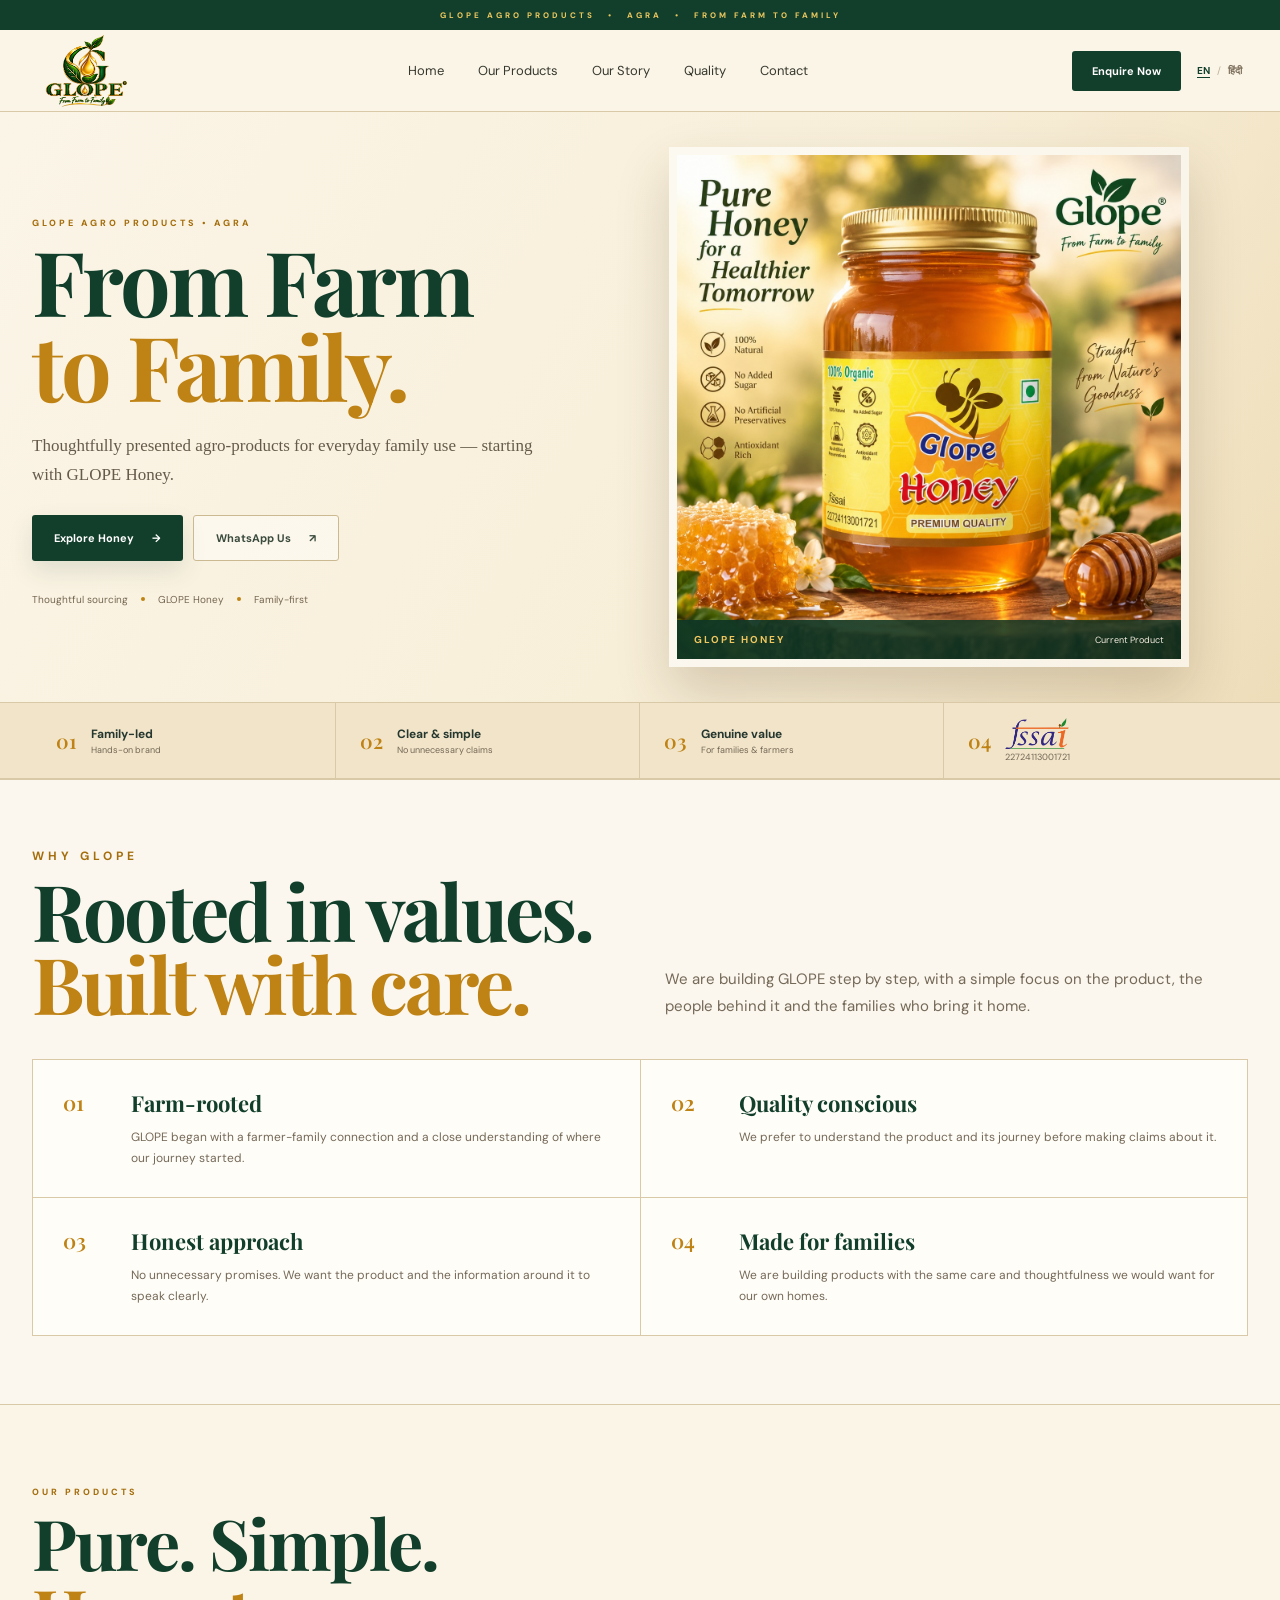
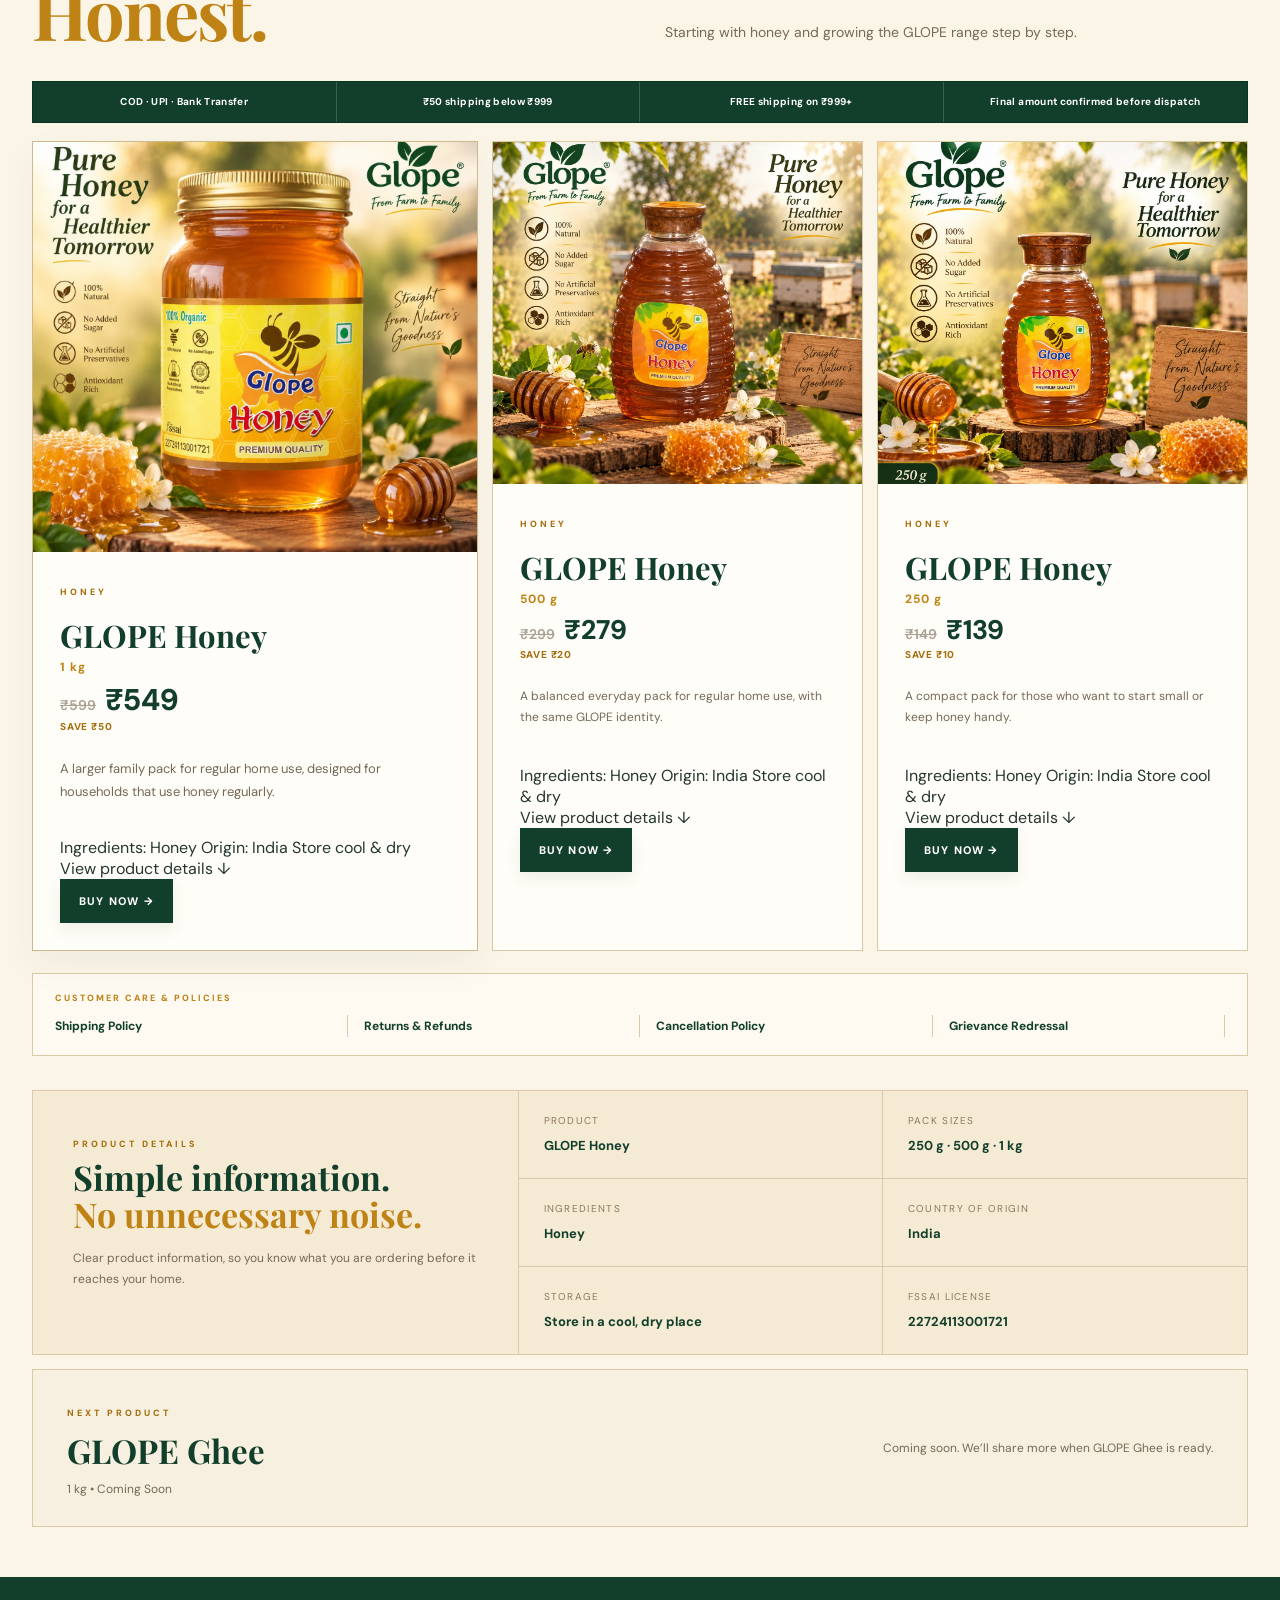
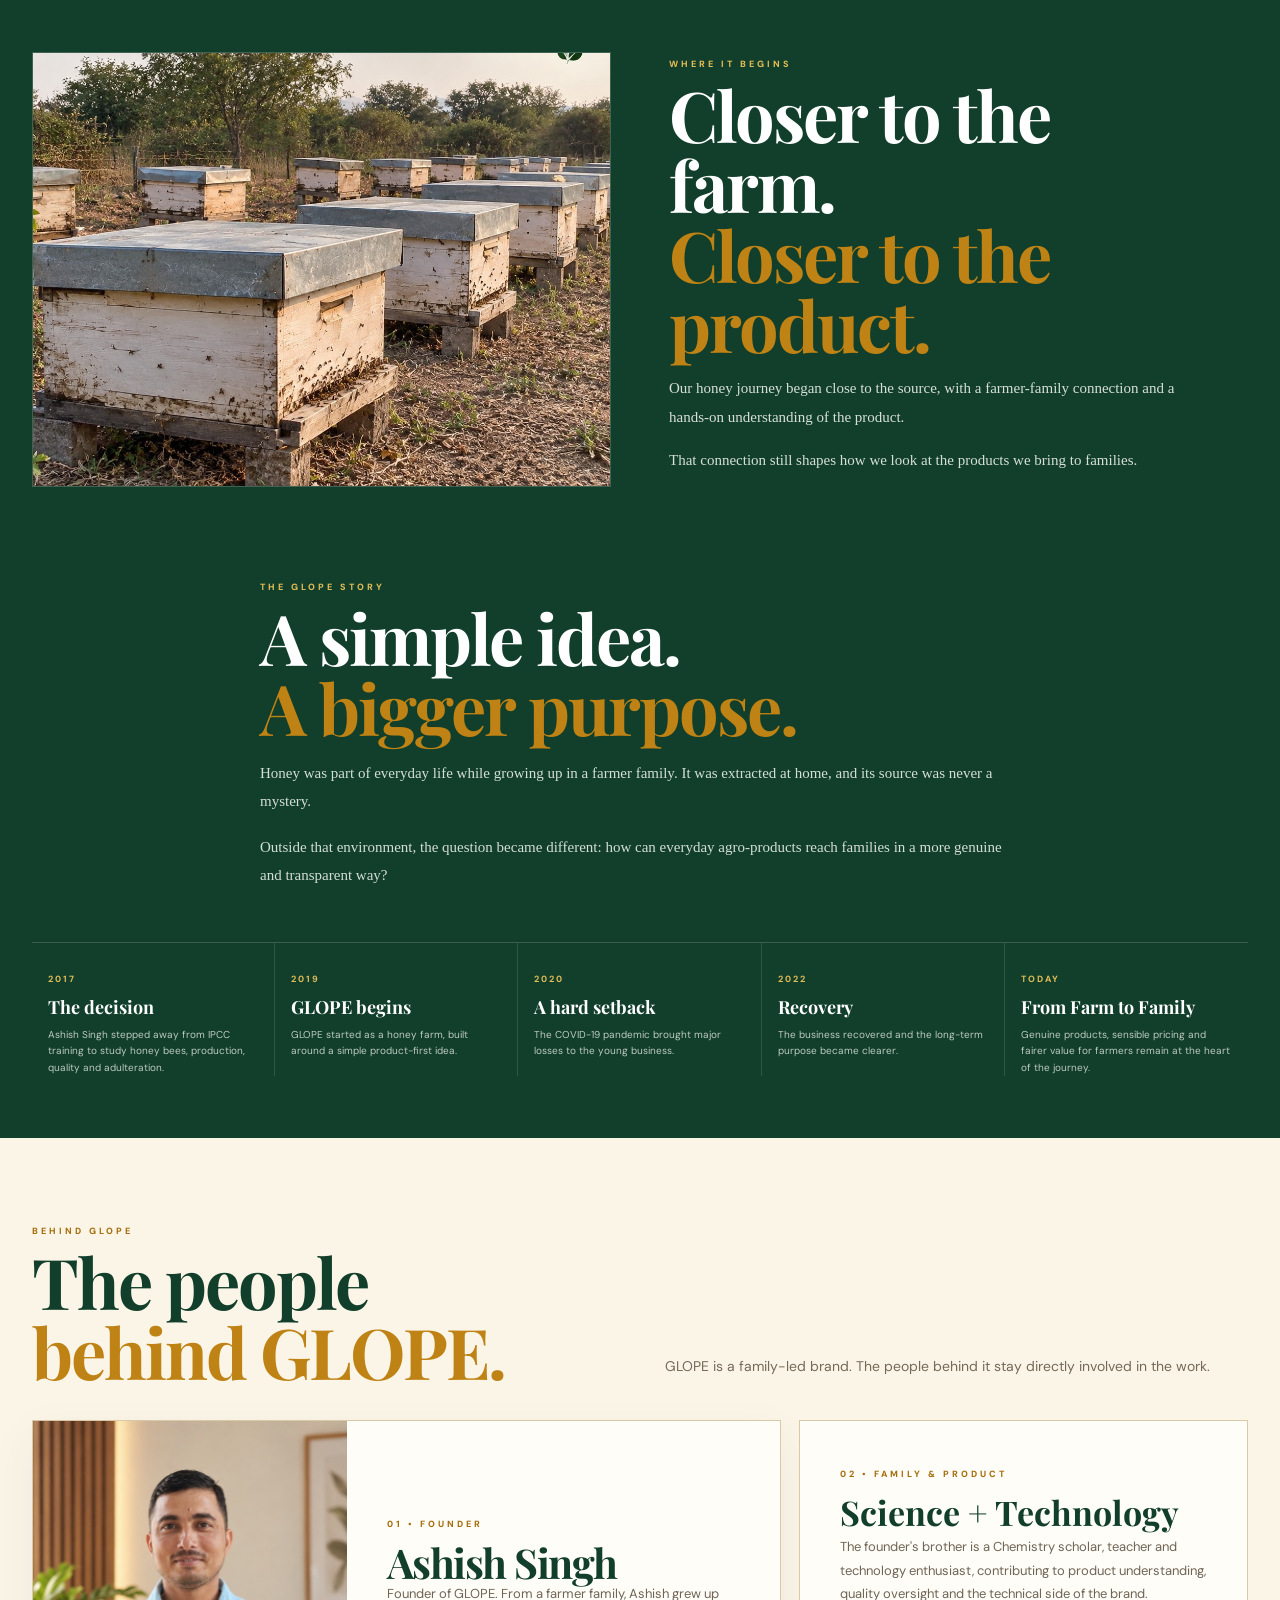
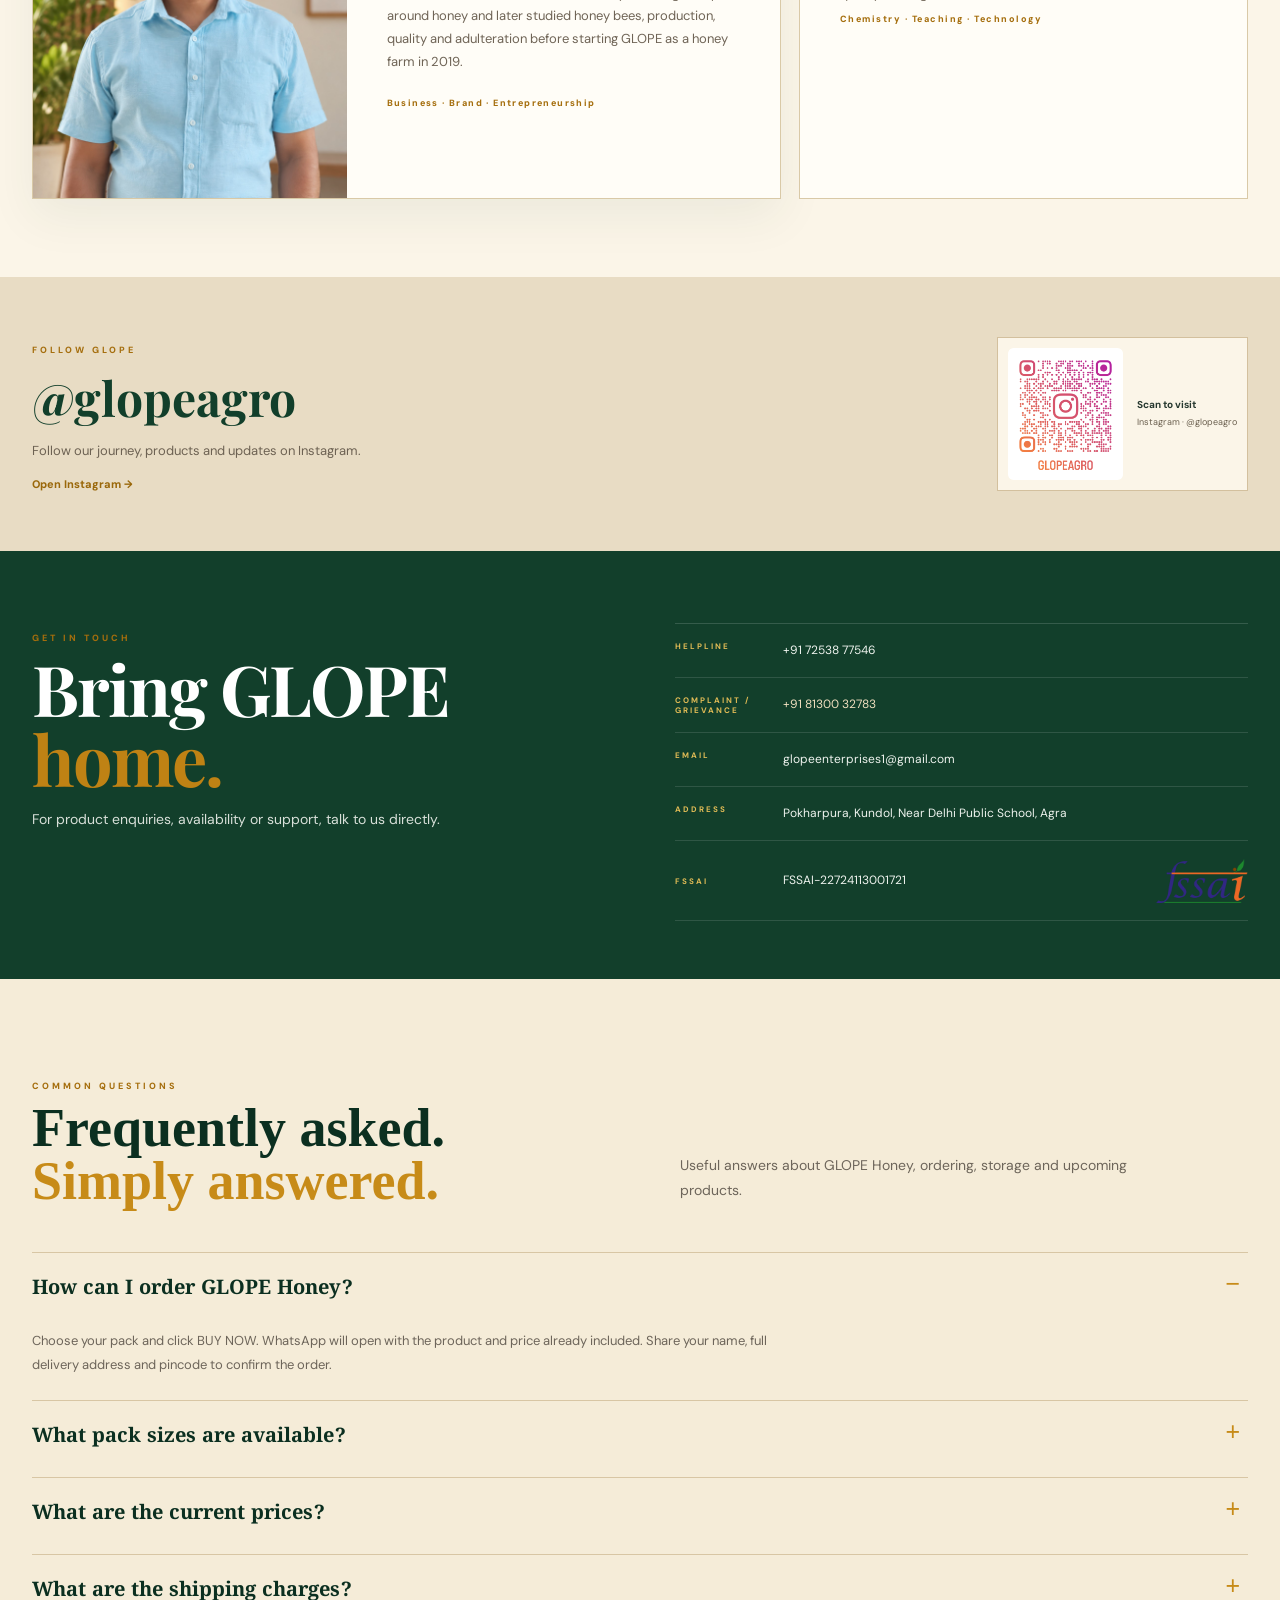
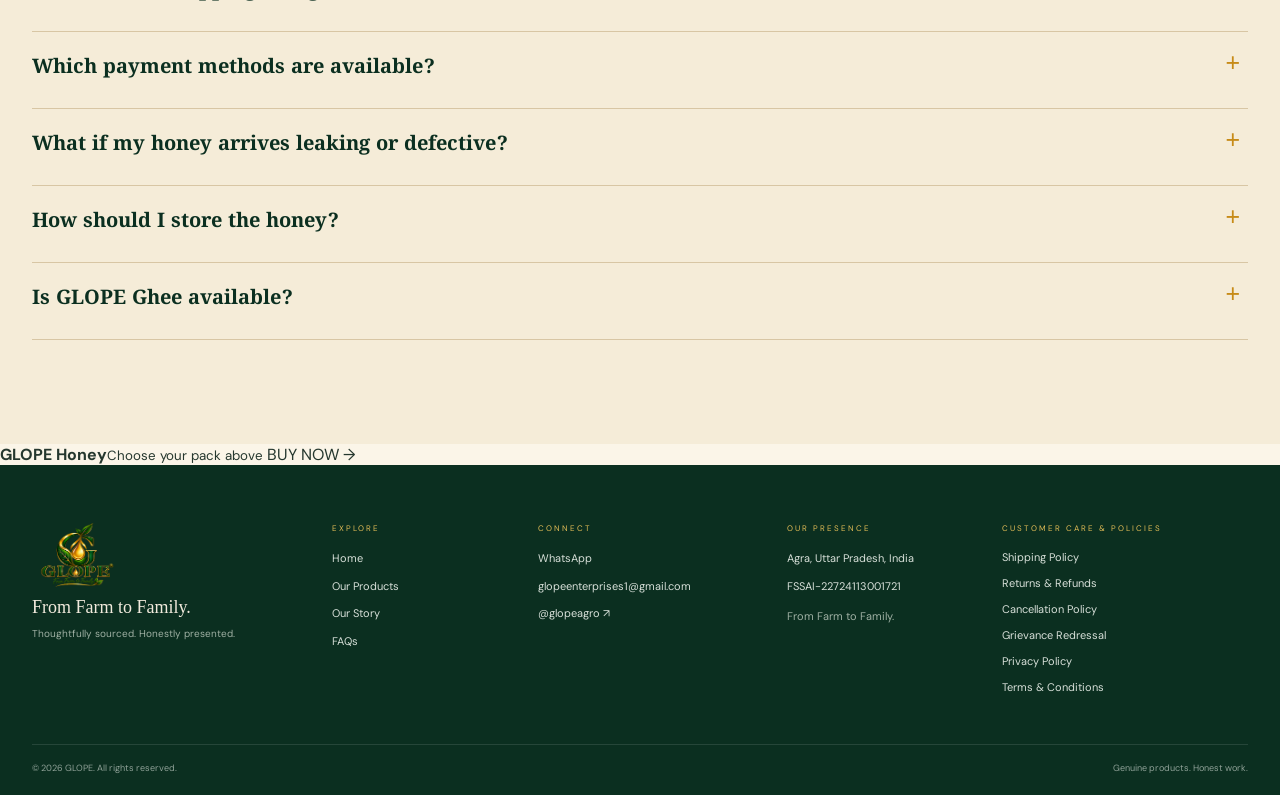
==== index.html @ 26557afe "Add product quick facts and mobile buy bar" ====
<!doctype html>
<html lang="en">
<head>
<meta charset="utf-8">
<meta name="viewport" content="width=device-width,initial-scale=1">
<meta name="description" content="GLOPE Agro Products — From Farm to Family. Explore GLOPE Honey, product details, our story and direct ordering from Agra.">
<meta name="robots" content="index, follow">
<meta name="author" content="GLOPE">
<meta name="theme-color" content="#123f2b">
<meta property="og:title" content="GLOPE | From Farm to Family">
<meta property="og:description" content="Explore GLOPE Honey, product details and the story behind GLOPE Agro Products.">
<meta property="og:type" content="website">
<meta property="og:locale" content="en_IN">
<meta name="twitter:card" content="summary">
<title>GLOPE | Honey & Agro Products | From Farm to Family</title>
<!-- Phase 2: cross-browser favicon + mobile web-app icon support -->
<link rel="icon" href="images/logo.png?v=2" type="image/png">
<link rel="shortcut icon" href="images/logo.png?v=2" type="image/png">
<link rel="apple-touch-icon" href="images/logo.png?v=2">
<link rel="manifest" href="site.webmanifest">
<link rel="preconnect" href="https://fonts.googleapis.com">
<link rel="preconnect" href="https://fonts.gstatic.com" crossorigin>
<link href="https://fonts.googleapis.com/css2?family=DM+Sans:wght@400;500;600;700&family=Noto+Sans+Devanagari:wght@400;500;600;700&family=Noto+Serif+Devanagari:wght@500;600;700&family=Playfair+Display:wght@500;600;700&display=swap" rel="stylesheet">
<link rel="preload" as="image" href="images/honey-1kg.jpg" fetchpriority="high">
<link rel="stylesheet" href="style.css">
<script type="application/ld+json">
{
  "@context":"https://schema.org",
  "@type":"Organization",
  "name":"GLOPE",
  "description":"GLOPE — From Farm to Family.",
  "address":{
    "@type":"PostalAddress",
    "addressLocality":"Agra",
    "addressRegion":"Uttar Pradesh",
    "addressCountry":"IN"
  },
  "email":"glopeenterprises1@gmail.com",
  "telephone":"+91 72538 77546"
}
</script>
</head>
<body>
<div class="topline" data-i18n="topline">GLOPE AGRO PRODUCTS <span>•</span> AGRA <span>•</span> FROM FARM TO FAMILY</div>

<header class="site-header">
  <div class="wrap nav">
    <a class="brand" href="#home"><img src="images/logo.png" alt="GLOPE — From Farm to Family"></a>
    <nav class="desktop-nav" aria-label="Main navigation">
      <a href="#home" data-i18n="navHome">Home</a>
      <a href="#products" data-i18n="navProducts">Our Products</a>
      <a href="#story" data-i18n="navStory">Our Story</a>
      <a href="#quality" data-i18n="navQuality">Quality</a>
      <a href="#contact" data-i18n="navContact">Contact</a>
    </nav>
    <div class="nav-right">
      <a class="enquire" href="https://wa.me/917253877546?text=Hello%20GLOPE%2C%20I%20would%20like%20to%20know%20more%20about%20your%20products." target="_blank" rel="noopener">Enquire Now</a>
      <div class="lang-switch" aria-label="Language">
        <button type="button" class="lang-btn active" data-lang="en">EN</button>
        <span>/</span>
        <button type="button" class="lang-btn" data-lang="hi">हिंदी</button>
      </div>
      <button class="menu" aria-label="Open menu" aria-expanded="false"><span></span><span></span><span></span></button>
    </div>
  </div>
  <nav class="mobile-nav" aria-label="Mobile navigation">
    <a href="#home" data-i18n="navHome">Home</a>
    <a href="#products" data-i18n="navProducts">Our Products</a>
    <a href="#story" data-i18n="navStory">Our Story</a>
    <a href="#quality" data-i18n="navQuality">Quality</a>
    <a href="#contact" data-i18n="navContact">Contact</a>
  </nav>
</header>

<main>
<section id="home" class="hero">
  <div class="wrap hero-grid">
    <div class="hero-copy">
      <p class="eyebrow" data-i18n="heroEyebrow">GLOPE AGRO PRODUCTS • AGRA</p>
      <h1 data-i18n="heroTitle">From Farm<br><em>to Family.</em></h1>
      <p class="hero-intro" data-i18n="heroIntro">Thoughtfully presented agro-products for everyday family use — starting with GLOPE Honey.</p>
      <div class="hero-cta">
        <a class="btn green" href="#products" data-i18n="exploreHoney">Explore Honey <span>→</span></a>
        <a class="btn soft" href="https://wa.me/917253877546?text=Hello%20GLOPE%2C%20I%20would%20like%20to%20know%20more." target="_blank" rel="noopener" data-i18n="whatsappUs">WhatsApp Us <span>↗</span></a>
      </div>
      <div class="hero-notes"><span data-i18n="thoughtfulSourcing">Thoughtful sourcing</span><i></i><span>GLOPE Honey</span><i></i><span data-i18n="familyFirst">Family-first</span></div>
    </div>

    <div class="hero-visual">
      <div class="hero-image-wrap">
        <img src="images/honey-1kg.jpg" alt="GLOPE Honey" fetchpriority="high" decoding="async">
        <div class="image-caption"><b>GLOPE HONEY</b><span>Current Product</span></div>
      </div>
    </div>
  </div>
</section>

<section class="trust-strip">
  <div class="wrap trust-grid">
    <div><b>01</b><strong data-i18n="trust1">Family-led<small>Hands-on brand</small></strong></div>
    <div><b>02</b><strong data-i18n="trust2">Clear & simple<small>No unnecessary claims</small></strong></div>
    <div><b>03</b><strong data-i18n="trust3">Genuine value<small>For families & farmers</small></strong></div>
    <div class="trust-fssai"><b>04</b><strong><img src="images/fssai-logo.png" alt="FSSAI logo" loading="lazy" decoding="async"><small data-i18n="fssaiNo">22724113001721</small></strong></div>
  </div>
</section>

<section class="why-glope">
  <div class="wrap">
    <div class="section-head why-head">
      <div>
        <p class="eyebrow" data-i18n="whyEyebrow">WHY GLOPE</p>
        <h2 data-i18n="whyTitle">Rooted in values.<br><em>Built with care.</em></h2>
      </div>
      <p data-i18n="whyIntro">We are building GLOPE step by step, with a simple focus on the product, the people behind it and the families who bring it home.</p>
    </div>
    <div class="why-grid">
      <article><b>01</b><div><h3 data-i18n="why1Title">Farm-rooted</h3><p data-i18n="why1P">GLOPE began with a farmer-family connection and a close understanding of where our journey started.</p></div></article>
      <article><b>02</b><div><h3 data-i18n="why2Title">Quality conscious</h3><p data-i18n="why2P">We prefer to understand the product and its journey before making claims about it.</p></div></article>
      <article><b>03</b><div><h3 data-i18n="why3Title">Honest approach</h3><p data-i18n="why3P">No unnecessary promises. We want the product and the information around it to speak clearly.</p></div></article>
      <article><b>04</b><div><h3 data-i18n="why4Title">Made for families</h3><p data-i18n="why4P">We are building products with the same care and thoughtfulness we would want for our own homes.</p></div></article>
    </div>
  </div>
</section>

<section id="products" class="products section">
  <div class="wrap">
    <div class="section-head">
      <div>
        <p class="eyebrow" data-i18n="productsEyebrow">OUR PRODUCTS</p>
        <h2 data-i18n="productsTitle">Pure. Simple. <em>Honest.</em></h2>
      </div>
      <p data-i18n="productsIntro">Starting with honey and growing the GLOPE range step by step.</p>
    </div>

    <div class="order-info-strip" aria-label="Order information">
      <span data-i18n="orderPayment">COD · UPI · Bank Transfer</span>
      <span data-i18n="orderShipping">₹50 shipping below ₹999</span>
      <span data-i18n="orderFreeShipping">FREE shipping on ₹999+</span>
      <span data-i18n="orderConfirm">Final amount confirmed before dispatch</span>
    </div>

    <div class="product-grid">
      <article class="product-card featured">
        <div class="product-photo"><img src="images/honey-1kg.jpg" alt="GLOPE Honey 1 kg"></div>
        <div class="product-card-copy">
          <p class="mini-label" data-i18n="honeyLabel">HONEY</p>
          <h3 data-i18n="honeyName">GLOPE Honey</h3>
          <strong>1 kg</strong>
          <div class="product-price"><del>₹599</del> <span>₹549</span><small data-i18n="save50">Save ₹50</small></div>
          <p data-i18n="honey1Desc">A larger family pack for regular home use, designed for households that use honey regularly.</p>
          <div class="product-quick-facts" aria-label="Product highlights">
            <span data-i18n="quickIngredient">Ingredients: Honey</span>
            <span data-i18n="quickOrigin">Origin: India</span>
            <span data-i18n="quickStorage">Store cool &amp; dry</span>
          </div>
          <a class="product-details-link" href="#quality" data-i18n="viewDetails">View product details ↓</a>
          <a class="buy-btn" href="https://wa.me/917253877546?text=Hello%20GLOPE%2C%20I%20want%20to%20buy%20GLOPE%20Honey%201%20kg%20-%20Rs.%20549.%0A%0AQuantity%3A%201%0AName%3A%0AFull%20Delivery%20Address%3A%0APincode%3A%0APayment%20Preference%3A%20COD%20%2F%20UPI%20%2F%20Bank%20Transfer%0A%0APlease%20confirm%20the%20final%20amount%20including%20shipping." target="_blank" rel="noopener" data-i18n="buyNow">BUY NOW →</a>
        </div>
      </article>

      <article class="product-card">
        <div class="product-photo"><img src="images/honey-500g.jpg" alt="GLOPE Honey 500 g" loading="lazy" decoding="async"></div>
        <div class="product-card-copy">
          <p class="mini-label" data-i18n="honeyLabel">HONEY</p>
          <h3>GLOPE Honey</h3>
          <strong>500 g</strong>
          <div class="product-price"><del>₹299</del> <span>₹279</span><small data-i18n="save20">Save ₹20</small></div>
          <p data-i18n="honey500Desc">A balanced everyday pack for regular home use, with the same GLOPE identity.</p>
          <div class="product-quick-facts" aria-label="Product highlights">
            <span data-i18n="quickIngredient">Ingredients: Honey</span>
            <span data-i18n="quickOrigin">Origin: India</span>
            <span data-i18n="quickStorage">Store cool &amp; dry</span>
          </div>
          <a class="product-details-link" href="#quality" data-i18n="viewDetails">View product details ↓</a>
          <a class="buy-btn" href="https://wa.me/917253877546?text=Hello%20GLOPE%2C%20I%20want%20to%20buy%20GLOPE%20Honey%20500%20g%20-%20Rs.%20279.%0A%0AQuantity%3A%201%0AName%3A%0AFull%20Delivery%20Address%3A%0APincode%3A%0APayment%20Preference%3A%20COD%20%2F%20UPI%20%2F%20Bank%20Transfer%0A%0APlease%20confirm%20the%20final%20amount%20including%20shipping." target="_blank" rel="noopener" data-i18n="buyNow">BUY NOW →</a>
        </div>
      </article>

      <article class="product-card">
        <div class="product-photo"><img src="images/honey-250g.jpg" alt="GLOPE Honey 250 g" loading="lazy" decoding="async"></div>
        <div class="product-card-copy">
          <p class="mini-label" data-i18n="honeyLabel">HONEY</p>
          <h3>GLOPE Honey</h3>
          <strong>250 g</strong>
          <div class="product-price"><del>₹149</del> <span>₹139</span><small data-i18n="save10">Save ₹10</small></div>
          <p data-i18n="honey250Desc">A compact pack for those who want to start small or keep honey handy.</p>
          <div class="product-quick-facts" aria-label="Product highlights">
            <span data-i18n="quickIngredient">Ingredients: Honey</span>
            <span data-i18n="quickOrigin">Origin: India</span>
            <span data-i18n="quickStorage">Store cool &amp; dry</span>
          </div>
          <a class="product-details-link" href="#quality" data-i18n="viewDetails">View product details ↓</a>
          <a class="buy-btn" href="https://wa.me/917253877546?text=Hello%20GLOPE%2C%20I%20want%20to%20buy%20GLOPE%20Honey%20250%20g%20-%20Rs.%20139.%0A%0AQuantity%3A%201%0AName%3A%0AFull%20Delivery%20Address%3A%0APincode%3A%0APayment%20Preference%3A%20COD%20%2F%20UPI%20%2F%20Bank%20Transfer%0A%0APlease%20confirm%20the%20final%20amount%20including%20shipping." target="_blank" rel="noopener" data-i18n="buyNow">BUY NOW →</a>
        </div>
      </article>
    </div>

    <div class="policy-quick-links" aria-label="Customer care and policies">
      <p class="policy-quick-title" data-i18n="policyQuickTitle">CUSTOMER CARE &amp; POLICIES</p>
      <div class="policy-quick-grid">
        <a href="shipping-policy.html" data-i18n="footerShipping">Shipping Policy</a>
        <a href="returns-refunds.html" data-i18n="footerReturns">Returns &amp; Refunds</a>
        <a href="cancellation-policy.html" data-i18n="footerCancellation">Cancellation Policy</a>
        <a href="grievance-redressal.html" data-i18n="footerGrievance">Grievance Redressal</a>
        <a class="mobile-policy-link" href="privacy-policy.html" data-i18n="footerPrivacy">Privacy Policy</a>
        <a class="mobile-policy-link" href="terms.html" data-i18n="footerTerms">Terms &amp; Conditions</a>
      </div>
    </div>

    <div class="product-details" id="quality">
      <div class="product-details-copy">
        <p class="mini-label" data-i18n="detailsLabel">PRODUCT DETAILS</p>
        <h3 data-i18n="detailsTitle">Simple information.<br><em>No unnecessary noise.</em></h3>
        <p data-i18n="detailsIntro">Clear product information, so you know what you are ordering before it reaches your home.</p>
      </div>
      <div class="details-list">
        <div><span data-i18n="detailProduct">Product</span><strong>GLOPE Honey</strong></div>
        <div><span data-i18n="detailPacks">Pack sizes</span><strong>250 g · 500 g · 1 kg</strong></div>
        <div><span data-i18n="detailIngredients">Ingredients</span><strong data-i18n="detailHoney">Honey</strong></div>
        <div><span data-i18n="detailOrigin">Country of Origin</span><strong>India</strong></div>
        <div><span data-i18n="detailStorage">Storage</span><strong data-i18n="detailStorageValue">Store in a cool, dry place</strong></div>
        <div><span data-i18n="detailFssai">FSSAI License</span><strong>22724113001721</strong></div>
      </div>
    </div>

    <div class="coming-soon">
      <div><p class="mini-label" data-i18n="nextProduct">NEXT PRODUCT</p><h3 data-i18n="gheeName">GLOPE Ghee</h3><span data-i18n="gheeComing">1 kg • Coming Soon</span></div>
      <p data-i18n="gheeDesc">Coming soon. We’ll share more when GLOPE Ghee is ready.</p>
    </div>
  </div>
</section>

<section class="farm-section">
  <div class="wrap farm-grid">
    <div class="farm-photo"><img src="images/farm-clean.jpg" alt="GLOPE beekeeping farm" loading="lazy" decoding="async"></div>
    <div class="farm-copy">
      <p class="eyebrow" data-i18n="farmEyebrow">WHERE IT BEGINS</p>
      <h2 data-i18n="farmTitle">Closer to the farm.<br><em>Closer to the product.</em></h2>
      <p data-i18n="farmP1">Our honey journey began close to the source, with a farmer-family connection and a hands-on understanding of the product.</p>
      <p data-i18n="farmP2">That connection still shapes how we look at the products we bring to families.</p>
    </div>
  </div>
</section>

<section id="story" class="story">
  <div class="wrap story-copy-only">
    <p class="eyebrow" data-i18n="storyEyebrow">THE GLOPE STORY</p>
    <h2 data-i18n="storyTitle">A simple idea.<br><em>A bigger purpose.</em></h2>
    <p data-i18n="storyP1">Honey was part of everyday life while growing up in a farmer family. It was extracted at home, and its source was never a mystery.</p>
    <p data-i18n="storyP2">Outside that environment, the question became different: how can everyday agro-products reach families in a more genuine and transparent way?</p>
  </div>

  <div class="wrap timeline">
    <article><b>2017</b><h3 data-i18n="timeline1Title">The decision</h3><p data-i18n="timeline1P">Ashish Singh stepped away from IPCC training to study honey bees, production, quality and adulteration.</p></article>
    <article><b>2019</b><h3 data-i18n="timeline2Title">GLOPE begins</h3><p data-i18n="timeline2P">GLOPE started as a honey farm, built around a simple product-first idea.</p></article>
    <article><b>2020</b><h3 data-i18n="timeline3Title">A hard setback</h3><p data-i18n="timeline3P">The COVID-19 pandemic brought major losses to the young business.</p></article>
    <article><b>2022</b><h3 data-i18n="timeline4Title">Recovery</h3><p data-i18n="timeline4P">The business recovered and the long-term purpose became clearer.</p></article>
    <article><b>TODAY</b><h3 data-i18n="timeline5Title">From Farm to Family</h3><p data-i18n="timeline5P">Genuine products, sensible pricing and fairer value for farmers remain at the heart of the journey.</p></article>
  </div>
</section>

<section class="people-section">
  <div class="wrap">
    <div class="people-head">
      <div><p class="eyebrow" data-i18n="peopleEyebrow">BEHIND GLOPE</p><h2 data-i18n="peopleTitle">The people<br><em>behind GLOPE.</em></h2></div>
      <p data-i18n="peopleIntro">GLOPE is a family-led brand. The people behind it stay directly involved in the work.</p>
    </div>
    <div class="people-grid">
      <article class="founder-card"><img class="founder-portrait" src="images/founder-ashish.jpg" alt="Ashish Singh, Founder of GLOPE" loading="lazy" decoding="async"><div class="founder-copy"><p class="mini-label" data-i18n="founderLabel">01 • FOUNDER</p><h3 data-i18n="founderName">Ashish Singh</h3><p data-i18n="founderDesc">Founder of GLOPE. From a farmer family, Ashish grew up around honey and later studied honey bees, production, quality and adulteration before starting GLOPE as a honey farm in 2019.</p><span data-i18n="founderTags">Business · Brand · Entrepreneurship</span></div></article>
      <article><p class="mini-label" data-i18n="brotherLabel">02 • FAMILY & PRODUCT</p><h3 data-i18n="brotherTitle">Science + Technology</h3><p data-i18n="brotherDesc">The founder's brother is a Chemistry scholar, teacher and technology enthusiast, contributing to product understanding, quality oversight and the technical side of the brand.</p><span data-i18n="brotherTags">Chemistry · Teaching · Technology</span></article>
    </div>
  </div>
</section>

<section class="instagram">
  <div class="wrap insta-grid">
    <div class="insta-copy">
      <p class="eyebrow" data-i18n="instaEyebrow">FOLLOW GLOPE</p>
      <h2>@glopeagro</h2>
      <p data-i18n="instaDesc">Follow our journey, products and updates on Instagram.</p>
      <a class="text-link" href="https://www.instagram.com/glopeagro/" target="_blank" rel="noopener" data-i18n="openInstagram">Open Instagram →</a>
    </div>
    <div class="qr">
      <img src="images/qr.png" alt="GLOPE Agro Instagram QR" loading="lazy" decoding="async">
      <div><strong data-i18n="scanVisit">Scan to visit</strong><span data-i18n="instagramHandle">Instagram · @glopeagro</span></div>
    </div>
  </div>
</section>

<section id="contact" class="contact">
  <div class="wrap contact-grid">
    <div>
      <p class="eyebrow" data-i18n="contactEyebrow">GET IN TOUCH</p>
      <h2 data-i18n="contactTitle">Bring GLOPE<br><em>home.</em></h2>
      <p data-i18n="contactDesc">For product enquiries, availability or support, talk to us directly.</p>
    </div>
    <div class="contact-details">
      <a href="https://wa.me/917253877546" target="_blank" rel="noopener"><b>HELPLINE</b><span>+91 72538 77546</span></a>
      <a class="grievance" href="tel:+918130032783"><b>COMPLAINT / GRIEVANCE</b><span>+91 81300 32783</span></a>
      <a href="mailto:glopeenterprises1@gmail.com"><b>EMAIL</b><span>glopeenterprises1@gmail.com</span></a>
      <div><b>ADDRESS</b><span>Pokharpura, Kundol, Near Delhi Public School, Agra</span></div>
      <div class="fssai-detail">
        <div class="fssai-text"><b>FSSAI</b><span>FSSAI-22724113001721</span></div>
        <img src="images/fssai-logo.png" alt="FSSAI logo" loading="lazy" decoding="async">
      </div>
    </div>
  </div>
</section>

<section class="faq-section" id="faq">
  <div class="wrap">
    <div class="faq-head">
      <div>
        <p class="eyebrow" data-i18n="faqEyebrow">COMMON QUESTIONS</p>
        <h2 data-i18n="faqTitle">Frequently asked.<br><em>Simply answered.</em></h2>
      </div>
      <p data-i18n="faqIntro">Useful answers about GLOPE Honey, ordering, storage and upcoming products.</p>
    </div>
    <div class="faq-list">
      <details open><summary data-i18n="faq1Q">How can I order GLOPE Honey?</summary><p data-i18n="faq1A">Choose your pack and click BUY NOW. WhatsApp will open with the product and price already included. Share your name, full delivery address and pincode to confirm the order.</p></details>
      <details><summary data-i18n="faq2Q">What pack sizes are available?</summary><p data-i18n="faq2A">GLOPE Honey is currently available in 250 g, 500 g and 1 kg packs.</p></details>
      <details><summary data-i18n="faq3Q">What are the current prices?</summary><p data-i18n="faq3A">250 g — ₹139 · 500 g — ₹279 · 1 kg — ₹549.</p></details>
      <details><summary data-i18n="faqShippingQ">What are the shipping charges?</summary><p data-i18n="faqShippingA">₹50 shipping applies to orders below ₹999. Orders of ₹999 or above get free shipping.</p></details>
      <details><summary data-i18n="faqPaymentQ">Which payment methods are available?</summary><p data-i18n="faqPaymentA">COD, UPI and bank transfer are available, subject to order confirmation. GLOPE will confirm the final amount before dispatch.</p></details>
      <details><summary data-i18n="faqRefundQ">What if my honey arrives leaking or defective?</summary><p data-i18n="faqRefundA">Send clear proof such as photos/video as soon as reasonably possible. After verification, GLOPE will provide a full refund for the affected product/order.</p></details>
      <details><summary data-i18n="faq4Q">How should I store the honey?</summary><p data-i18n="faq4A">Store it in a cool, dry place and keep the pack properly closed when not in use.</p></details>
      <details><summary data-i18n="faq6Q">Is GLOPE Ghee available?</summary><p data-i18n="faq6A">GLOPE Ghee is planned as a future product and is currently marked Coming Soon.</p></details>
    </div>
  </div>
</section>

</main>

<div class="mobile-buy-bar" aria-label="Quick order">
  <span><b data-i18n="mobileBuyLabel">GLOPE Honey</b><small data-i18n="mobileBuyHint">Choose your pack above</small></span>
  <a href="#products" data-i18n="mobileBuyAction">BUY NOW →</a>
</div>

<footer>
  <div class="wrap footer-main">
    <div class="footer-brand">
      <img src="images/logo.png" alt="GLOPE" loading="lazy" decoding="async">
      <p data-i18n="footerTagline">From Farm to Family.</p>
      <span data-i18n="footerBrandNote">Thoughtfully sourced. Honestly presented.</span>
    </div>
    <div class="footer-column">
      <p class="footer-title" data-i18n="footerExplore">EXPLORE</p>
      <a href="#home" data-i18n="footerHome">Home</a>
      <a href="#products" data-i18n="footerProducts">Our Products</a>
      <a href="#story" data-i18n="footerStory">Our Story</a>
      <a href="#faq" data-i18n="footerFaq">FAQs</a>
    </div>
    <div class="footer-column">
      <p class="footer-title" data-i18n="footerConnect">CONNECT</p>
      <a href="https://wa.me/917253877546" target="_blank" rel="noopener" data-i18n="footerWhatsapp">WhatsApp</a>
      <a href="mailto:glopeenterprises1@gmail.com">glopeenterprises1@gmail.com</a>
      <a href="https://www.instagram.com/glopeagro/" target="_blank" rel="noopener">@glopeagro ↗</a>
    </div>
    <div class="footer-column footer-presence">
      <p class="footer-title" data-i18n="footerPresence">OUR PRESENCE</p>
      <span data-i18n="footerLocation">Agra, Uttar Pradesh, India</span>
      <span>FSSAI-22724113001721</span>
      <span data-i18n="footerTaglineShort">From Farm to Family.</span>
    </div>
    <div class="footer-column footer-policies">
      <p class="footer-title" data-i18n="policyQuickTitle">CUSTOMER CARE &amp; POLICIES</p>
      <a href="shipping-policy.html" data-i18n="footerShipping">Shipping Policy</a>
      <a href="returns-refunds.html" data-i18n="footerReturns">Returns &amp; Refunds</a>
      <a href="cancellation-policy.html" data-i18n="footerCancellation">Cancellation Policy</a>
      <a href="grievance-redressal.html" data-i18n="footerGrievance">Grievance Redressal</a>
      <a href="privacy-policy.html" data-i18n="footerPrivacy">Privacy Policy</a>
      <a href="terms.html" data-i18n="footerTerms">Terms &amp; Conditions</a>
    </div>
  </div>
  <div class="wrap footer-bottom">
    <span>© <span id="year"></span> GLOPE. <span data-i18n="footerRights">All rights reserved.</span></span>
    <span data-i18n="footerNote">Genuine products. Honest work.</span>
  </div>
</footer>

<script src="script.js"></script>
</body>
</html>
---- style.css ----
:root{
  --cream:#fbf5e8;--cream2:#f2e6cb;--paper:#fffdf7;
  --green:#123f2b;--green2:#0d3323;--gold:#bf8214;
  --gold2:#d5a33c;--ink:#25372e;--muted:#706556;
  --line:#d9c9a7;--white:#fff;
}
*{box-sizing:border-box}
html{scroll-behavior:smooth}
body{margin:0;background:var(--cream);color:var(--ink);font-family:"DM Sans",Arial,sans-serif}
img{display:block;max-width:100%}
a{text-decoration:none;color:inherit}
.wrap{width:min(1250px,calc(100% - 64px));margin:auto}
.topline{height:30px;background:var(--green);color:#e9c65f;display:flex;align-items:center;justify-content:center;gap:13px;font-size:8px;font-weight:800;letter-spacing:3px}
.site-header{height:82px;background:rgba(251,245,232,.98);border-bottom:1px solid var(--line);position:sticky;top:0;z-index:100;backdrop-filter:blur(12px)}
.nav{height:100%;display:flex;align-items:center}
.brand{width:112px;flex:0 0 112px}
.brand img{width:106px;height:72px;object-fit:contain}
.desktop-nav{display:flex;gap:34px;margin:auto;font-size:13px;color:#37392f}
.desktop-nav a{height:82px;display:flex;align-items:center;border-bottom:2px solid transparent}
.desktop-nav a:hover{border-color:var(--gold)}
.nav-right{display:flex;align-items:center;gap:12px}
.enquire{background:var(--green);color:#fff;padding:13px 20px;border-radius:3px;font-size:11px;font-weight:700;white-space:nowrap}
.menu{display:none;border:0;background:none;padding:5px;width:34px}
.menu span{display:block;height:2px;background:var(--green);margin:5px 0}
.mobile-nav{display:none}

h1,h2,h3{font-family:"Playfair Display",Georgia,serif}
.eyebrow,.mini-label{font-size:9px;letter-spacing:3px;color:#a56e0d;font-weight:800}
.hero{min-height:625px;background:linear-gradient(120deg,#fbf5e8 0%,#f8efd9 58%,#eeddb9 100%);overflow:hidden}
.hero-grid{min-height:625px;display:grid;grid-template-columns:.92fr 1.08fr;gap:34px;align-items:center}
.hero-copy{padding:55px 0}
.hero h1{font-size:clamp(58px,7vw,92px);line-height:.94;letter-spacing:-3px;color:var(--green);margin:0}
.hero h1 em{font-style:normal;color:var(--gold)}
.hero-intro{font:17px/1.7 Georgia,serif;color:#665b4b;max-width:520px;margin:25px 0}
.hero-cta{display:flex;gap:10px;flex-wrap:wrap}
.btn{display:inline-flex;align-items:center;justify-content:center;gap:18px;padding:15px 22px;border-radius:3px;font-size:11px;font-weight:700}
.btn.green{background:var(--green);color:#fff;box-shadow:0 10px 24px #123f2b1d}
.btn.soft{border:1px solid #cbb991;background:#ffffff66;color:#3b4b3e}
.hero-notes{display:flex;gap:13px;align-items:center;margin-top:32px;color:#756650;font-size:10px}
.hero-notes i{width:4px;height:4px;border-radius:50%;background:var(--gold)}
.hero-visual{display:flex;justify-content:center;align-items:center;min-height:550px}
.hero-image-wrap{width:min(535px,100%);aspect-ratio:1/1;border:8px solid #fff9;box-shadow:0 25px 50px #48311730;position:relative;overflow:hidden}
.hero-image-wrap img{width:100%;height:100%;object-fit:cover}
.image-caption{position:absolute;bottom:0;left:0;right:0;padding:13px 17px;background:linear-gradient(90deg,#103623f5,#103623c8);color:#fff;display:flex;justify-content:space-between;align-items:center}
.image-caption b{font-size:10px;letter-spacing:2px;color:#f0c75f}
.image-caption span{font-size:9px;color:#f5eee0}

.trust-strip{background:#f1e4c9;border-top:1px solid var(--line);border-bottom:1px solid var(--line)}
.trust-grid{display:grid;grid-template-columns:repeat(4,1fr)}
.trust-grid>div{min-height:70px;padding:15px 24px;display:flex;align-items:center;gap:14px;border-right:1px solid var(--line)}
.trust-grid>div:last-child{border-right:0}
.trust-grid b{font:600 20px "Playfair Display";color:var(--gold)}
.trust-grid strong{font-size:12px}
.trust-grid small{display:block;font-size:9px;font-weight:400;color:#746857;margin-top:2px}

.section{padding:95px 0}
.section-head,.people-head{display:grid;grid-template-columns:1fr 1fr;gap:50px;align-items:end;margin-bottom:48px}
.section-head h2,.people-head h2,.farm-copy h2,.story-copy-only h2,.beliefs h2,.contact h2{font-size:clamp(46px,5.5vw,70px);line-height:1;letter-spacing:-2px;margin:4px 0 0;color:var(--green)}
.section-head h2 em,.farm-copy h2 em,.story-copy-only h2 em,.beliefs h2 em,.people-head h2 em,.contact h2 em{font-style:normal;color:var(--gold)}
.section-head>p,.people-head>p{font-size:14px;line-height:1.8;color:#756958;margin:0 0 7px}

.product-grid{display:grid;grid-template-columns:1.2fr 1fr 1fr;gap:16px}
.product-card{background:var(--paper);border:1px solid var(--line);overflow:hidden}
.product-photo{background:#e4c35e;aspect-ratio:1.08/1;overflow:hidden}
.product-photo img{width:100%;height:100%;object-fit:cover}
.product-card-copy{padding:28px}
.product-card h3{font-size:31px;margin:6px 0 3px;color:var(--green)}
.product-card strong{color:var(--gold);font-size:12px;letter-spacing:1px}
.product-card-copy>p:not(.mini-label){font-size:12px;line-height:1.7;color:#746958;margin:15px 0}
.product-card.featured .product-card-copy>p:not(.mini-label){font-size:13px}
.text-link{display:inline-block;color:#9a680b;font-size:11px;font-weight:800;margin-top:4px}
.range-strip{margin-top:18px;background:var(--green);color:#fff;display:grid;grid-template-columns:.75fr 1.25fr;min-height:270px;overflow:hidden}
.range-strip>div{padding:45px}
.range-strip h3{font-size:35px;line-height:1.05;margin:6px 0;color:#fff}
.range-strip img{width:100%;height:100%;object-fit:cover}
.coming-soon{margin-top:16px;background:#f7efdf;border:1px solid var(--line);padding:34px;display:flex;justify-content:space-between;gap:40px;align-items:center}
.coming-soon h3{font-size:33px;color:var(--green);margin:5px 0}
.coming-soon span,.coming-soon>p{font-size:12px;color:#756958}
.coming-soon>p{max-width:500px;line-height:1.7}

.farm-section{padding:95px 0;background:var(--green);color:#fff}
.farm-grid{display:grid;grid-template-columns:1fr 1fr;gap:72px;align-items:center}
.farm-photo{border:1px solid #ffffff30;overflow:hidden}
.farm-photo img{width:100%;aspect-ratio:4/3;object-fit:cover}
.farm-copy{max-width:570px}
.farm-copy .eyebrow{color:#e2bc56}
.farm-copy h2{color:#fff}
.farm-copy p:not(.eyebrow){font:15px/1.9 Georgia,serif;color:#d6dfd8}

.story{background:var(--green);color:#fff;padding:0 0 78px}
.story-copy-only{padding-top:20px;max-width:760px;margin-left:auto;margin-right:auto}
.story-copy-only .eyebrow{color:#e2bc56}
.story-copy-only h2{color:#fff}
.story-copy-only p:not(.eyebrow){font:15px/1.9 Georgia,serif;color:#d3ded5;margin:17px 0}
.timeline{display:grid;grid-template-columns:repeat(5,1fr);margin-top:65px;border-top:1px solid #ffffff2b}
.timeline article{padding:23px 16px 0;border-right:1px solid #ffffff20}
.timeline article:last-child{border-right:0}
.timeline b{font-size:9px;letter-spacing:2px;color:#e2bc56}
.timeline h3{font-size:18px;margin:8px 0;color:#fff}
.timeline p{font-size:10px;line-height:1.65;color:#bdcabf;margin:0}

.beliefs{padding:95px 0;background:#f0e2c5}
.beliefs h2{margin-bottom:48px}
.belief-grid{display:grid;grid-template-columns:repeat(3,1fr);border-top:1px solid #cdbb99;border-bottom:1px solid #cdbb99}
.belief-grid article{padding:38px 28px;border-right:1px solid #cdbb99}
.belief-grid article:last-child{border-right:0}
.belief-grid b{font:600 22px "Playfair Display";color:var(--gold)}
.belief-grid h3{font-size:22px;color:var(--green);margin:12px 0}
.belief-grid p{font-size:12px;line-height:1.7;color:#766a5a}

.people-section{padding:95px 0;background:var(--cream)}
.people-head{margin-bottom:42px}
.people-grid{display:grid;grid-template-columns:1fr 1fr;gap:18px}
.people-grid article{background:var(--paper);border:1px solid var(--line);padding:42px}
.people-grid h3{font-size:34px;color:var(--green);margin:10px 0 12px}
.people-grid article>p:not(.mini-label){font-size:13px;line-height:1.8;color:#6f6456}
.people-grid article>span{font-size:9px;letter-spacing:1.5px;color:#a56e0d;font-weight:800}
.people-section blockquote{margin:20px 0 0;background:var(--green);color:#f5eddc;padding:27px 40px;text-align:center;font:italic 18px/1.5 Georgia,serif}

.instagram{background:#e8dcc4;padding:70px 0}
.insta-grid{display:grid;grid-template-columns:1fr auto;align-items:center;gap:50px}
.insta-copy h2{font-size:48px;color:var(--green);margin:3px 0}
.insta-copy>p:not(.eyebrow){font-size:13px;color:#6d6253}
.qr{display:flex;align-items:center;gap:14px;background:#fbf5e8;border:1px solid #d3c09e;padding:10px}
.qr img{width:115px;height:132px;object-fit:contain}
.qr strong{display:block;font-size:10px}
.qr span{display:block;font-size:9px;color:#6b604f;line-height:1.5;margin-top:5px}

.contact{background:var(--green);color:#fff;padding:95px 0 75px}
.contact-grid{display:grid;grid-template-columns:1fr 1fr;gap:70px}
.contact h2{color:#fff}
.contact> .wrap>div>p:not(.eyebrow){font-size:14px;line-height:1.8;color:#d8e0d9;max-width:540px}
.contact-details{border-top:1px solid #ffffff26}
.contact-details>a,.contact-details>div{display:grid;grid-template-columns:90px 1fr;gap:18px;padding:17px 0;border-bottom:1px solid #ffffff1f}
.contact-details b{font-size:8px;letter-spacing:2px;color:#e2bc56}
.contact-details span{font-size:12px;color:#eef3ee;line-height:1.6}
.footer{display:flex;justify-content:space-between;align-items:end;padding:28px 0;background:#0b2f20;color:#bfcabf}
footer{background:#0b2f20}
.footer img{width:80px;height:58px;object-fit:contain}
.footer p{font-size:10px;margin:2px 0 0}
.footer>div:last-child{display:flex;gap:25px;font-size:10px;color:#bfcabf}

@media(max-width:850px){
  .wrap{width:min(100% - 40px,600px)}
  .topline{height:28px;font-size:7px;letter-spacing:2.2px}
  .site-header{height:68px}
  .nav{width:calc(100% - 28px);gap:8px}
  .brand{width:76px;flex:0 0 76px}
  .brand img{width:74px;height:58px}
  .desktop-nav{display:none}
  .nav-right{margin-left:auto;gap:10px}
  .enquire{padding:12px 17px;font-size:10px}
  .menu{display:block}
  .mobile-nav{position:absolute;top:100%;left:0;right:0;background:var(--cream);border-bottom:1px solid var(--line);box-shadow:0 16px 30px #0001;padding:9px 20px}
  .mobile-nav.open{display:grid;grid-template-columns:1fr 1fr}
  .mobile-nav a{padding:12px 8px;font-size:12px;border-bottom:1px solid #d9c9a755}

  .hero,.hero-grid{min-height:0}
  .hero-grid{grid-template-columns:1fr;gap:0}
  .hero-copy{padding:52px 0 8px}
  .hero h1{font-size:57px;letter-spacing:-2.4px}
  .hero-intro{font-size:16px;line-height:1.7;margin:22px 0}
  .hero-cta{display:grid;grid-template-columns:1fr;gap:9px}
  .btn{width:100%;padding:15px 18px}
  .hero-notes{margin:25px 0 18px;gap:9px;font-size:9px;flex-wrap:wrap}
  .hero-visual{min-height:0;padding:0 0 28px}
  .hero-image-wrap{width:100%;max-width:390px;aspect-ratio:1/1;border-width:5px}
  .image-caption{padding:10px 12px}
  .image-caption b,.image-caption span{font-size:8px}

  .trust-grid{grid-template-columns:1fr 1fr}
  .trust-grid>div{min-height:74px;padding:14px 18px;border-bottom:1px solid var(--line)}
  .trust-grid>div:nth-child(2n){border-right:0}

  .section{padding:70px 0}
  .section-head,.people-head{grid-template-columns:1fr;gap:16px;margin-bottom:32px}
  .section-head h2,.people-head h2,.farm-copy h2,.story-copy-only h2,.beliefs h2,.contact h2{font-size:46px}
  .section-head>p,.people-head>p{font-size:13px}
  .product-grid{grid-template-columns:1fr;gap:14px}
  .product-card{display:grid;grid-template-columns:1fr 1fr}
  .product-card.featured{display:grid}
  .product-photo{aspect-ratio:1/1}
  .product-card-copy{padding:24px}
  .product-card h3{font-size:28px}
  .range-strip{grid-template-columns:1fr}
  .range-strip>div{padding:30px}
  .range-strip h3{font-size:30px}
  .range-strip img{max-height:280px}
  .coming-soon{display:block;padding:28px}
  .coming-soon>p{margin:18px 0 0}

  .farm-section{padding:70px 0}
  .farm-grid{grid-template-columns:1fr;gap:32px}
  .farm-photo img{aspect-ratio:4/3}
  .farm-copy p:not(.eyebrow){font-size:14px}

  .story{padding-bottom:58px}
  .story-copy-only{padding-top:4px}
  .story-copy-only p:not(.eyebrow){font-size:14px}
  .timeline{grid-template-columns:1fr;margin-top:45px}
  .timeline article{padding:24px 0 26px;border-right:0;border-bottom:1px solid #ffffff20}
  .timeline article:last-child{border-bottom:0}

  .beliefs{padding:70px 0}
  .beliefs h2{margin-bottom:30px}
  .belief-grid{grid-template-columns:1fr}
  .belief-grid article{padding:27px 20px;border-right:0;border-bottom:1px solid #cdbb99}
  .belief-grid article:last-child{border-bottom:0}

  .people-section{padding:70px 0}
  .people-grid{grid-template-columns:1fr;gap:14px}
  .people-grid article{padding:30px 24px}
  .people-grid h3{font-size:31px}
  .people-section blockquote{font-size:16px;padding:23px 20px}

  .instagram{padding:55px 0}
  .insta-grid{grid-template-columns:1fr;gap:25px}
  .insta-copy h2{font-size:42px}
  .qr{justify-content:flex-start}
  .qr img{width:105px;height:120px}

  .contact{padding:70px 0 50px}
  .contact-grid{grid-template-columns:1fr;gap:38px}
  .contact-details>a,.contact-details>div{grid-template-columns:70px 1fr;gap:12px;padding:14px 0}
  .contact-details span{font-size:11px}
  .footer{align-items:flex-start;gap:15px;flex-direction:column}
  .footer>div:last-child{gap:15px;flex-wrap:wrap}
}

@media(max-width:480px){
  .wrap{width:calc(100% - 32px)}
  .topline{font-size:6.5px;letter-spacing:1.7px}
  .site-header{height:66px}
  .brand,.brand img{width:72px}
  .brand{flex-basis:72px}
  .brand img{height:56px}
  .nav-right{gap:8px}
  .enquire{padding:11px 13px;font-size:9.5px}
  .menu{width:32px;padding:3px}

  .hero-copy{padding:43px 0 4px}
  .hero h1{font-size:50px;line-height:.96}
  .hero-intro{font-size:15px}
  .hero-notes{font-size:8.5px;margin-top:22px}
  .hero-image-wrap{max-width:none;width:100%}

  .trust-grid>div{padding:13px 15px;gap:10px}
  .trust-grid b{font-size:18px}
  .trust-grid strong{font-size:10.5px}
  .trust-grid small{font-size:8px}

  .section{padding:58px 0}
  .section-head h2,.people-head h2,.farm-copy h2,.story-copy-only h2,.beliefs h2,.contact h2{font-size:41px}
  .product-card{display:block}
  .product-photo{aspect-ratio:1/1}
  .product-card-copy{padding:23px}
  .range-strip{margin-top:14px}
  .range-strip>div{padding:27px 23px}
  .range-strip h3{font-size:28px}
  .coming-soon{padding:25px}
  .coming-soon h3{font-size:29px}

  .farm-section{padding:58px 0}
  .farm-grid{gap:25px}
  .farm-copy p:not(.eyebrow){font-size:13.5px}

  .story-copy-only p:not(.eyebrow){font-size:13.5px}
  .timeline p{font-size:10.5px}
  .beliefs{padding:58px 0}
  .belief-grid article{padding:25px 16px}
  .belief-grid h3{font-size:20px}

  .people-section{padding:58px 0}
  .people-grid article{padding:27px 20px}
  .people-grid article>p:not(.mini-label){font-size:12px}
  .people-section blockquote{font-size:15px}

  .instagram{padding:48px 0}
  .insta-copy h2{font-size:38px}
  .qr img{width:94px;height:108px}

  .contact{padding:58px 0 45px}
  .footer img{width:72px;height:52px}
}

/* V16: product cards are stacked on touch/tablet widths, not squeezed into columns. */
.founder-card{padding:0!important;overflow:hidden;display:grid;grid-template-columns:minmax(0,42%) minmax(0,1fr);align-items:stretch}
.founder-portrait{width:100%;height:100%;min-height:300px;object-fit:cover;object-position:center 26%;display:block}
.founder-copy{padding:35px 30px;align-self:center}
.founder-copy>p:not(.mini-label){font-size:13px;line-height:1.8;color:#6f6456}
.founder-copy>span{font-size:9px;letter-spacing:1.2px;color:#a56e0d;font-weight:800}
@media(max-width:1050px){
  .product-grid{grid-template-columns:repeat(2,minmax(0,1fr))}
  .product-card.featured{grid-column:1/-1;display:grid;grid-template-columns:1fr 1fr}
  .product-card.featured .product-photo{aspect-ratio:auto;min-height:340px}
  .product-card.featured .product-photo img{height:100%;object-fit:contain;background:#f2e4bc}
  .product-card.featured .product-card-copy{align-self:center}
  .people-grid{grid-template-columns:1fr}
}
@media(max-width:850px){
  .product-grid{display:grid;grid-template-columns:1fr;gap:16px}
  .product-card,.product-card.featured{display:flex;flex-direction:column;grid-column:auto}
  .product-card .product-photo,.product-card.featured .product-photo{width:100%;aspect-ratio:auto;min-height:0;overflow:hidden;background:#f2e4bc}
  .product-card .product-photo img,.product-card.featured .product-photo img{width:100%;height:auto;display:block;object-fit:contain}
  .product-card-copy{padding:24px!important}
  .product-card h3{font-size:clamp(28px,7vw,38px)}
  .product-card-copy>p:not(.mini-label),.product-card.featured .product-card-copy>p:not(.mini-label){font-size:14px;line-height:1.7;max-width:54ch}
  .founder-card{grid-template-columns:1fr}
  .founder-portrait{height:auto;min-height:0;max-height:420px;aspect-ratio:4/3;object-fit:cover;object-position:center 25%}
  .founder-copy{padding:27px 24px}
}
@media(max-width:480px){
  .products.section{padding-top:45px}
  .products .section-head{margin-bottom:24px}
  .product-card-copy{padding:21px!important}
  .product-card .product-photo img{max-height:none}
  .founder-portrait{aspect-ratio:4/3}
}


/* V17: FSSAI logo */
.fssai-detail{
  display:flex!important;
  align-items:center;
  justify-content:space-between;
  gap:22px;
}
.fssai-text{
  display:grid;
  grid-template-columns:90px 1fr;
  gap:18px;
  align-items:center;
  flex:1;
}
.fssai-detail img{
  width:92px;
  height:44px;
  object-fit:contain;
  flex:0 0 auto;
  background:transparent;
}
@media(max-width:850px){
  .fssai-detail{
    gap:12px;
  }
  .fssai-text{
    grid-template-columns:70px 1fr;
    gap:12px;
  }
  .fssai-detail img{
    width:76px;
    height:38px;
  }
}

/* =========================
   GLOPE V18 — refined desktop spacing + responsive polish
   ========================= */
html{scroll-padding-top:92px}
[id]{scroll-margin-top:92px}

/* Keep the desktop page compact and intentional. */
@media(min-width:851px){
  .hero{min-height:590px}
  .hero-grid{min-height:590px}
  .hero-copy{padding:42px 0}
  .hero-visual{min-height:520px}
  .hero-image-wrap{width:min(520px,100%)}

  .section{padding:72px 0 64px}
  .section-head{margin-bottom:34px}
  .section-head>p{margin-bottom:2px}
  .product-grid{gap:14px}
  .product-card-copy{padding:25px 27px 27px}
  .product-card-copy>p:not(.mini-label){margin:13px 0}

  .range-strip{margin-top:16px;min-height:285px;grid-template-columns:.78fr 1.22fr}
  .range-strip>div{padding:36px 42px;display:flex;flex-direction:column;justify-content:center}
  .range-strip h3{font-size:33px;max-width:390px}
  .range-strip img{min-height:285px;object-fit:cover}

  .coming-soon{margin-top:14px;padding:28px 34px}
  .products.section{padding-bottom:50px}

  .farm-section{padding:72px 0}
  .farm-grid{gap:58px}
  .farm-copy{max-width:540px}

  .story{padding-bottom:62px}
  .story-copy-only{padding-top:10px}
  .timeline{margin-top:52px}

  .beliefs{padding:72px 0}
  .beliefs h2{margin-bottom:38px}
  .belief-grid article{padding:32px 28px 34px}

  .people-section{padding:72px 0}
  .people-head{margin-bottom:34px}
  .people-grid{gap:16px}
  .people-grid article{padding:34px 38px}
  .founder-copy{padding:31px 30px}
  .people-section blockquote{margin-top:16px;padding:24px 38px}

  .instagram{padding:58px 0}
  .contact{padding:72px 0 58px}
}

/* FSSAI presentation: recognizable on the first trust strip and clean in contact. */
.trust-fssai strong{display:flex;flex-direction:column;align-items:flex-start;gap:2px}
.trust-fssai strong img{width:66px;height:31px;object-fit:contain;object-position:left center}
.trust-fssai strong small{margin-top:0}

.fssai-detail{display:grid!important;grid-template-columns:90px 1fr auto!important;align-items:center;gap:18px!important}
.fssai-detail .fssai-text{display:contents}
.fssai-detail>img{width:92px;height:45px;object-fit:contain;object-position:center}

/* Prevent the founder heading from hiding underneath the sticky header. */
.people-section,.products,.farm-section,.story,.beliefs,.instagram,.contact{overflow:clip}

@media(max-width:850px){
  html{scroll-padding-top:78px}
  [id]{scroll-margin-top:78px}
  .section{padding:60px 0 52px}
  .products.section{padding-top:52px;padding-bottom:45px}
  .range-strip>div{display:flex;flex-direction:column;justify-content:center}
  .farm-section{padding:58px 0}
  .story{padding-bottom:52px}
  .timeline{margin-top:40px}
  .beliefs{padding:58px 0}
  .people-section{padding:58px 0}
  .instagram{padding:48px 0}
  .contact{padding:58px 0 45px}

  .trust-fssai strong img{width:58px;height:28px}
  .fssai-detail{grid-template-columns:70px 1fr!important;gap:10px!important}
  .fssai-detail>img{grid-column:2;width:82px;height:40px;justify-self:start;margin-top:4px}
}

@media(max-width:480px){
  .section{padding:52px 0 46px}
  .products.section{padding-top:46px;padding-bottom:42px}
  .range-strip{margin-top:12px}
  .range-strip>div{padding:25px 22px}
  .coming-soon{margin-top:12px}
  .trust-fssai strong img{width:54px;height:26px}
  .fssai-detail>img{width:76px;height:38px}
}

/* V20 bilingual switch — visible directly in the header beside Enquire Now */
.lang-switch{display:flex;align-items:center;gap:3px;margin-right:2px;font-size:10px;color:#8a7655;white-space:nowrap}
.lang-switch span{opacity:.55}
.lang-btn{border:0;background:transparent;padding:3px 4px;font:700 10px "DM Sans",sans-serif;color:#7a6c58;cursor:pointer}
.lang-btn.active{color:var(--green);text-decoration:underline;text-underline-offset:3px}

@media(max-width:850px){
  .lang-switch{display:flex;margin-right:0;gap:1px}
  .lang-switch .lang-btn{font-size:10px;padding:3px 2px}
}

/* =========================
   V21 — Hindi typography & copy polish
   Keep English layout untouched; these rules activate only in Hindi.
   ========================= */
html[lang="hi"] body{
  font-family:"Noto Sans Devanagari","Noto Sans",sans-serif;
}
html[lang="hi"] h1,
html[lang="hi"] h2,
html[lang="hi"] h3,
html[lang="hi"] .hero h1,
html[lang="hi"] .section-head h2,
html[lang="hi"] .farm-copy h2,
html[lang="hi"] .story-copy-only h2,
html[lang="hi"] .beliefs h2,
html[lang="hi"] .people-head h2,
html[lang="hi"] .contact h2{
  font-family:"Noto Serif Devanagari","Noto Serif",serif;
  letter-spacing:0;
  line-height:1.14;
}
html[lang="hi"] .eyebrow,
html[lang="hi"] .mini-label{
  font-family:"Noto Sans Devanagari","Noto Sans",sans-serif;
  letter-spacing:1px;
  line-height:1.5;
}
html[lang="hi"] p,
html[lang="hi"] .hero-intro,
html[lang="hi"] .farm-copy p:not(.eyebrow),
html[lang="hi"] .story-copy-only p:not(.eyebrow),
html[lang="hi"] .timeline p,
html[lang="hi"] .belief-grid p,
html[lang="hi"] .people-grid article>p:not(.mini-label),
html[lang="hi"] .contact> .wrap>div>p:not(.eyebrow){
  font-family:"Noto Sans Devanagari","Noto Sans",sans-serif;
}
html[lang="hi"] .hero h1{line-height:1.03;}
html[lang="hi"] .story-copy-only p:not(.eyebrow){line-height:1.95;}
html[lang="hi"] .timeline h3,
html[lang="hi"] .belief-grid h3,
html[lang="hi"] .people-grid h3{letter-spacing:0;line-height:1.35;}

@media(max-width:850px){
  html[lang="hi"] .section-head h2,
  html[lang="hi"] .people-head h2,
  html[lang="hi"] .farm-copy h2,
  html[lang="hi"] .story-copy-only h2,
  html[lang="hi"] .beliefs h2,
  html[lang="hi"] .contact h2{font-size:40px;line-height:1.16;}
  html[lang="hi"] .story-copy-only p:not(.eyebrow){font-size:14px;line-height:1.95;}
  html[lang="hi"] .timeline h3{font-size:21px;}
  html[lang="hi"] .belief-grid h3{font-size:21px;}
  html[lang="hi"] .people-grid h3{font-size:30px;}
}
@media(max-width:480px){
  html[lang="hi"] .section-head h2,
  html[lang="hi"] .people-head h2,
  html[lang="hi"] .farm-copy h2,
  html[lang="hi"] .story-copy-only h2,
  html[lang="hi"] .beliefs h2,
  html[lang="hi"] .contact h2{font-size:38px;line-height:1.17;}
  html[lang="hi"] .hero h1{font-size:49px;line-height:1.05;}
  html[lang="hi"] .eyebrow,
  html[lang="hi"] .mini-label{letter-spacing:.6px;}
  html[lang="hi"] .story-copy-only p:not(.eyebrow){font-size:13.5px;line-height:2;}
}

/* V23: direct WhatsApp purchase actions and product pricing */
.product-price{font-size:25px;font-weight:800;line-height:1.1;color:var(--green);margin:8px 0 12px}
.buy-btn{display:inline-flex;align-items:center;justify-content:center;gap:8px;background:var(--green);color:#fff;text-decoration:none;font-size:11px;font-weight:800;letter-spacing:1.2px;padding:13px 18px;margin-top:5px;border:1px solid var(--green);transition:transform .2s ease,background .2s ease}
.buy-btn:hover{transform:translateY(-1px);background:#173d2b}
.grievance span{color:#f0dfbf}
@media(max-width:700px){.product-price{font-size:24px}.buy-btn{width:100%;padding:14px 16px}.contact-details>a,.contact-details>div{grid-template-columns:115px 1fr}}

/* V24 — premium trust layer and clear product information */
.why-glope{padding:95px 0;background:#fbf7ee;border-top:1px solid var(--line);border-bottom:1px solid var(--line)}
.why-head{margin-bottom:46px}
.why-grid{display:grid;grid-template-columns:repeat(2,1fr);border-top:1px solid var(--line);border-left:1px solid var(--line)}
.why-grid article{display:grid;grid-template-columns:48px 1fr;gap:20px;padding:32px 30px;border-right:1px solid var(--line);border-bottom:1px solid var(--line);background:#fffdf8}
.why-grid article>b{font:600 21px "Playfair Display";color:var(--gold)}
.why-grid h3{font-size:22px;color:var(--green);margin:0 0 9px}
.why-grid p{font-size:12px;line-height:1.75;color:#756958;margin:0;max-width:520px}
.product-details{margin-top:20px;display:grid;grid-template-columns:.8fr 1.2fr;background:#f5ead4;border:1px solid #dbc9a9}
.product-details-copy{padding:38px 40px;border-right:1px solid #dbc9a9}
.product-details-copy h3{font-size:34px;line-height:1.08;color:var(--green);margin:7px 0 15px}
.product-details-copy h3 em{font-style:normal;color:var(--gold)}
.product-details-copy>p:last-child{font-size:12px;line-height:1.75;color:#756958;max-width:410px}
.details-list{display:grid;grid-template-columns:1fr 1fr}
.details-list div{padding:23px 25px;border-bottom:1px solid #dbc9a9}
.details-list div:nth-child(odd){border-right:1px solid #dbc9a9}
.details-list div:nth-last-child(-n+2){border-bottom:0}
.details-list span{display:block;font-size:10px;text-transform:uppercase;letter-spacing:1.3px;color:#8b795e;margin-bottom:7px}
.details-list strong{font-size:13px;color:var(--green);font-weight:700}
@media(max-width:850px){
  .why-glope{padding:60px 0 54px}
  .why-grid{grid-template-columns:1fr}
  .why-grid article{padding:26px 22px}
  .product-details{grid-template-columns:1fr}
  .product-details-copy{padding:30px 24px;border-right:0;border-bottom:1px solid #dbc9a9}
  .product-details-copy h3{font-size:30px}
}
@media(max-width:480px){
  .why-glope{padding:52px 0 46px}
  .why-grid article{grid-template-columns:38px 1fr;gap:13px;padding:24px 18px}
  .why-grid h3{font-size:20px}
  .product-details{margin-top:12px}
  .details-list{grid-template-columns:1fr}
  .details-list div:nth-child(odd){border-right:0}
  .details-list div:nth-last-child(-n+2){border-bottom:1px solid #dbc9a9}
  .details-list div:last-child{border-bottom:0}
}
html[lang="hi"] .why-grid h3{letter-spacing:0;line-height:1.35}
html[lang="hi"] .product-details-copy h3{font-family:"Noto Serif Devanagari","Noto Serif",serif;letter-spacing:0;line-height:1.16}
html[lang="hi"] .details-list span,html[lang="hi"] .details-list strong{font-family:"Noto Sans Devanagari","Noto Sans",sans-serif}

/* V24 refinement — tighter desktop spacing and stronger WHY GLOPE hierarchy */
@media (min-width: 901px){
  .why-glope{padding:56px 0 68px}
  .why-head{margin-bottom:38px}
  .why-head .eyebrow{font-size:12px;font-weight:700;letter-spacing:4px;margin-bottom:10px}
  .why-head h2{font-size:clamp(60px,6.1vw,86px);line-height:.94;letter-spacing:-2.8px}
  .why-head>p{font-size:15px;line-height:1.75;max-width:620px}
  .why-grid article{padding:28px 30px}
}

/* V25 — simple WhatsApp ordering flow */
@media(max-width:900px){
}
@media(max-width:600px){
}

/* V26 — premium footer */
footer{background:#0b2f20;color:#d8e0d9}
.footer-main{display:grid;grid-template-columns:1.55fr 1fr 1.25fr 1fr;gap:54px;padding:58px 0 48px}
.footer-brand img{width:88px;height:64px;object-fit:contain;display:block;margin-bottom:10px}
.footer-brand p{font-family:Georgia,"Times New Roman",serif;font-size:18px;color:#f1eadc;margin:0 0 7px}
.footer-brand>span{display:block;max-width:250px;font-size:10px;line-height:1.7;color:#9fb0a3}
.footer-column{display:flex;flex-direction:column;align-items:flex-start;gap:10px}
.footer-title{font-size:8px;letter-spacing:2px;color:#e2bc56;margin:0 0 7px}
.footer-column a,.footer-column span{font-size:11px;line-height:1.6;color:#d8e0d9;text-decoration:none}
.footer-column a:hover{text-decoration:underline;text-underline-offset:4px}
.footer-presence span:last-child{color:#9fb0a3;margin-top:3px}
.footer-bottom{border-top:1px solid #ffffff1c;display:flex;justify-content:space-between;gap:20px;padding:17px 0 21px;font-size:9px;color:#8fa197}
.footer-bottom span:last-child{text-align:right}
@media(max-width:900px){
  .footer-main{grid-template-columns:1.3fr 1fr 1fr;gap:36px;padding:48px 0 38px}
  .footer-brand{grid-column:1/-1}
}
@media(max-width:600px){
  .footer-main{grid-template-columns:1fr 1fr;gap:32px 24px;padding:42px 0 34px}
  .footer-brand{grid-column:1/-1}
  .footer-brand img{width:80px;height:58px}
  .footer-bottom{flex-direction:column;gap:7px;padding:16px 0 20px}
  .footer-bottom span:last-child{text-align:left}
}
html[lang="hi"] .footer-brand p{font-family:"Noto Serif Devanagari","Noto Serif",serif}


/* V27 — FAQ */
.faq-section{padding:92px 0 104px;background:#f5ecd8}
.faq-head{display:grid;grid-template-columns:1fr 1fr;gap:80px;align-items:end;margin-bottom:44px}
.faq-head h2{font-family:Georgia,"Times New Roman",serif;font-size:54px;line-height:.98;color:#0b2f20;margin:10px 0 0}
.faq-head h2 em{font-style:normal;color:#c78b18}
.faq-head>p{max-width:470px;margin:0 0 5px;font-size:14px;line-height:1.8;color:#6d655a}
.faq-list{border-top:1px solid #d8c6a4}
.faq-list details{border-bottom:1px solid #d8c6a4}
.faq-list summary{list-style:none;cursor:pointer;padding:22px 48px 22px 0;position:relative;font-family:Georgia,"Times New Roman",serif;font-size:20px;font-weight:700;color:#0b2f20}
.faq-list summary::-webkit-details-marker{display:none}
.faq-list summary::after{content:'+';position:absolute;right:8px;top:16px;font-family:Arial,sans-serif;font-size:25px;font-weight:400;color:#c78b18}
.faq-list details[open] summary::after{content:'−'}
.faq-list details p{max-width:820px;margin:0;padding:0 55px 24px 0;font-size:13px;line-height:1.8;color:#6d655a}
@media(max-width:800px){
  .faq-section{padding:68px 0 76px}
  .faq-head{grid-template-columns:1fr;gap:18px;margin-bottom:30px}
  .faq-head h2{font-size:42px}
  .faq-head>p{margin:0}
  .faq-list summary{font-size:18px;padding:19px 38px 19px 0}
  .faq-list details p{padding:0 30px 21px 0}
}
html[lang="hi"] .faq-head h2,.faq-list summary{font-family:"Noto Serif Devanagari",Georgia,"Times New Roman",serif}

/* V29: Premium founder story treatment */
.founder-card{grid-template-columns:minmax(0,44%) minmax(0,56%);background:var(--paper);border:1px solid var(--line);box-shadow:0 18px 45px #123f2b10;min-height:470px}
.founder-visual{position:relative;min-height:470px;background:var(--green2);overflow:hidden}
.founder-portrait{height:100%;min-height:470px;object-position:center 22%;filter:saturate(.92)}
.founder-visual:after{content:"";position:absolute;inset:0;background:linear-gradient(180deg,transparent 55%,#0d3323b8 100%);pointer-events:none}
.founder-photo-label{position:absolute;left:24px;right:24px;bottom:20px;z-index:2;display:flex;align-items:center;justify-content:space-between;color:#fff}
.founder-photo-label span{font:600 22px "Playfair Display",Georgia,serif;letter-spacing:1px;color:#f0c75f}
.founder-photo-label b{font-size:8px;letter-spacing:2.4px}
.founder-copy{padding:52px 54px;align-self:center;max-width:650px}
.founder-copy .mini-label{margin-bottom:12px}
.founder-copy h3{font-size:clamp(42px,4vw,58px);line-height:1;margin:0;color:var(--green);letter-spacing:-1.5px}
.founder-role{font-size:11px!important;letter-spacing:2px;text-transform:uppercase;color:var(--gold)!important;font-weight:800;margin:10px 0 20px!important}
.founder-copy .founder-lead{font:600 19px/1.55 Georgia,serif!important;color:#4d5c50!important;margin:0 0 18px!important;max-width:35ch}
.founder-copy>p:not(.mini-label):not(.founder-role):not(.founder-lead){font-size:13px;line-height:1.9;color:#6f6456;margin:0 0 20px}
.founder-copy blockquote{margin:24px 0 23px;padding:17px 0 17px 20px;border-left:2px solid var(--gold);font:italic 16px/1.65 Georgia,serif;color:var(--green)}
.founder-copy>span{font-size:9px;letter-spacing:1.4px;color:#a56e0d;font-weight:800}
@media(max-width:1050px){
  .founder-card{grid-template-columns:1fr}
  .founder-visual{min-height:390px}
  .founder-portrait{min-height:390px}
}
@media(max-width:850px){
  .founder-card{grid-template-columns:1fr}
  .founder-visual{min-height:0}
  .founder-portrait{height:auto;min-height:0;max-height:440px;aspect-ratio:4/3;object-position:center 25%}
  .founder-copy{padding:32px 27px}
  .founder-copy h3{font-size:clamp(38px,10vw,50px)}
  .founder-copy .founder-lead{font-size:17px!important}
}
@media(max-width:480px){
  .founder-copy{padding:28px 24px}
  .founder-photo-label{left:18px;right:18px;bottom:16px}
  .founder-copy blockquote{font-size:15px}
}

/* V30: Refined founder layout for laptop/desktop
   Keeps the founder story prominent without creating a tall split-card or empty side column. */
@media (min-width:1051px){
  .people-grid{grid-template-columns:1fr;gap:18px}
  .founder-card{grid-column:1;grid-template-columns:minmax(0,40%) minmax(0,60%);min-height:410px}
  .founder-visual{min-height:410px}
  .founder-portrait{min-height:410px;object-position:center 20%}
  .founder-copy{padding:42px 52px;max-width:720px}
  .founder-copy h3{font-size:clamp(44px,3.5vw,56px)}
  .founder-copy .founder-lead{font-size:18px!important;line-height:1.5}
  .founder-copy>p:not(.mini-label):not(.founder-role):not(.founder-lead){font-size:13px;line-height:1.75;margin-bottom:16px}
  .founder-copy blockquote{margin:18px 0 18px;padding:13px 0 13px 18px;font-size:15px}

  .people-grid>article:not(.founder-card){display:grid;grid-template-columns:minmax(220px,30%) minmax(0,1fr);column-gap:46px;align-items:center;padding:30px 42px;min-height:145px}
  .people-grid>article:not(.founder-card) .mini-label{grid-column:1;grid-row:1}
  .people-grid>article:not(.founder-card) h3{grid-column:1;grid-row:2;margin:7px 0 0}
  .people-grid>article:not(.founder-card)>p:not(.mini-label){grid-column:2;grid-row:1 / span 3;margin:0}
  .people-grid>article:not(.founder-card)>span{grid-column:1;grid-row:3;margin-top:10px}
}


/* Final cleanup: concise, content-led layout */
@media (min-width: 1051px){
  .people-section{padding:78px 0;}
  .people-head{margin-bottom:34px;}
  .people-grid{grid-template-columns:1.25fr .75fr;gap:18px;}
  .founder-card{grid-template-columns:minmax(0,42%) minmax(0,58%);min-height:0;}
  .founder-portrait{height:100%;min-height:360px;object-position:center 24%;}
  .founder-copy{padding:38px 40px;}
  .founder-copy h3{font-size:clamp(40px,3.2vw,54px);}
  .people-grid>article:not(.founder-card){display:block;padding:38px 40px;min-height:0;align-self:stretch;}
}
.farm-photo img{object-position:center 72%;}
.coming-soon>p{max-width:440px;}
@media(max-width:850px){
  .people-grid{grid-template-columns:1fr;}
  .founder-card{grid-template-columns:1fr;}
  .founder-portrait{min-height:0;height:auto;aspect-ratio:4/3;object-position:center 25%;}
}


/* Phase 1: accessibility + motion safety */
:focus-visible{outline:2px solid var(--gold);outline-offset:3px}
@media (prefers-reduced-motion:reduce){
  html{scroll-behavior:auto}
  *,*::before,*::after{scroll-behavior:auto!important;animation-duration:.01ms!important;animation-iteration-count:1!important;transition-duration:.01ms!important}
}


/* =========================
   Phase 3 — UX + conversion polish
   ========================= */

/* Clear original-vs-offer price hierarchy */
.product-price{
  display:flex;
  align-items:baseline;
  gap:10px;
  flex-wrap:wrap;
}
.product-price del{
  font-size:15px;
  font-weight:600;
  color:#8a7b67;
  text-decoration-thickness:1px;
  opacity:.85;
}
.product-price span{
  font-size:28px;
  font-weight:800;
  color:var(--green);
}
.product-card.featured .product-price span{
  font-size:30px;
}

/* Make the primary purchase action easier to notice without changing the brand style */
.buy-btn{
  min-height:44px;
  font-size:11px;
  box-shadow:0 6px 16px #123f2b14;
}
.buy-btn:focus-visible{
  outline:2px solid var(--gold);
  outline-offset:3px;
}

/* Slightly stronger featured-product hierarchy */
.product-card.featured{
  border-color:#cdb98e;
  box-shadow:0 14px 34px #123f2b0d;
}
.product-card.featured .product-card-copy{
  position:relative;
}

/* Improve scanability of product cards on touch screens */
@media(max-width:700px){
  .product-card-copy{
    padding-bottom:24px!important;
  }
  .product-price{
    margin:9px 0 14px;
  }
  .product-price span{
    font-size:27px;
  }
  .product-price del{
    font-size:14px;
  }
}


/* Phase 6 — legal/business footer links */
.footer-legal-links{display:flex;justify-content:center;align-items:center;gap:18px;flex-wrap:wrap;padding:16px 0 22px;border-top:1px solid var(--line);font-size:11px}
.footer-legal-links a{color:var(--muted);text-decoration:none}
.footer-legal-links a:hover,.footer-legal-links a:focus-visible{color:var(--green);text-decoration:underline}
@media(max-width:700px){.footer-legal-links{gap:10px 15px;text-align:center}}


/* Phase 6 — order/payment transparency */
.order-info-strip{
  display:grid;
  grid-template-columns:repeat(4,1fr);
  margin:0 0 18px;
  background:var(--green);
  color:#fff;
  border:1px solid var(--green2);
}
.order-info-strip span{
  padding:13px 15px;
  text-align:center;
  font-size:10px;
  line-height:1.4;
  font-weight:700;
  letter-spacing:.35px;
  border-right:1px solid #ffffff2b;
}
.order-info-strip span:last-child{border-right:0}
@media(max-width:850px){
  .order-info-strip{grid-template-columns:repeat(2,1fr)}
  .order-info-strip span:nth-child(2){border-right:0}
  .order-info-strip span:nth-child(-n+2){border-bottom:1px solid #ffffff2b}
}
@media(max-width:480px){
  .order-info-strip{
    grid-template-columns:repeat(2,minmax(0,1fr));
    margin-bottom:18px;
  }
  .order-info-strip span{
    min-height:68px;
    padding:14px 9px;
    display:flex;
    align-items:center;
    justify-content:center;
    font-size:10px;
    line-height:1.35;
    border-right:1px solid #ffffff2b;
    border-bottom:1px solid #ffffff2b;
  }
  .order-info-strip span:nth-child(2n){border-right:0}
  .order-info-strip span:nth-child(n+3){border-bottom:0}
}


/* Phase 6 final — policy visibility */
.policy-quick-links{
  margin:22px 0 34px;
  padding:18px 22px;
  border:1px solid var(--line);
  background:rgba(255,253,247,.72);
}
.mobile-policy-link{display:none}
.policy-quick-title{
  margin:0 0 11px;
  font-size:9px;
  font-weight:800;
  letter-spacing:2px;
  color:var(--gold);
}
.policy-quick-grid{
  display:grid;
  grid-template-columns:repeat(4,1fr);
  gap:0;
}
.policy-quick-grid a{
  color:var(--green);
  text-decoration:none;
  font-size:12px;
  font-weight:700;
  line-height:1.5;
  padding:2px 16px;
  border-right:1px solid var(--line);
}
.policy-quick-grid a:first-child{padding-left:0}
.policy-quick-grid a:last-child{border-right:0}
.policy-quick-grid a:hover,.policy-quick-grid a:focus-visible{
  color:var(--gold);
  text-decoration:underline;
  text-underline-offset:4px;
}
.footer-main{grid-template-columns:1.45fr .9fr 1.15fr .95fr 1.45fr}
.footer-policies a{font-size:11px;line-height:1.45}
.footer-legal-links{
  justify-content:flex-start;
  padding:14px 0 18px;
  font-size:10px;
}
.footer-legal-links span{color:#8fa197}
@media(max-width:1050px){
  .footer-main{grid-template-columns:1.3fr 1fr 1fr 1fr}
  .footer-policies{grid-column:1/-1}
  .footer-policies{display:grid;grid-template-columns:repeat(3,auto);gap:10px 24px;align-items:start}
  .footer-policies .footer-title{grid-column:1/-1}
}
@media(max-width:700px){
  .policy-quick-links{margin:18px 0 28px;padding:16px 17px}
  .policy-quick-grid{grid-template-columns:1fr 1fr;gap:0}
  .policy-quick-grid a{padding:8px 10px;border-right:0;border-bottom:1px solid var(--line)}
  .policy-quick-grid a:nth-child(odd){padding-left:0;border-right:1px solid var(--line)}
  .policy-quick-grid a:nth-child(even){padding-right:0}
  .policy-quick-grid a:nth-last-child(-n+2){border-bottom:0}
  .footer-main{grid-template-columns:1fr 1fr}
  .footer-policies{grid-column:1/-1;display:grid;grid-template-columns:1fr 1fr;gap:11px 20px}
  .footer-policies .footer-title{grid-column:1/-1}
  .footer-policies a{font-size:12px}
}
@media(max-width:480px){
  .order-info-strip{
    grid-template-columns:repeat(2,minmax(0,1fr));
  }
  .policy-quick-links{
    margin:18px 0 28px;
    padding:16px 14px;
  }
  .policy-quick-grid{
    grid-template-columns:repeat(2,minmax(0,1fr));
  }
  .policy-quick-grid a,
  .policy-quick-grid a:nth-child(odd),
  .policy-quick-grid a:nth-child(even){
    min-height:52px;
    padding:10px 9px;
    display:flex;
    align-items:center;
    font-size:11.5px;
    line-height:1.4;
    border-right:1px solid var(--line);
    border-bottom:1px solid var(--line);
  }
  .policy-quick-grid a:nth-child(2n){
    border-right:0;
    padding-right:0;
  }
  .policy-quick-grid a:nth-child(2n+1){
    padding-left:0;
  }
  .policy-quick-grid a:nth-last-child(-n+2){
    border-bottom:0;
  }
  .mobile-policy-link{display:flex}
  .footer-policies{grid-template-columns:1fr 1fr}
  .footer-policies .footer-title{grid-column:1/-1}
}


/* Phase 4A — premium product card refinement */
.product-card-copy{
  display:flex;
  flex-direction:column;
  min-height:280px;
}
/* Keep the featured 1 kg card visually balanced with the larger image area. */
.product-card.featured .product-card-copy{min-height:200px;}
.product-card h3{margin-top:7px}
.product-price{
  display:flex;
  align-items:baseline;
  flex-wrap:wrap;
  gap:0 9px;
}
.product-price del{
  font-size:14px;
  font-weight:600;
  color:#9a9182;
}
.product-price span{
  font-size:27px;
  font-weight:800;
  color:var(--green);
}
.product-price small{
  flex-basis:100%;
  margin-top:5px;
  font-size:10px;
  line-height:1.2;
  font-weight:800;
  letter-spacing:.8px;
  text-transform:uppercase;
  color:#a56e0d;
}
.product-card-copy>p:not(.mini-label){
  min-height:66px;
}
.product-card .buy-btn{
  align-self:flex-start;
  margin-top:auto;
}
@media(max-width:700px){
  .product-card-copy{min-height:0}
  .product-card-copy>p:not(.mini-label){min-height:0}
  .product-card .buy-btn{align-self:stretch}
}
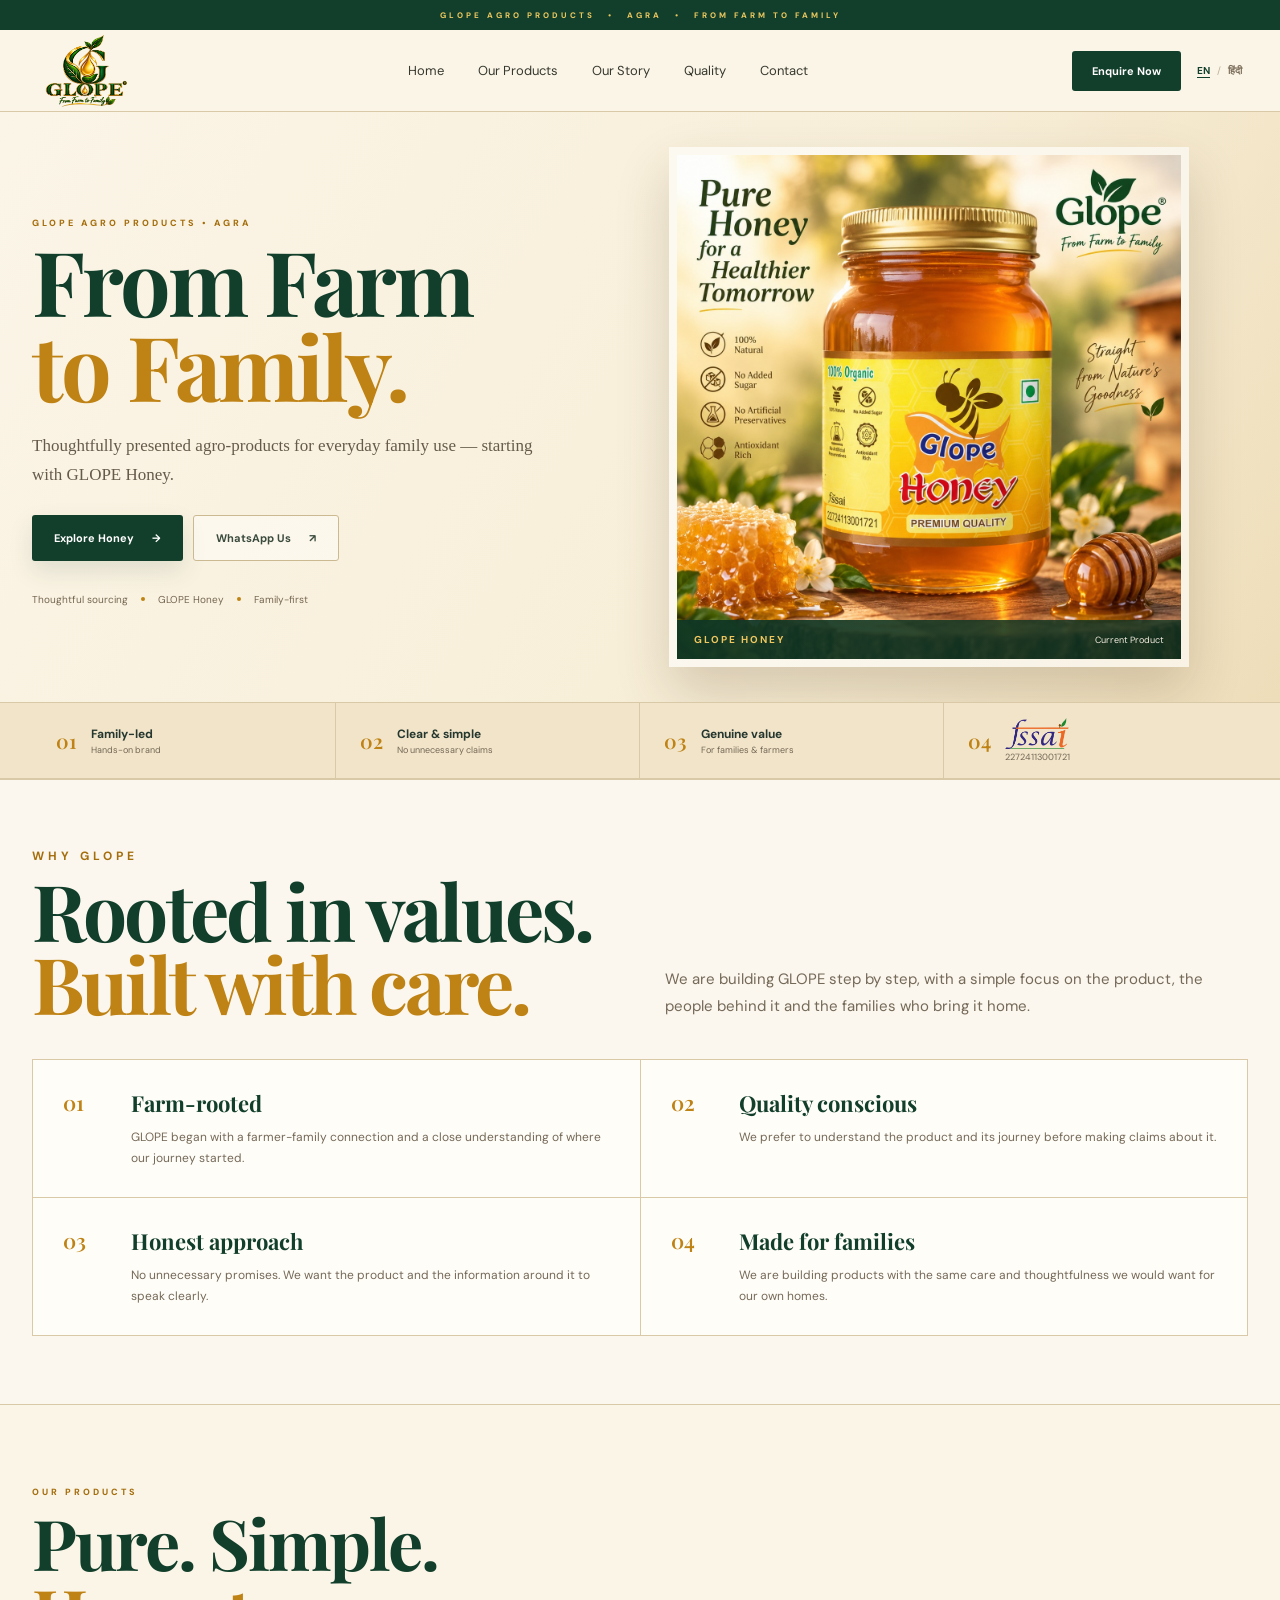
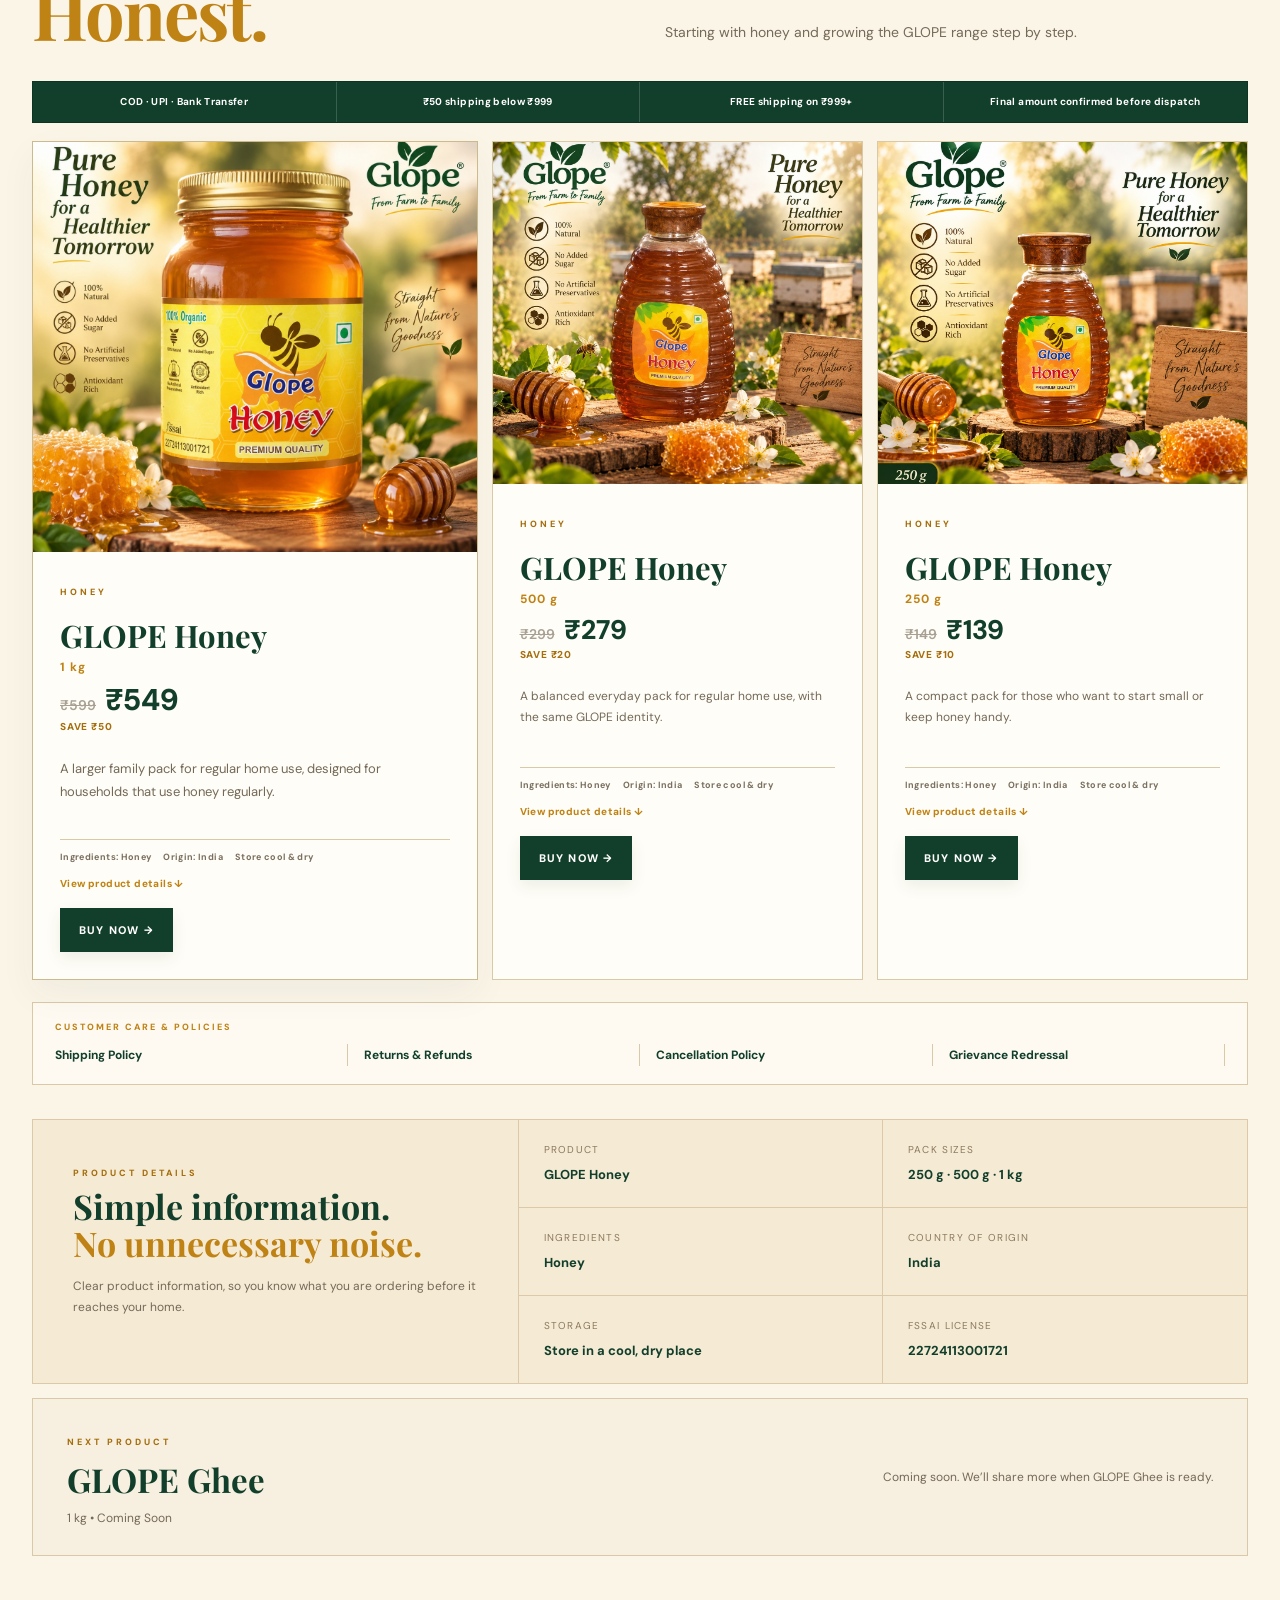
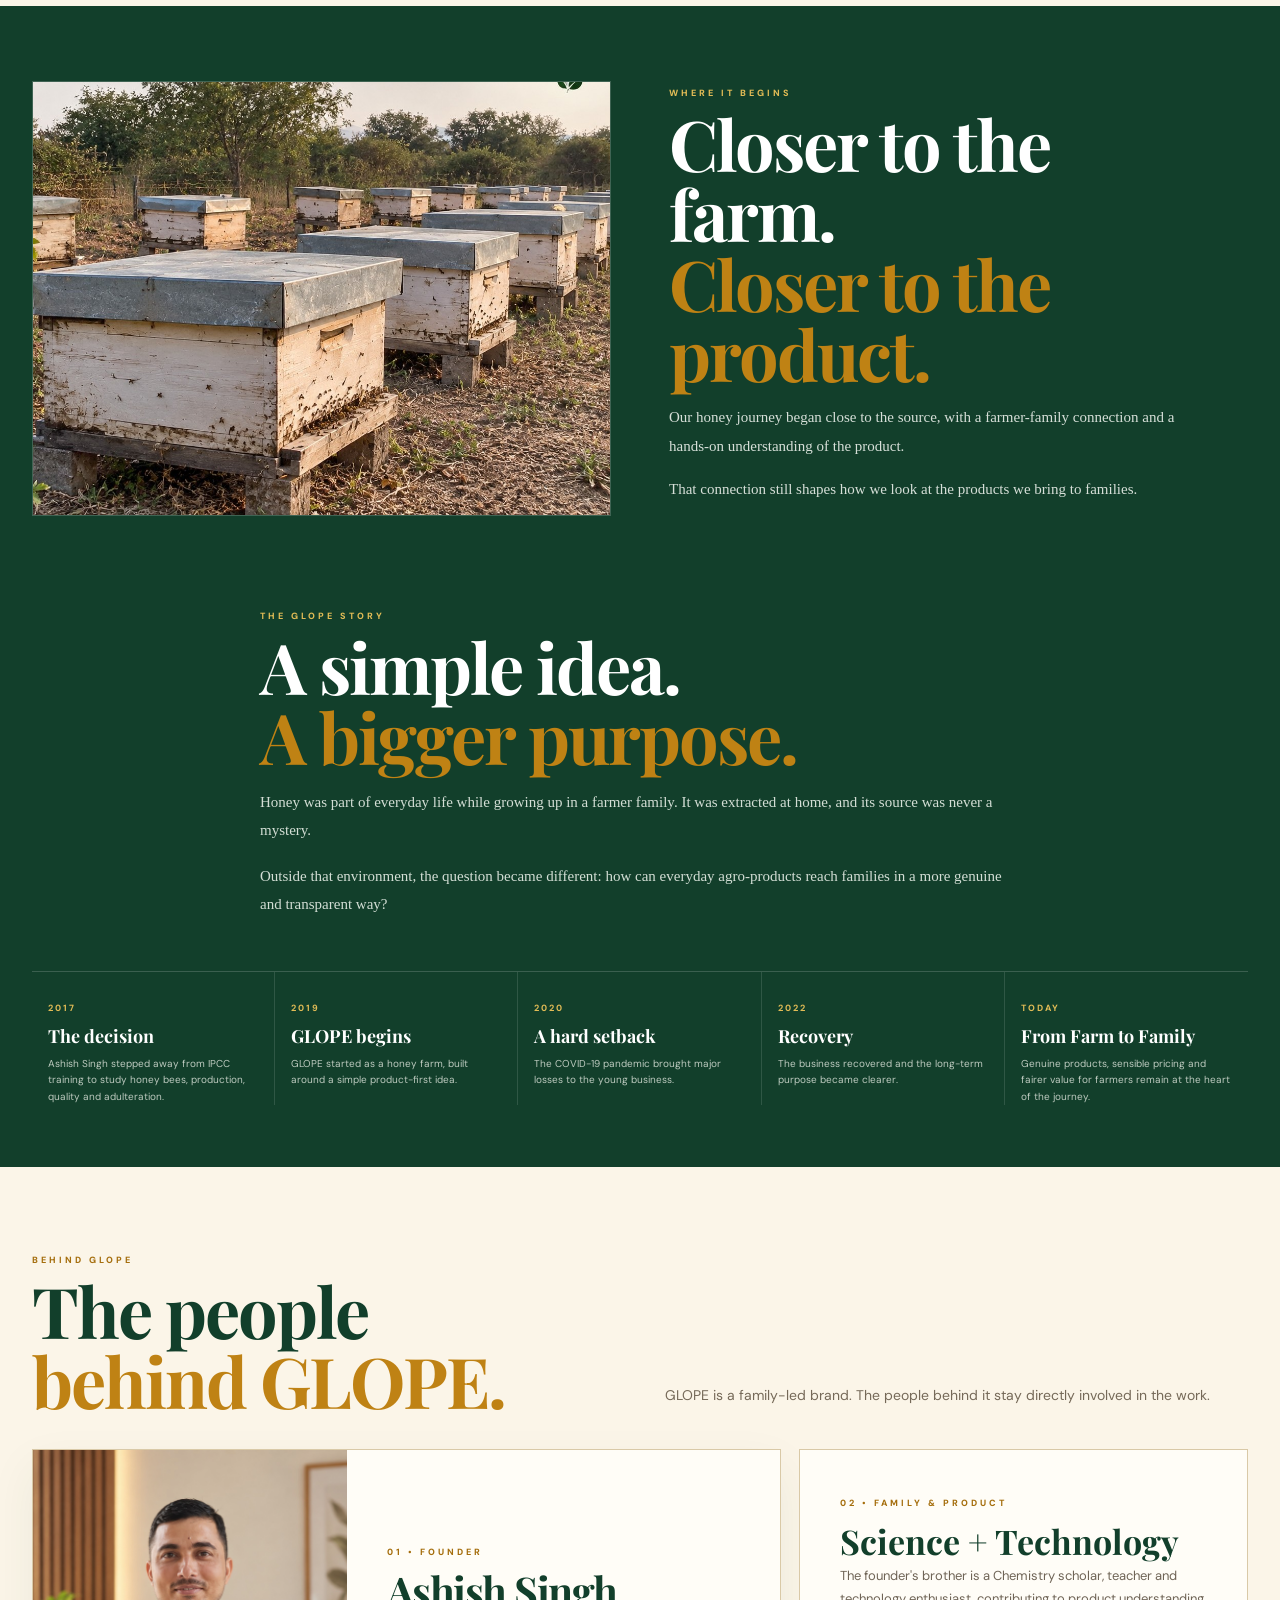
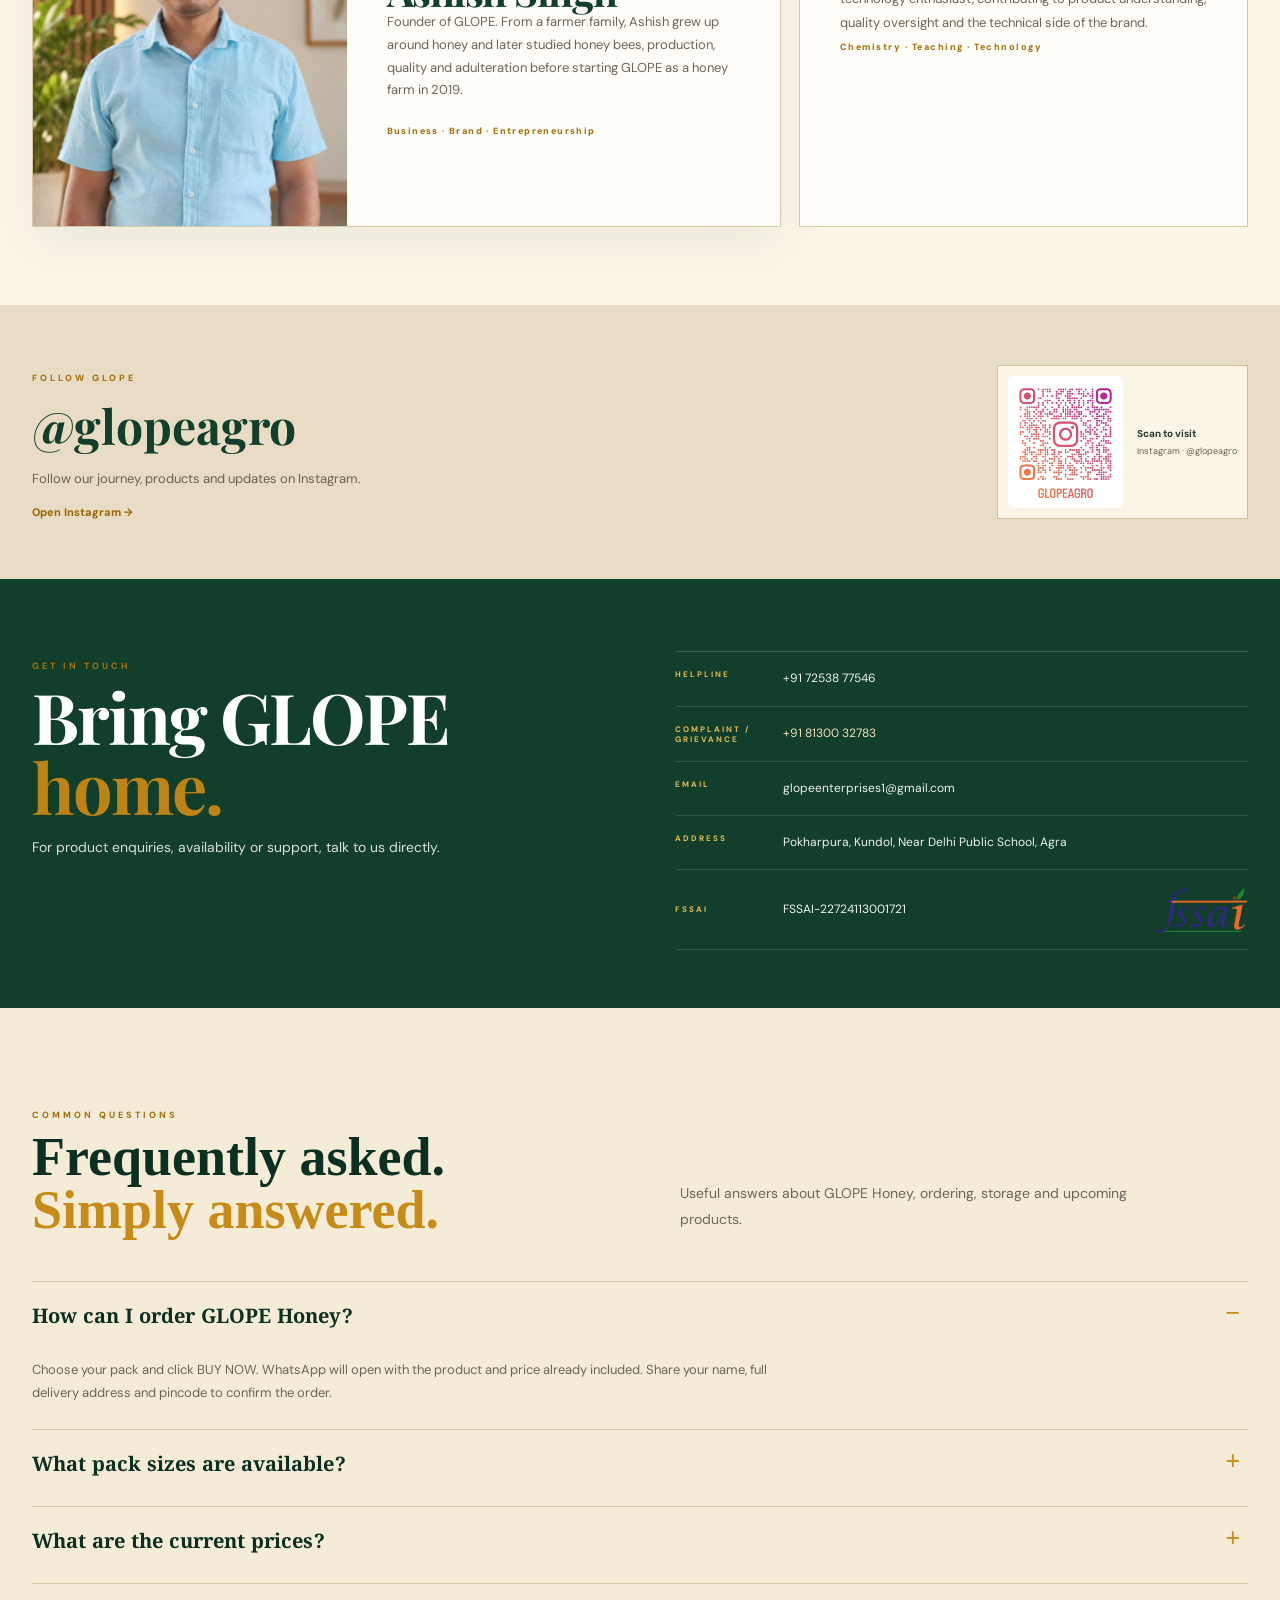
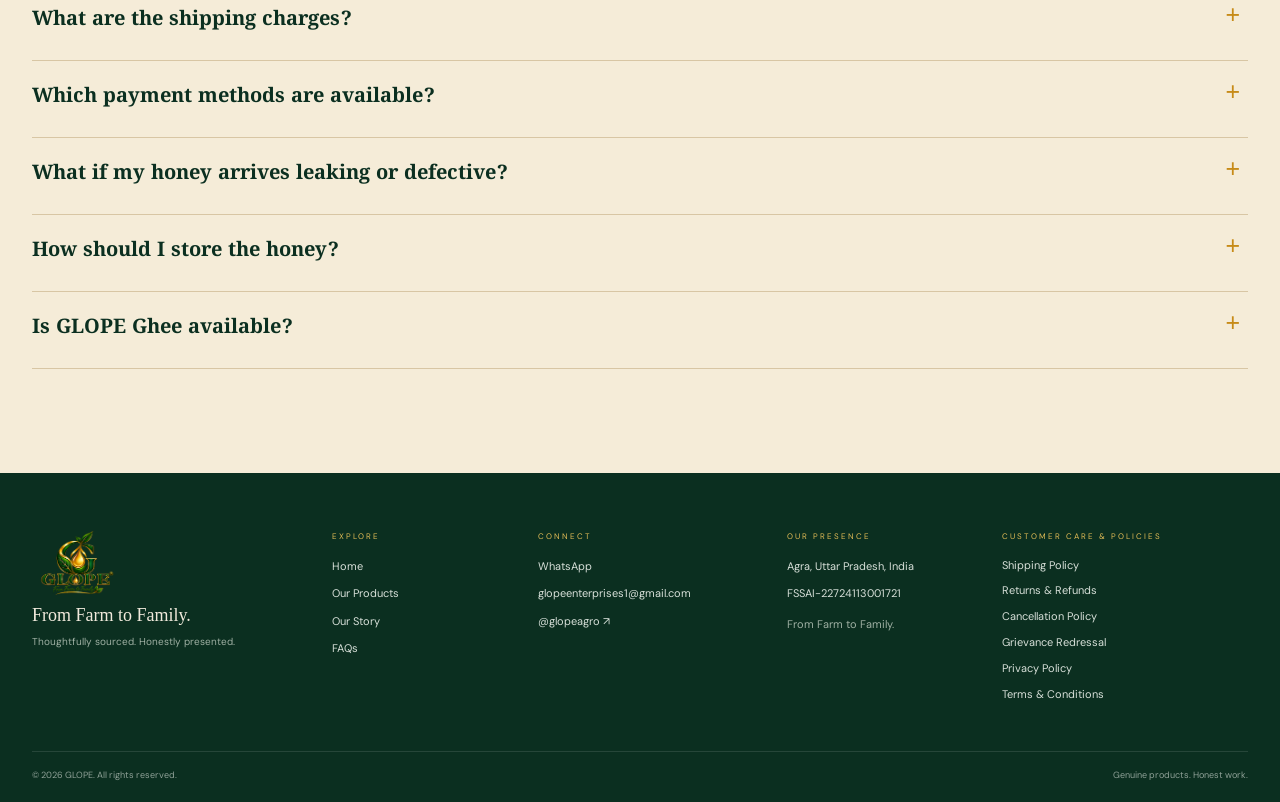
==== commit fb7e1346: "Remove mobile sticky buy bar from public website" ====
--- a/index.html
+++ b/index.html
@@ -331,11 +331,6 @@
 
 </main>
 
-<div class="mobile-buy-bar" aria-label="Quick order">
-  <span><b data-i18n="mobileBuyLabel">GLOPE Honey</b><small data-i18n="mobileBuyHint">Choose your pack above</small></span>
-  <a href="#products" data-i18n="mobileBuyAction">BUY NOW →</a>
-</div>
-
 <footer>
   <div class="wrap footer-main">
     <div class="footer-brand">
--- a/style.css
+++ b/style.css
@@ -987,3 +987,102 @@
   .product-card-copy>p:not(.mini-label){min-height:0}
   .product-card .buy-btn{align-self:stretch}
 }
+
+
+/* Phase 4B — premium product decision layer */
+.product-quick-facts{
+  display:flex;
+  flex-wrap:wrap;
+  gap:6px 12px;
+  margin:2px 0 13px;
+  padding-top:11px;
+  border-top:1px solid var(--line);
+}
+.product-quick-facts span{
+  font-size:9px;
+  line-height:1.4;
+  letter-spacing:.35px;
+  color:#7b705f;
+  font-weight:700;
+}
+.product-details-link{
+  display:inline-block;
+  margin:0 0 18px;
+  color:var(--gold);
+  font-size:10px;
+  font-weight:800;
+  letter-spacing:.4px;
+  text-decoration:none;
+}
+.product-details-link:hover,
+.product-details-link:focus-visible{
+  text-decoration:underline;
+  text-underline-offset:4px;
+}
+.mobile-buy-bar{display:none}
+@media(max-width:700px){
+  .product-quick-facts{
+    gap:5px 9px;
+    margin-top:0;
+    padding-top:10px;
+  }
+  .product-quick-facts span{
+    font-size:8.5px;
+  }
+  .product-details-link{
+    margin-bottom:15px;
+    font-size:9.5px;
+  }
+}
+@media(max-width:480px){
+  body.has-mobile-buy-bar{padding-bottom:68px}
+  .mobile-buy-bar{
+    position:fixed;
+    left:10px;
+    right:10px;
+    bottom:10px;
+    z-index:90;
+    display:flex;
+    align-items:center;
+    justify-content:space-between;
+    gap:10px;
+    padding:8px 9px 8px 12px;
+    min-height:54px;
+    background:rgba(11,47,32,.97);
+    border:1px solid #ffffff22;
+    box-shadow:0 8px 24px rgba(0,0,0,.15);
+  }
+  .mobile-buy-bar span{
+    min-width:0;
+    display:flex;
+    flex-direction:column;
+    gap:1px;
+  }
+  .mobile-buy-bar b{
+    color:#fff;
+    font-size:10px;
+    letter-spacing:.4px;
+    line-height:1.2;
+  }
+  .mobile-buy-bar small{
+    color:#d8e0d9;
+    font-size:8px;
+    line-height:1.2;
+  }
+  .mobile-buy-bar a{
+    flex:0 0 auto;
+    display:inline-flex;
+    align-items:center;
+    justify-content:center;
+    min-height:36px;
+    padding:0 14px;
+    background:var(--gold);
+    color:#163b2b;
+    font-size:9.5px;
+    font-weight:900;
+    letter-spacing:.45px;
+    text-decoration:none;
+    white-space:nowrap;
+  }
+  .mobile-buy-bar.is-visible{display:flex}
+}
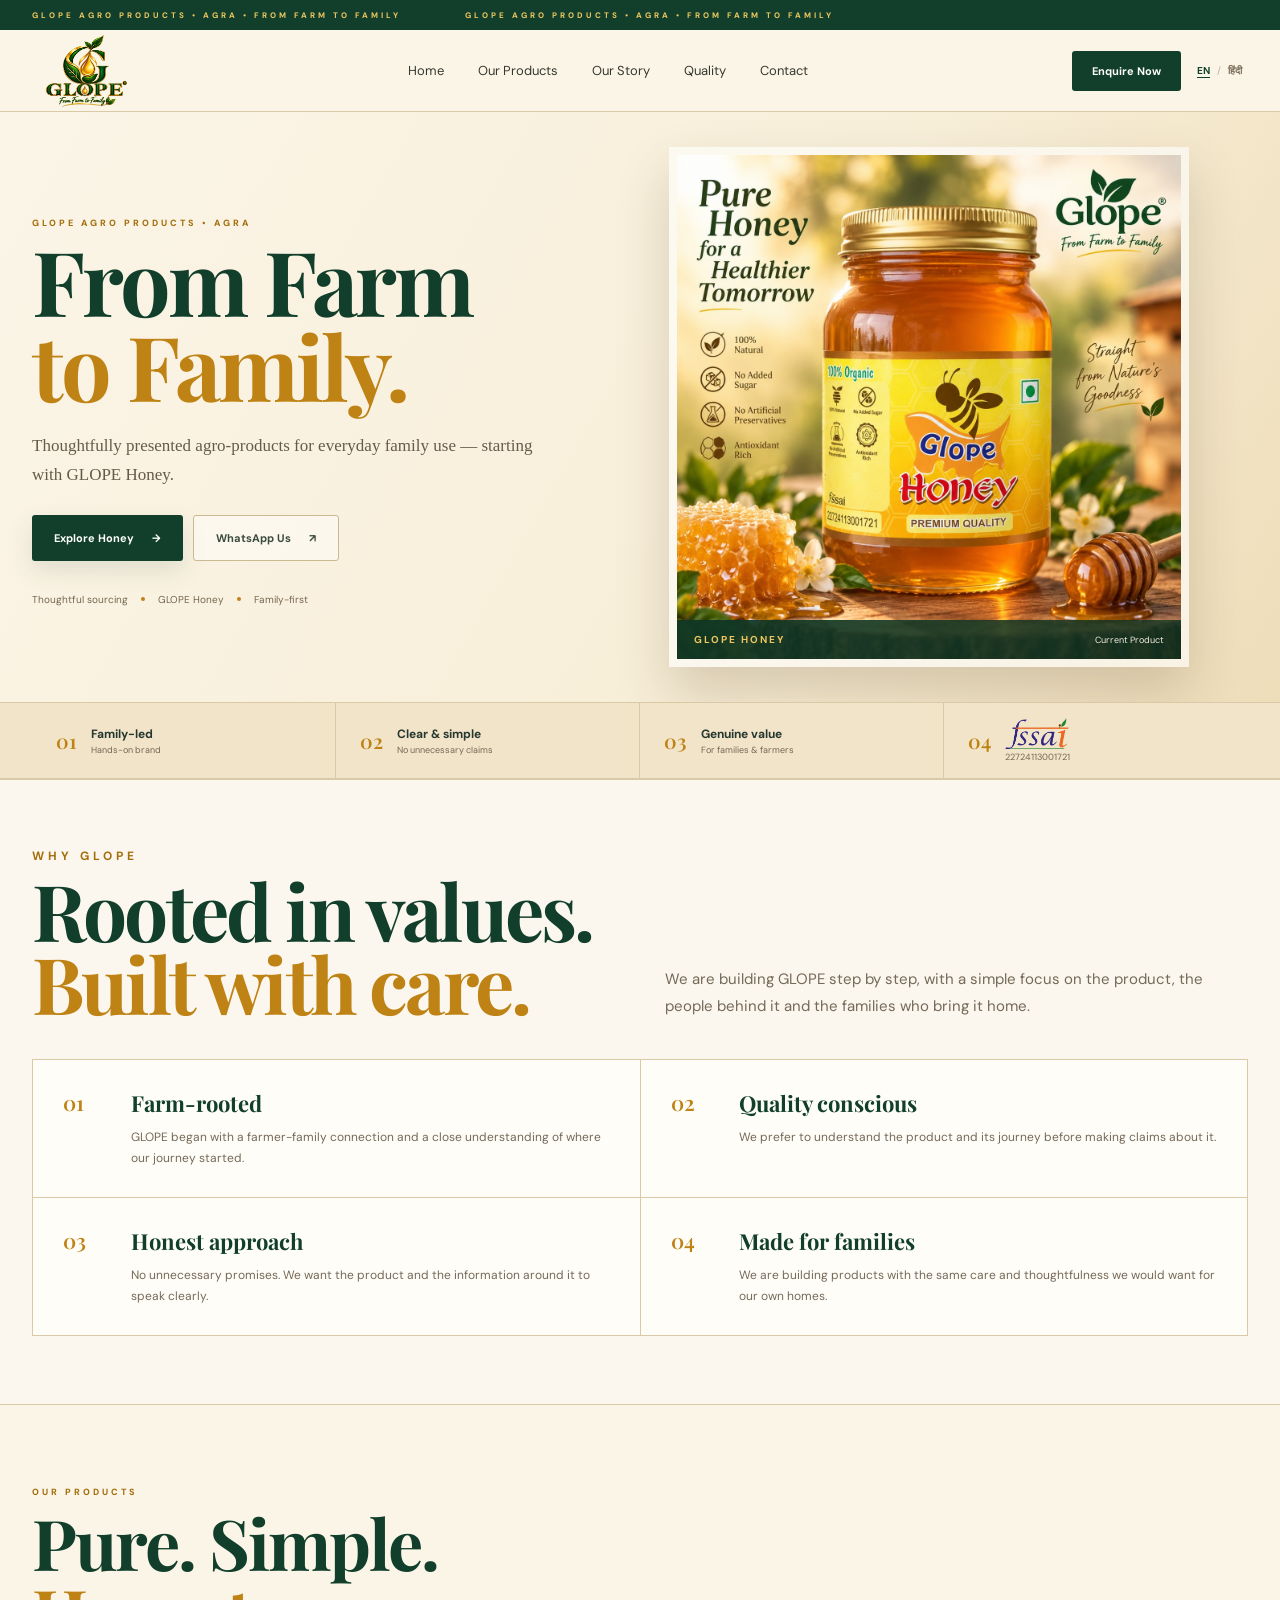
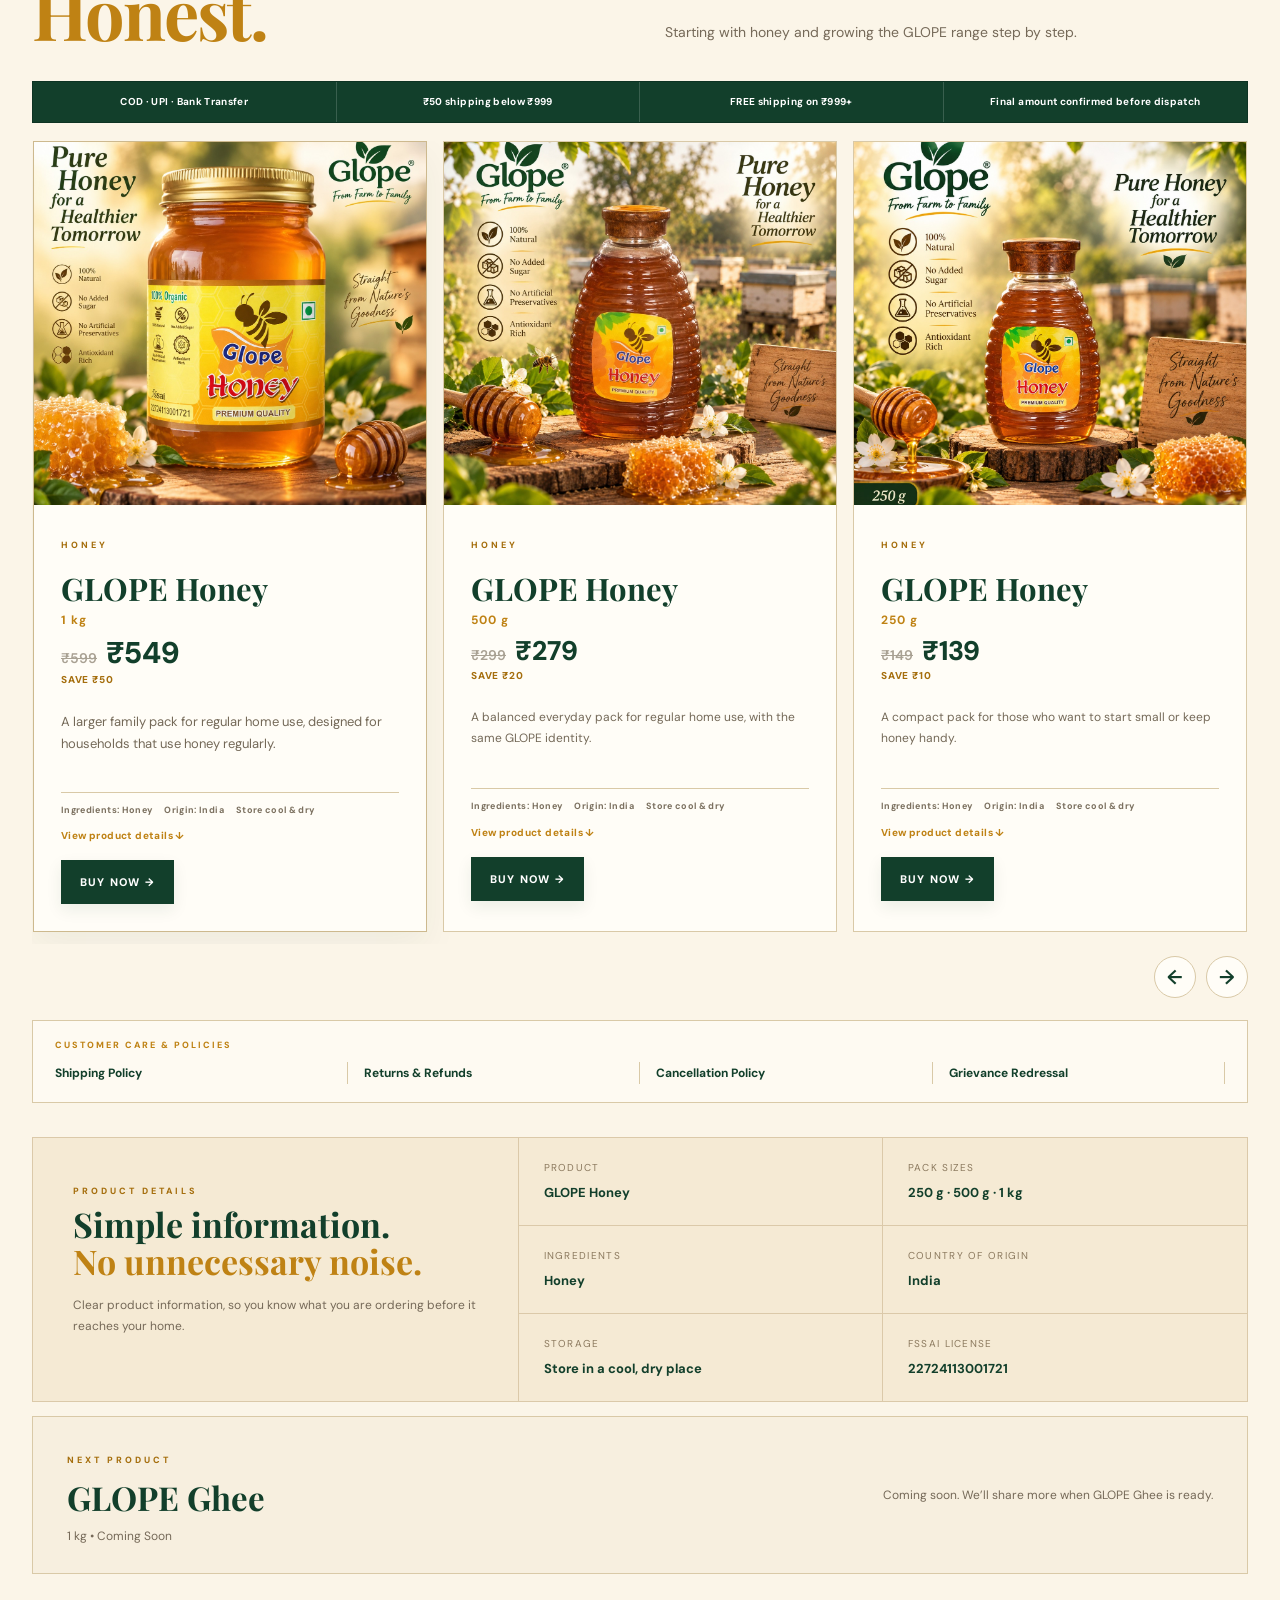
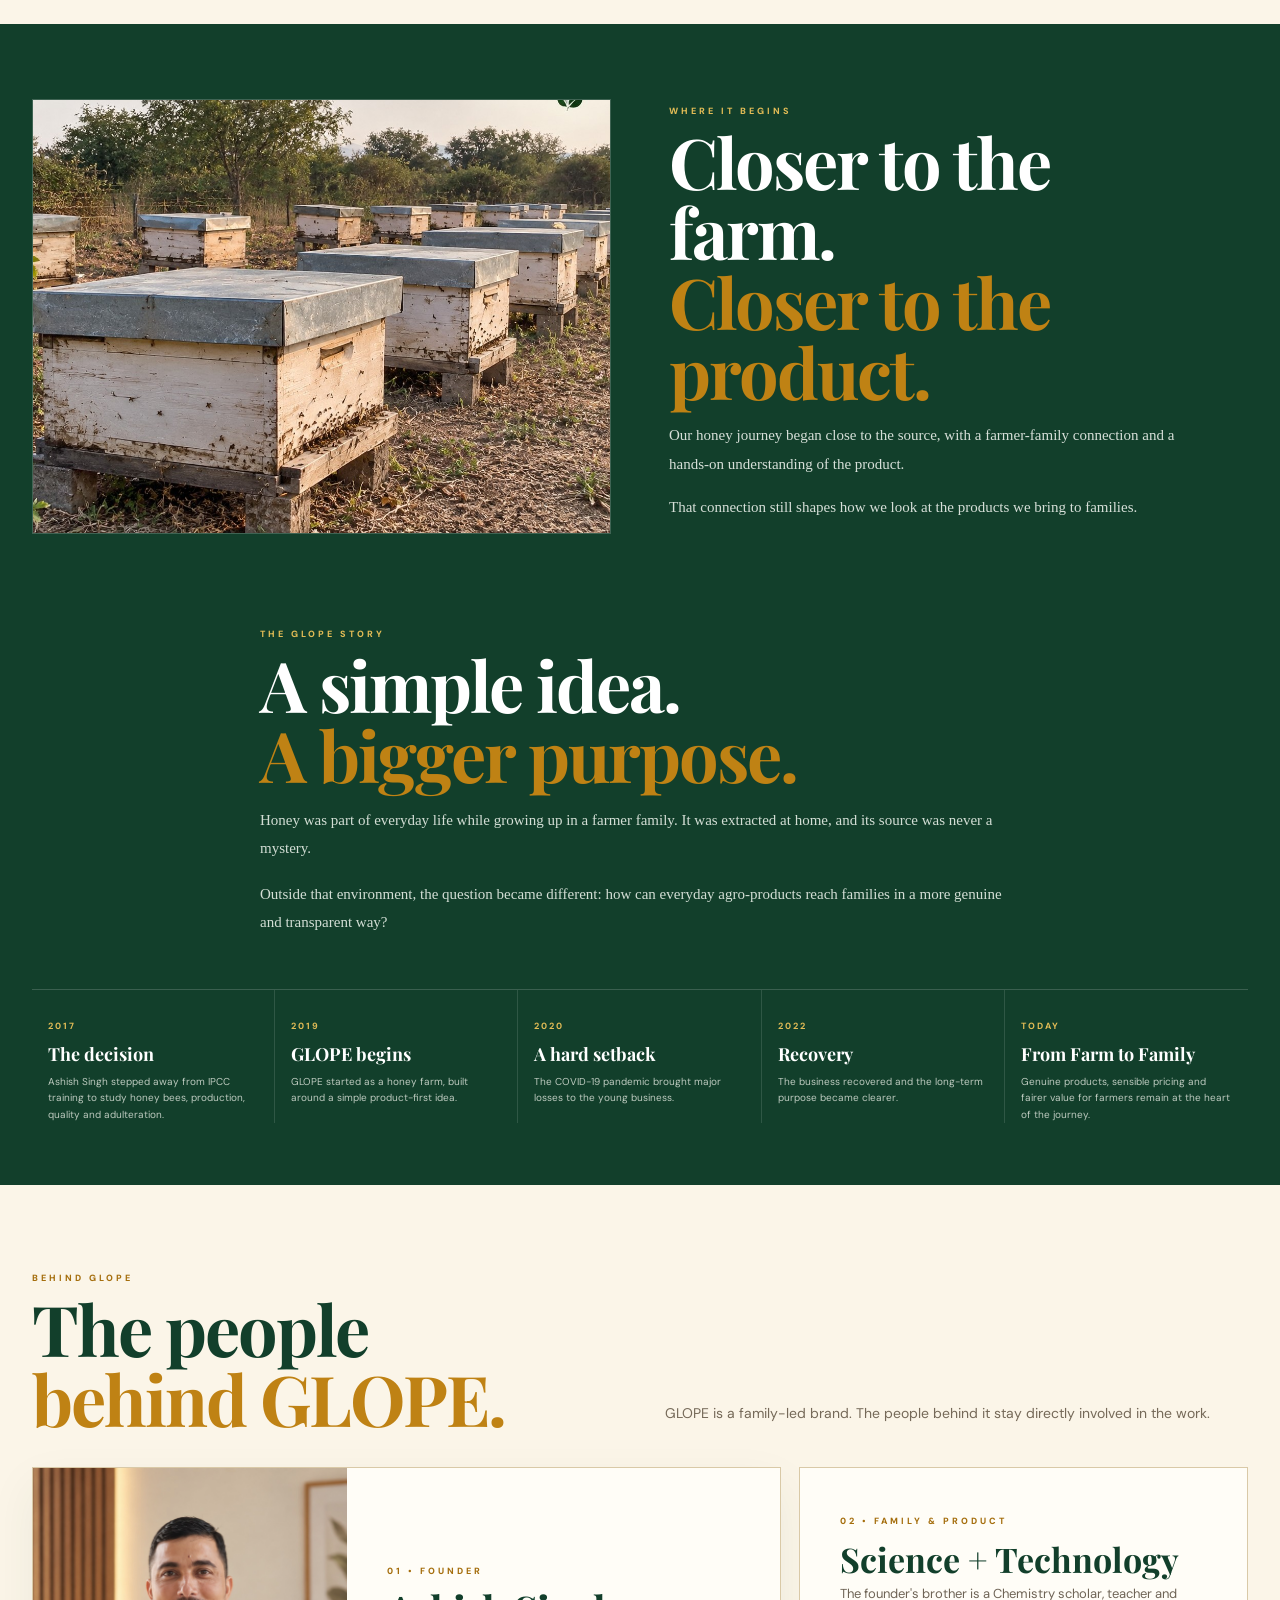
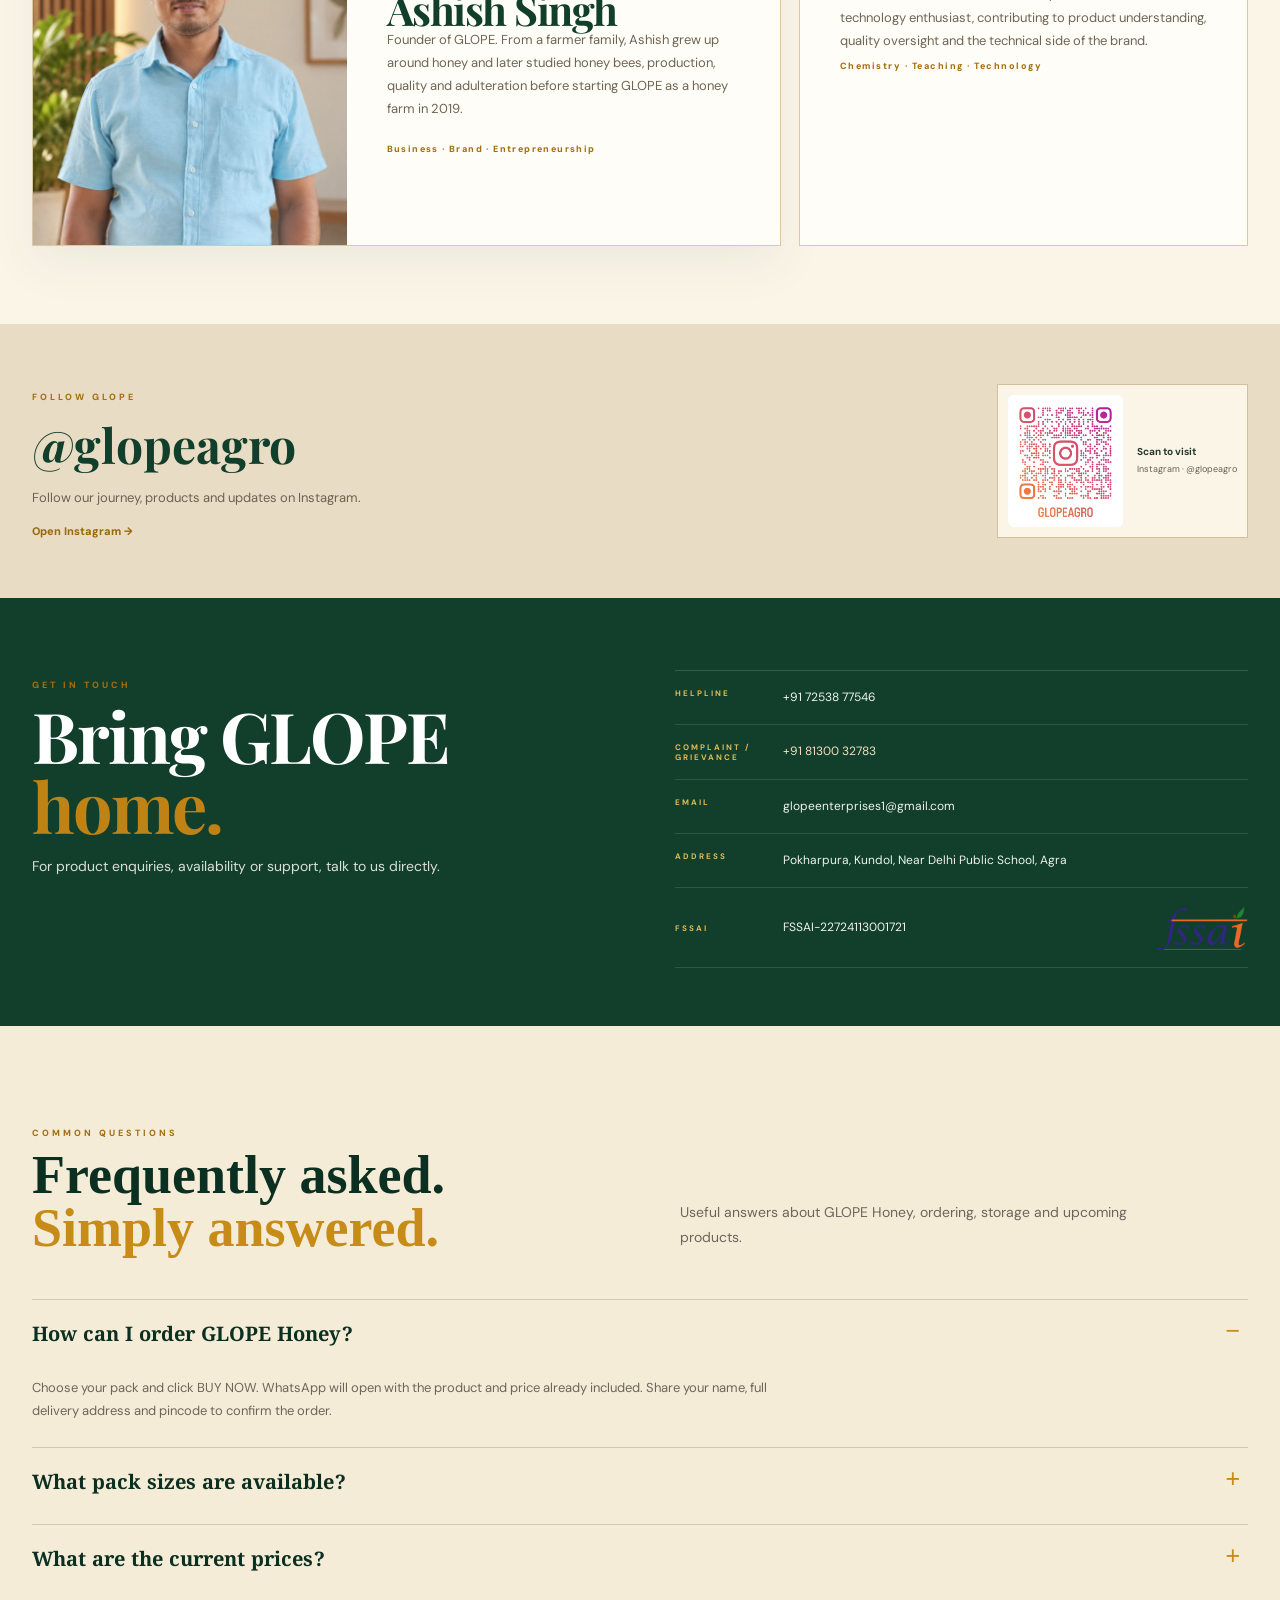
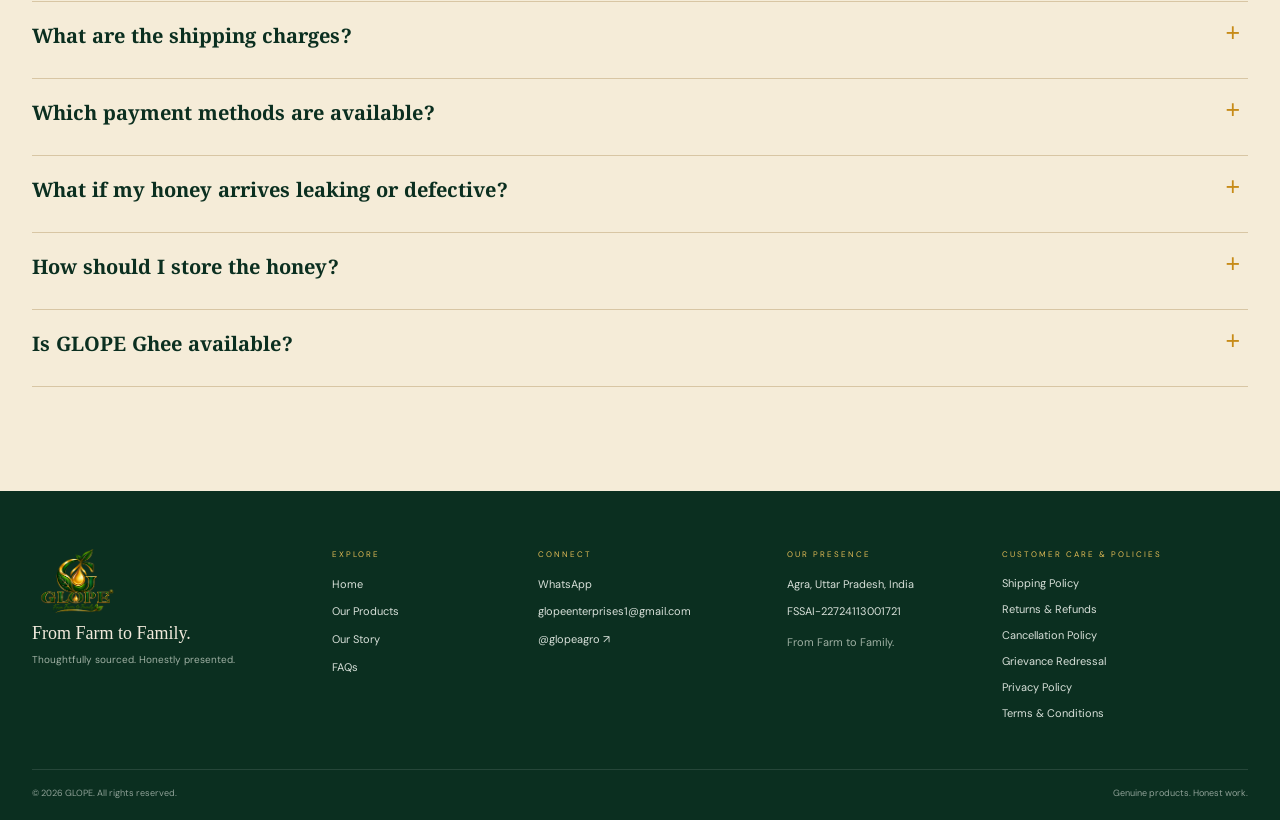
==== commit f1fda9d7: "Implement V20 balanced homepage ticker, product carousel and hidden reviews section" ====
--- a/index.html
+++ b/index.html
@@ -23,6 +23,7 @@
 <link href="https://fonts.googleapis.com/css2?family=DM+Sans:wght@400;500;600;700&family=Noto+Sans+Devanagari:wght@400;500;600;700&family=Noto+Serif+Devanagari:wght@500;600;700&family=Playfair+Display:wght@500;600;700&display=swap" rel="stylesheet">
 <link rel="preload" as="image" href="images/honey-1kg.jpg" fetchpriority="high">
 <link rel="stylesheet" href="style.css">
+<link rel="stylesheet" href="homepage-v20.css">
 <script type="application/ld+json">
 {
   "@context":"https://schema.org",
@@ -41,7 +42,7 @@
 </script>
 </head>
 <body>
-<div class="topline" data-i18n="topline">GLOPE AGRO PRODUCTS <span>•</span> AGRA <span>•</span> FROM FARM TO FAMILY</div>
+<div class="topline" aria-label="GLOPE brand message"><div class="topline-track"><span class="topline-copy" data-i18n="topline">GLOPE AGRO PRODUCTS • AGRA • FROM FARM TO FAMILY</span><span class="topline-copy" data-i18n="topline" aria-hidden="true">GLOPE AGRO PRODUCTS • AGRA • FROM FARM TO FAMILY</span></div></div>
 
 <header class="site-header">
   <div class="wrap nav">
@@ -139,7 +140,7 @@
       <span data-i18n="orderConfirm">Final amount confirmed before dispatch</span>
     </div>
 
-    <div class="product-grid">
+    <div class="product-carousel" aria-label="GLOPE honey products"><div class="product-grid glope-carousel" role="region" aria-roledescription="carousel" aria-label="GLOPE honey products">
       <article class="product-card featured">
         <div class="product-photo"><img src="images/honey-1kg.jpg" alt="GLOPE Honey 1 kg"></div>
         <div class="product-card-copy">
@@ -193,7 +194,7 @@
           <a class="buy-btn" href="https://wa.me/917253877546?text=Hello%20GLOPE%2C%20I%20want%20to%20buy%20GLOPE%20Honey%20250%20g%20-%20Rs.%20139.%0A%0AQuantity%3A%201%0AName%3A%0AFull%20Delivery%20Address%3A%0APincode%3A%0APayment%20Preference%3A%20COD%20%2F%20UPI%20%2F%20Bank%20Transfer%0A%0APlease%20confirm%20the%20final%20amount%20including%20shipping." target="_blank" rel="noopener" data-i18n="buyNow">BUY NOW →</a>
         </div>
       </article>
-    </div>
+    </div><div class="glope-carousel-controls" aria-label="Product carousel controls"><button type="button" data-carousel-prev aria-label="Previous products" title="Previous products">←</button><button type="button" data-carousel-next aria-label="Next products" title="Next products">→</button></div></div>
 
     <div class="policy-quick-links" aria-label="Customer care and policies">
       <p class="policy-quick-title" data-i18n="policyQuickTitle">CUSTOMER CARE &amp; POLICIES</p>
@@ -307,6 +308,8 @@
   </div>
 </section>
 
+<section class="customer-reviews" id="reviews" hidden aria-hidden="true" data-review-state="awaiting-genuine-feedback"><div class="wrap"><p class="eyebrow">CUSTOMER REVIEWS</p><h2>Real experiences. Shared honestly.</h2><p>Customer feedback will appear here after genuine reviews have been collected and verified.</p></div></section>
+
 <section class="faq-section" id="faq">
   <div class="wrap">
     <div class="faq-head">
@@ -374,5 +377,6 @@
 </footer>
 
 <script src="script.js"></script>
+<script src="homepage-v20.js" defer></script>
 </body>
 </html>
--- a/homepage-v20.css
+++ b/homepage-v20.css
@@ -0,0 +1,22 @@
+/* GLOPE V20 — premium balanced homepage interactions */
+.topline{overflow:hidden;justify-content:flex-start;white-space:nowrap}
+.topline-track{display:flex;align-items:center;width:max-content;flex:0 0 auto;animation:glope-ticker 34s linear infinite}
+.topline-copy{display:block;flex:0 0 auto;padding:0 2rem}
+@keyframes glope-ticker{from{transform:translateX(0)}to{transform:translateX(-50%)}}
+.product-carousel{position:relative}
+.product-grid.glope-carousel{display:flex;gap:16px;overflow-x:auto;overflow-y:hidden;padding:0 1px 12px;scroll-snap-type:x mandatory;scroll-behavior:smooth;overscroll-behavior-inline:contain;scrollbar-width:none;-webkit-overflow-scrolling:touch}
+.product-grid.glope-carousel::-webkit-scrollbar{display:none}
+.product-grid.glope-carousel>.product-card.glope-slide{display:flex;flex:0 0 calc((100% - 32px)/3);flex-direction:column;min-width:0;grid-column:auto;scroll-snap-align:start}
+.product-grid.glope-carousel>.product-card.glope-slide.featured{display:flex;grid-template-columns:none}
+.product-grid.glope-carousel .product-photo{width:100%;min-height:0;aspect-ratio:1.08/1;overflow:hidden}
+.product-grid.glope-carousel .product-photo img{width:100%;height:100%;object-fit:cover}
+.product-grid.glope-carousel .product-card-copy{flex:1}
+.glope-carousel-controls{display:flex;justify-content:flex-end;align-items:center;gap:10px;margin:12px 0 0}
+.glope-carousel-controls button{width:42px;height:42px;display:grid;place-items:center;border:1px solid var(--line);border-radius:50%;background:var(--paper);color:var(--green);font:600 20px/1 "DM Sans",Arial,sans-serif;cursor:pointer;transition:background .2s ease,color .2s ease,border-color .2s ease}
+.glope-carousel-controls button:hover,.glope-carousel-controls button:focus-visible{background:var(--green);color:#fff;border-color:var(--green)}
+.glope-carousel-controls button:focus-visible{outline:3px solid #bf821455;outline-offset:3px}
+.glope-carousel-controls button:disabled{opacity:.4;cursor:not-allowed}
+.customer-reviews[hidden]{display:none!important}
+@media(max-width:850px){.product-grid.glope-carousel>.product-card.glope-slide{flex-basis:min(82%,360px)}}
+@media(max-width:480px){.product-grid.glope-carousel>.product-card.glope-slide{flex-basis:88%}.glope-carousel-controls{justify-content:center}}
+@media(prefers-reduced-motion:reduce){.topline-track{animation:none;width:100%;justify-content:center}.topline-copy[aria-hidden="true"]{display:none}.product-grid.glope-carousel{scroll-behavior:auto}.glope-carousel-controls button{transition:none}}
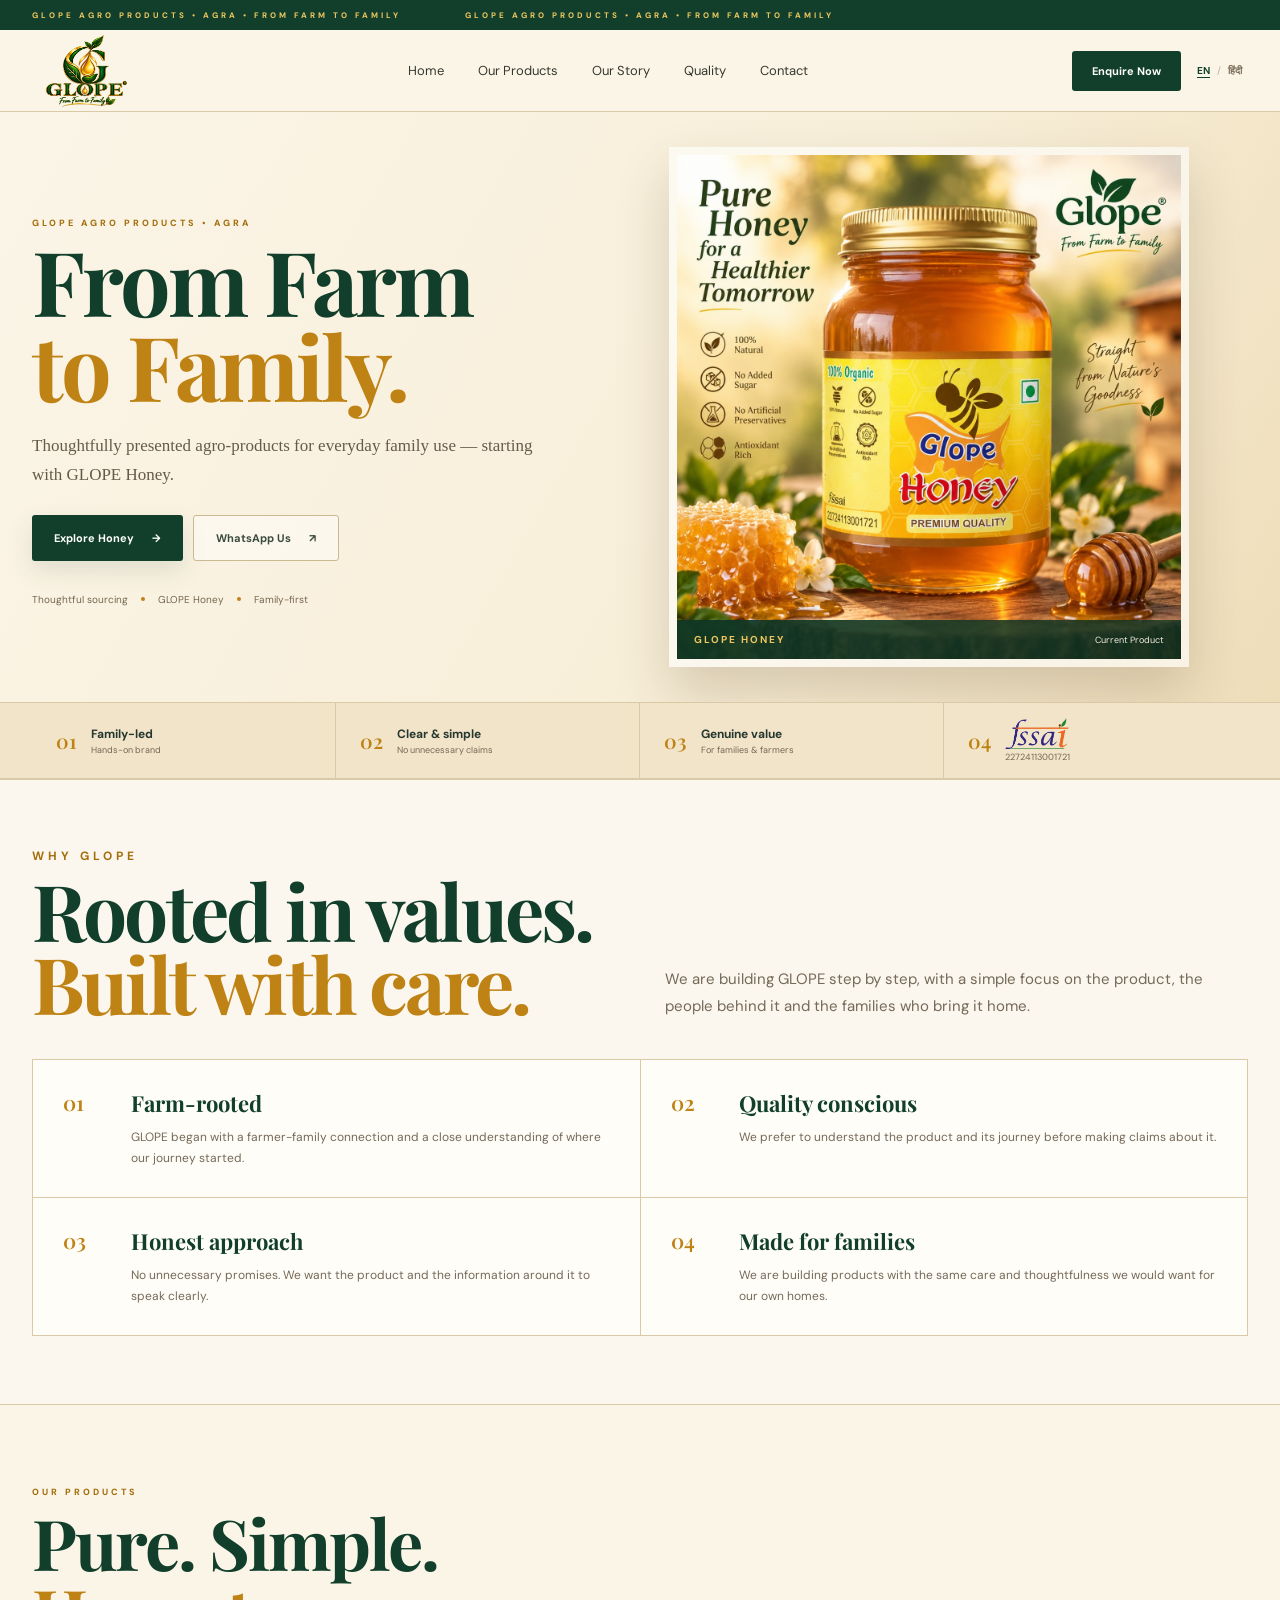
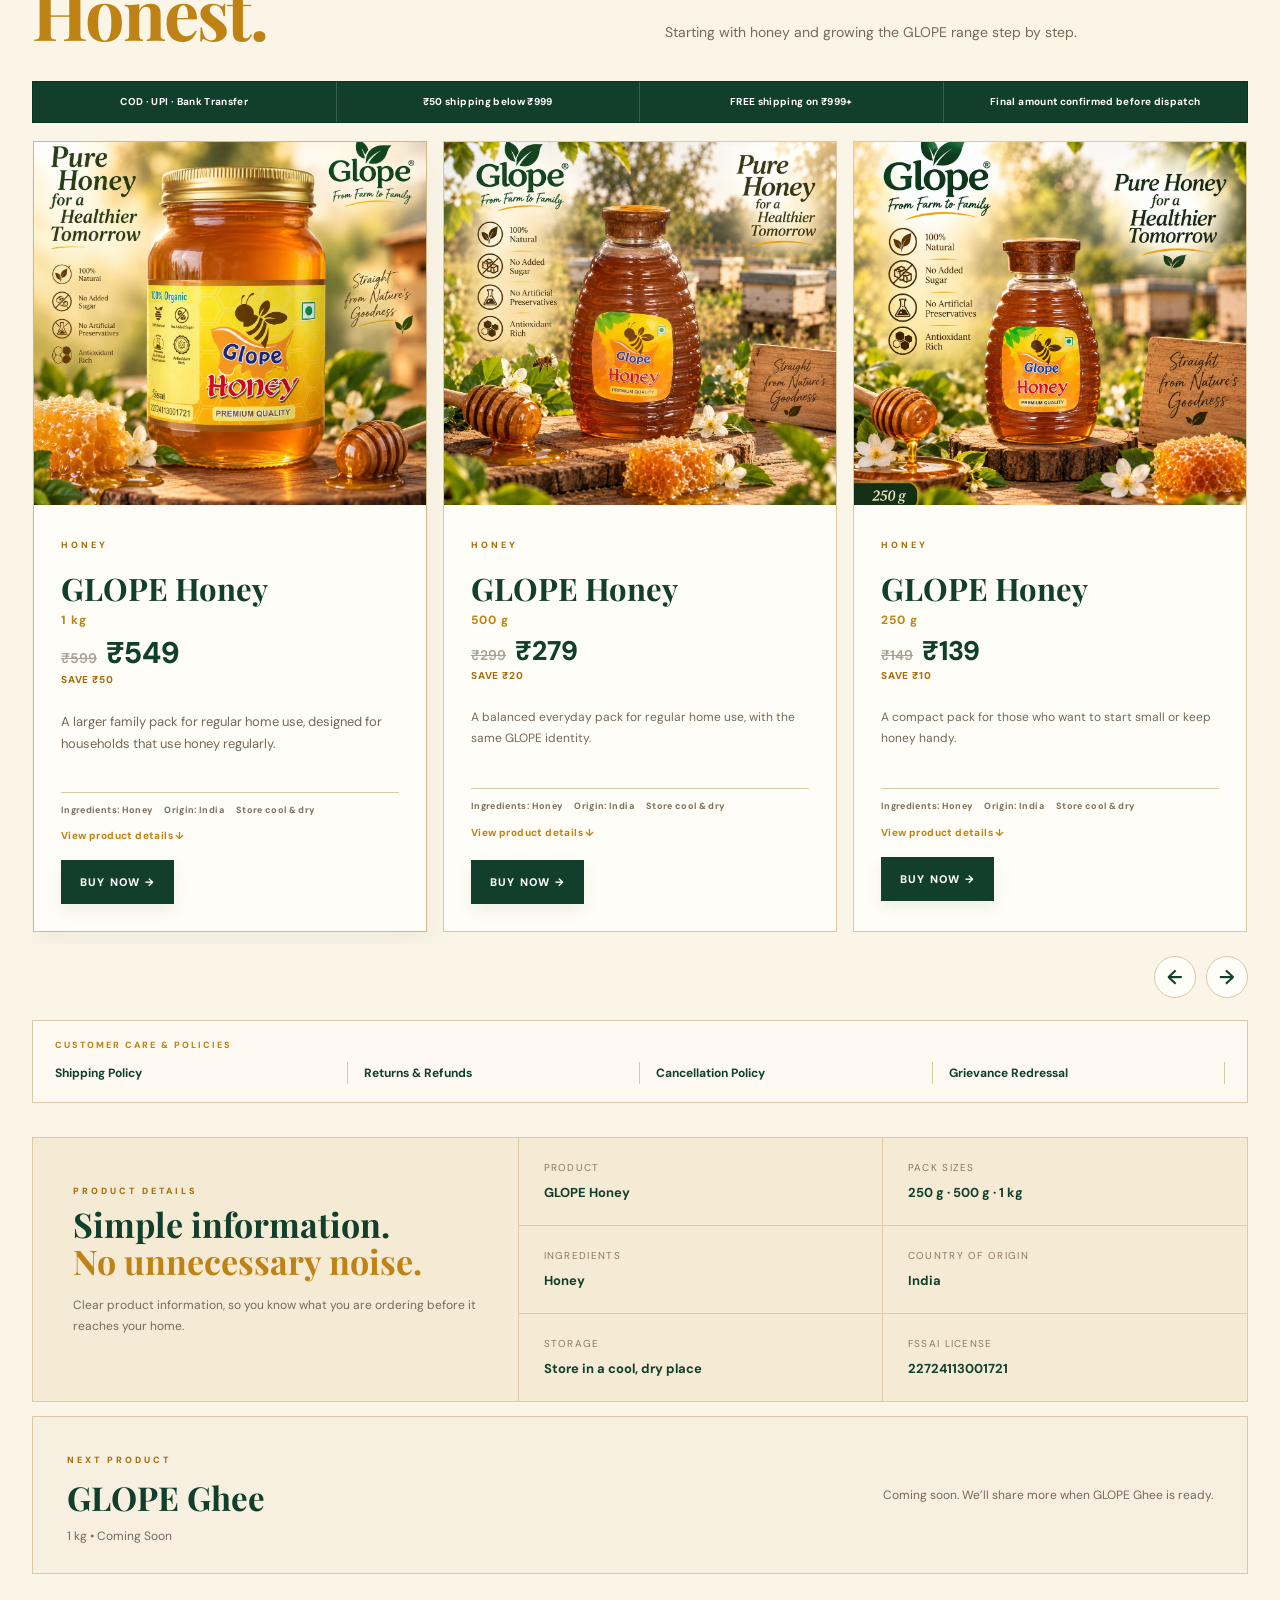
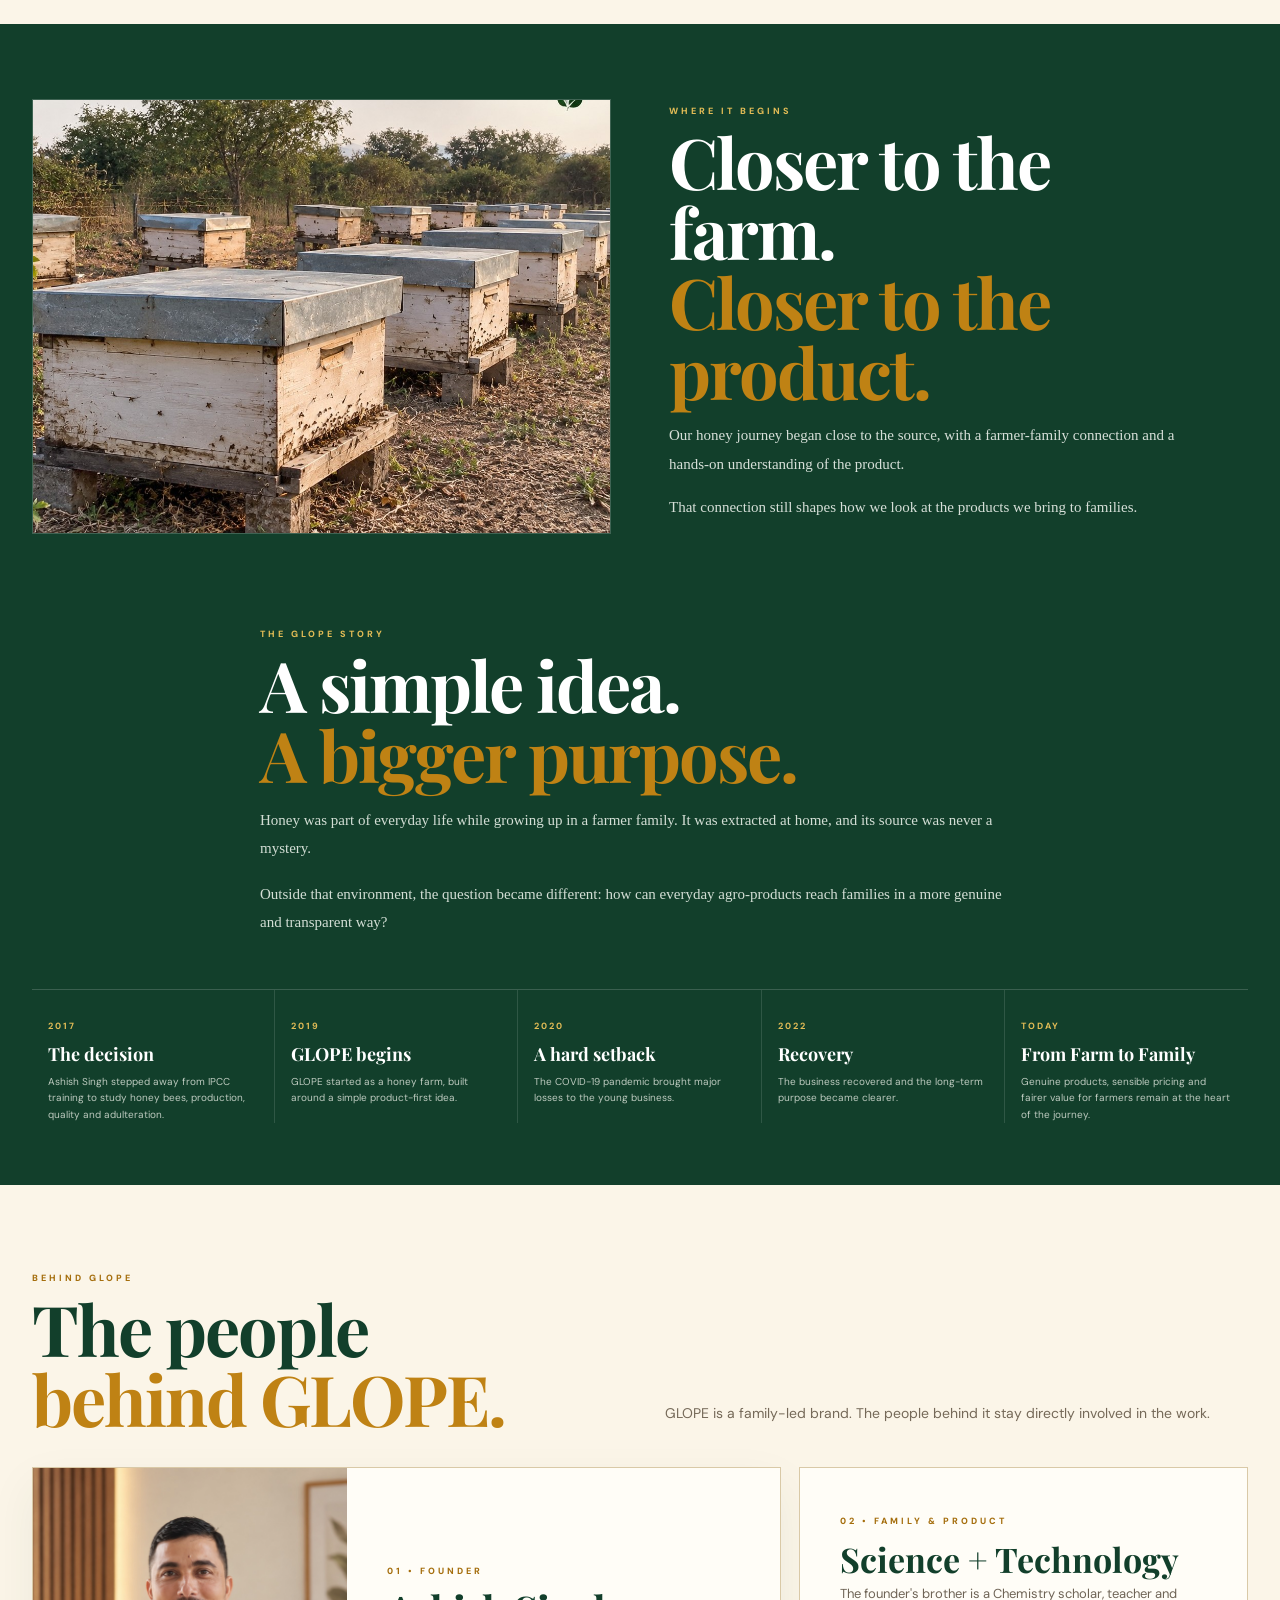
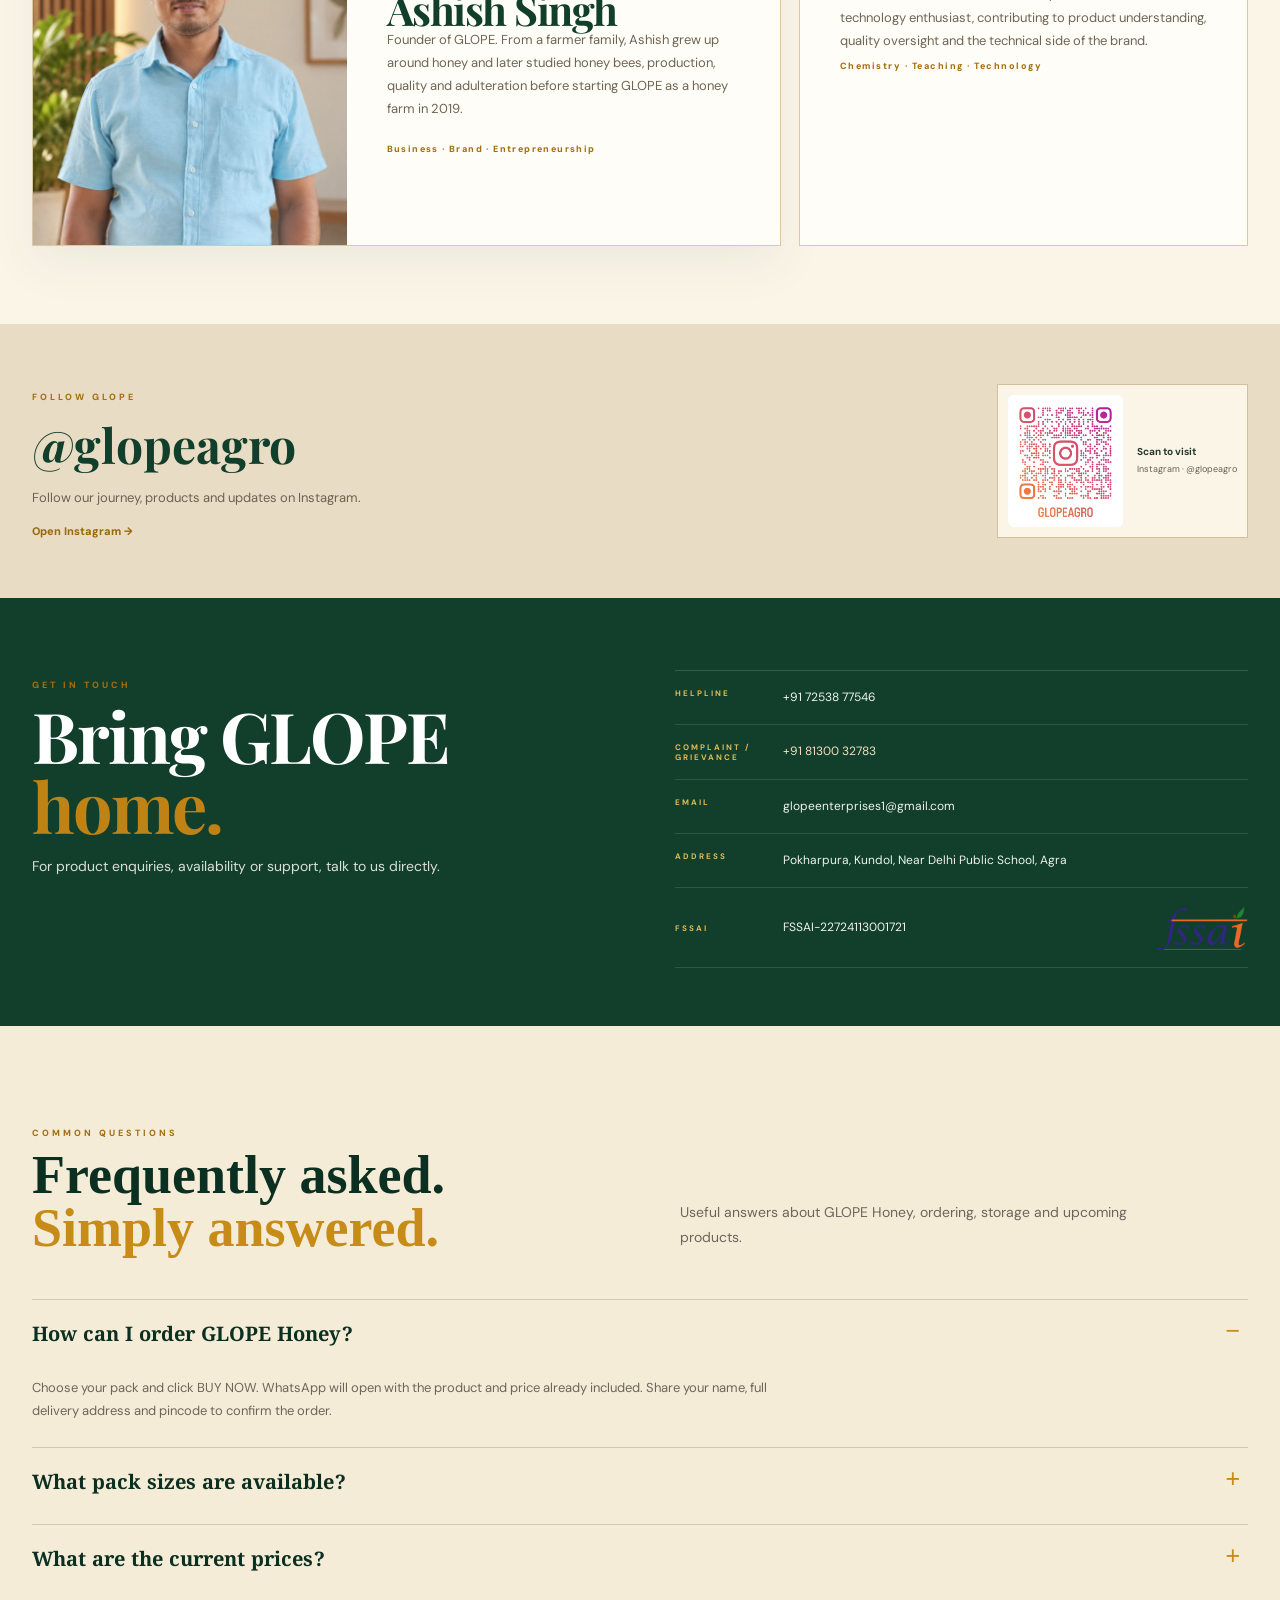
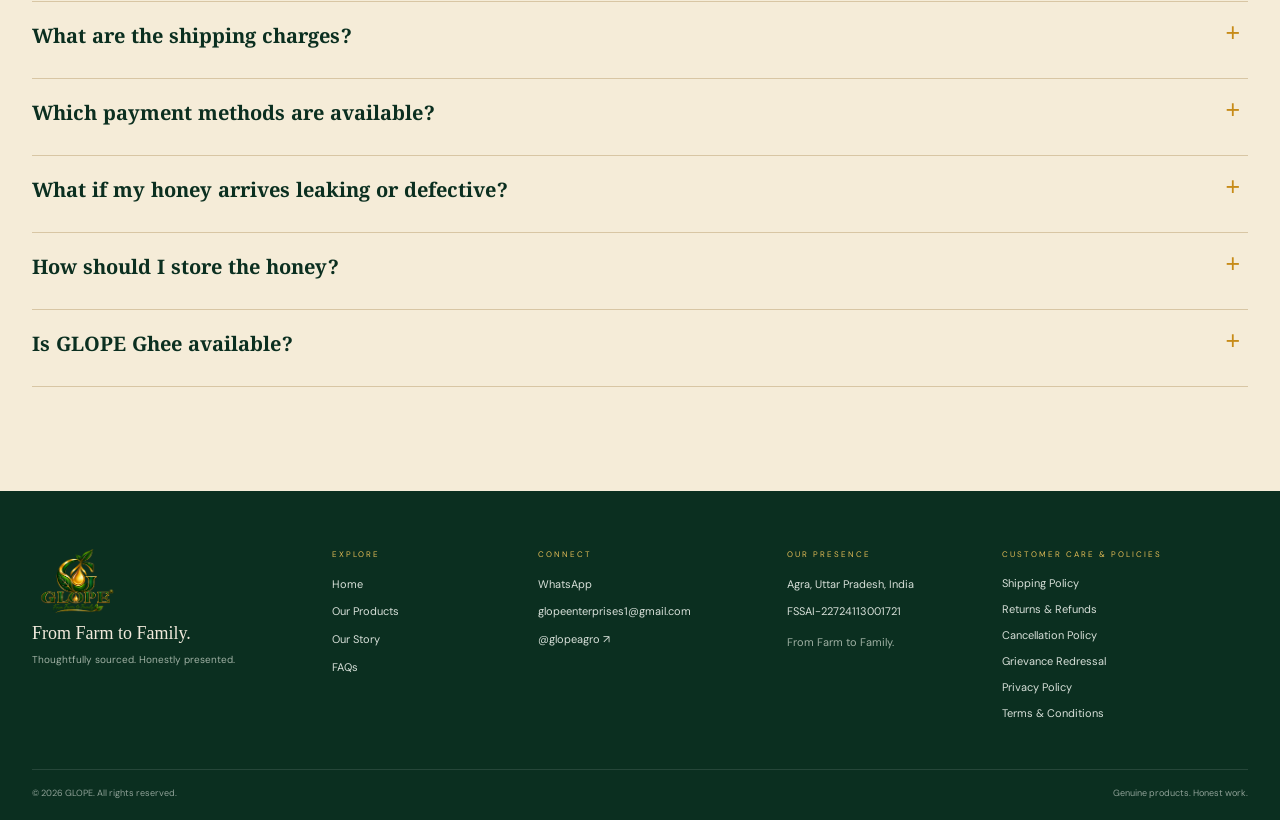
==== commit 43168219: "Mark honey product cards as carousel slides" ====
--- a/index.html
+++ b/index.html
@@ -141,7 +141,7 @@
     </div>
 
     <div class="product-carousel" aria-label="GLOPE honey products"><div class="product-grid glope-carousel" role="region" aria-roledescription="carousel" aria-label="GLOPE honey products">
-      <article class="product-card featured">
+      <article class="product-card featured glope-slide">
         <div class="product-photo"><img src="images/honey-1kg.jpg" alt="GLOPE Honey 1 kg"></div>
         <div class="product-card-copy">
           <p class="mini-label" data-i18n="honeyLabel">HONEY</p>
@@ -159,7 +159,7 @@
         </div>
       </article>
 
-      <article class="product-card">
+      <article class="product-card glope-slide">
         <div class="product-photo"><img src="images/honey-500g.jpg" alt="GLOPE Honey 500 g" loading="lazy" decoding="async"></div>
         <div class="product-card-copy">
           <p class="mini-label" data-i18n="honeyLabel">HONEY</p>
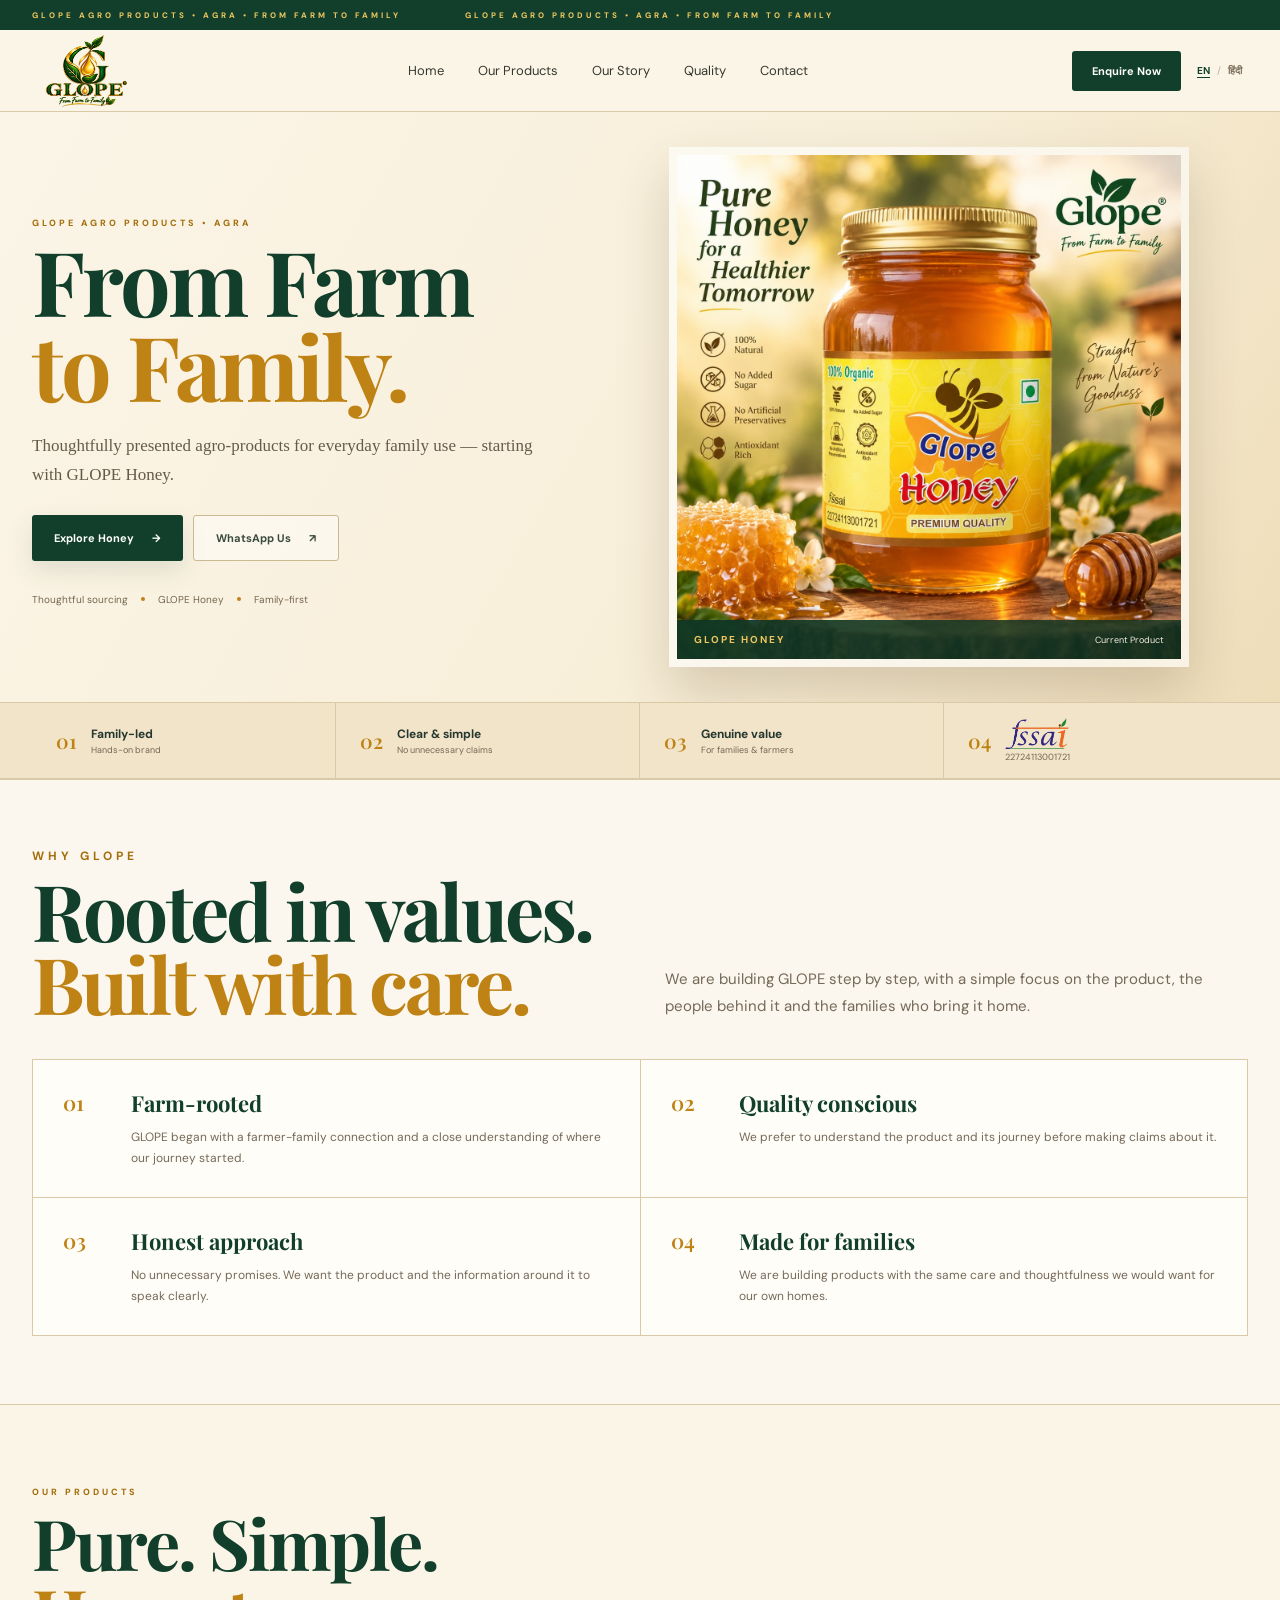
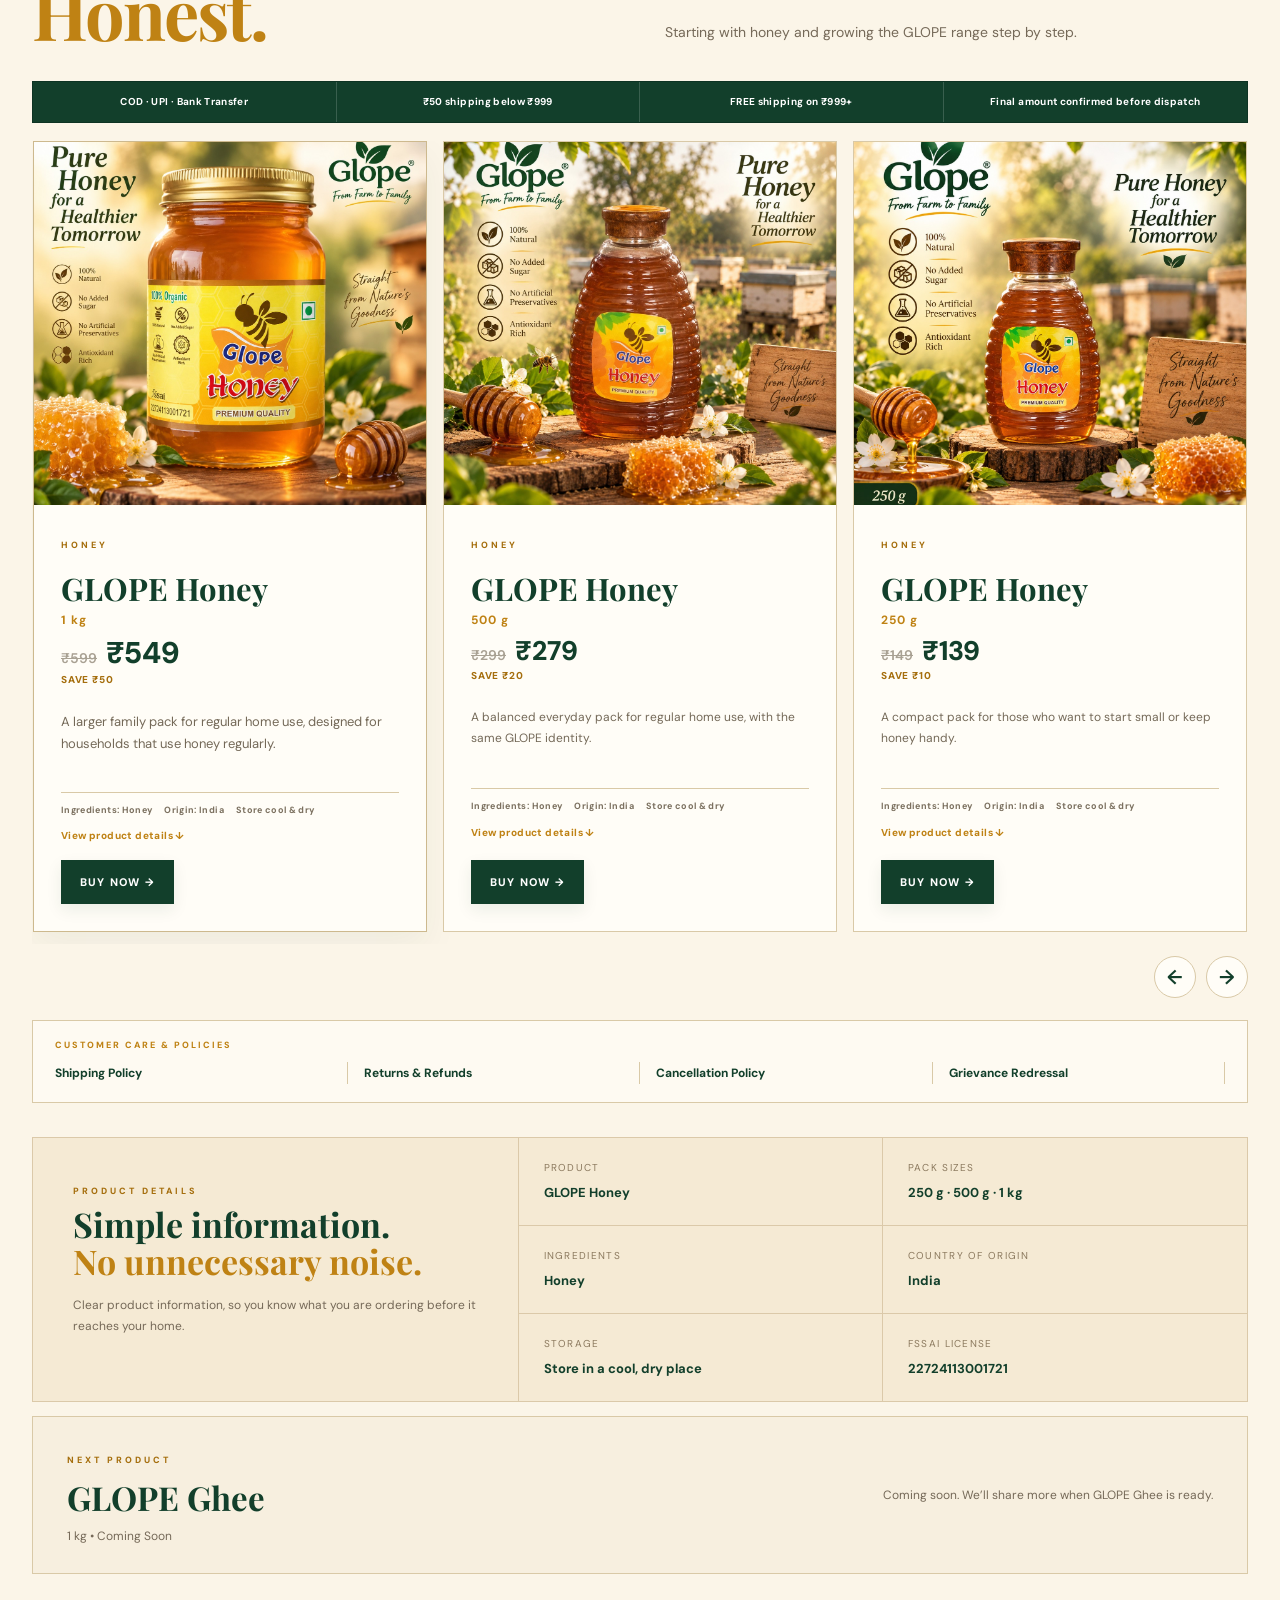
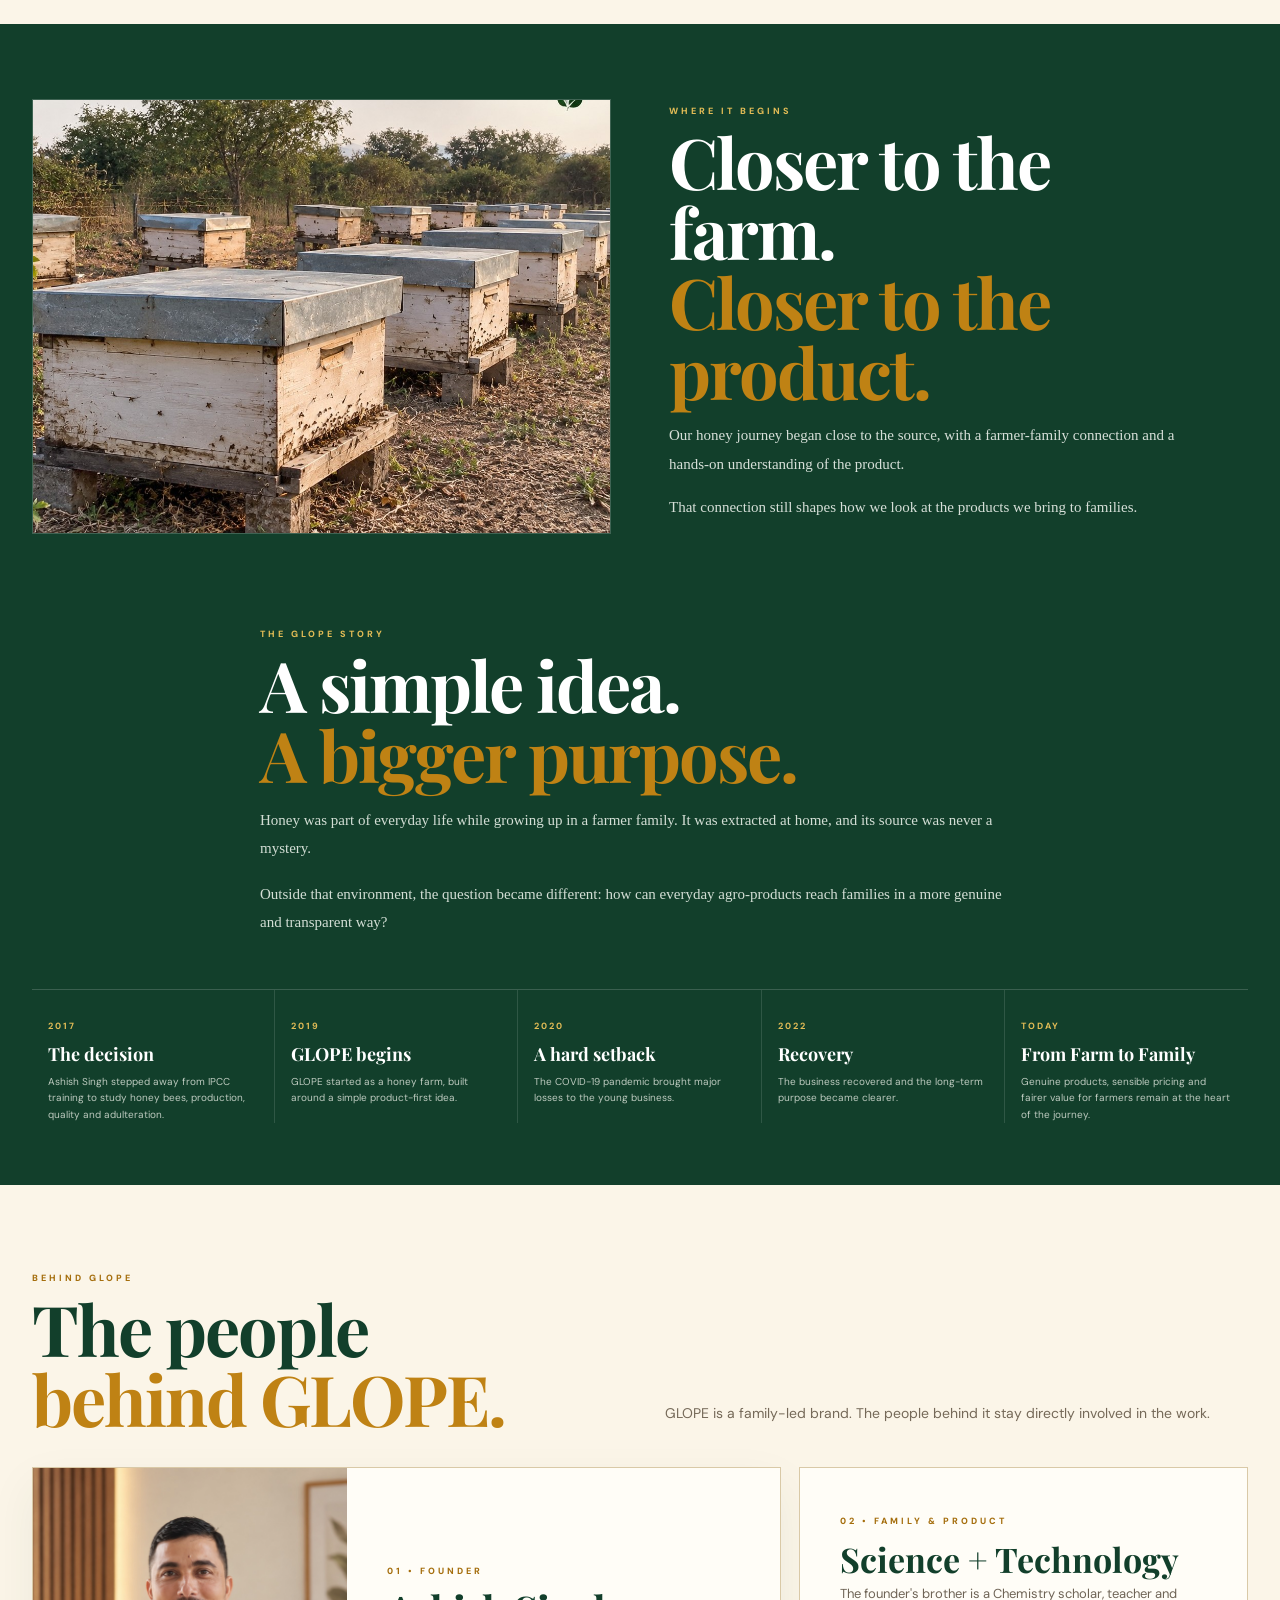
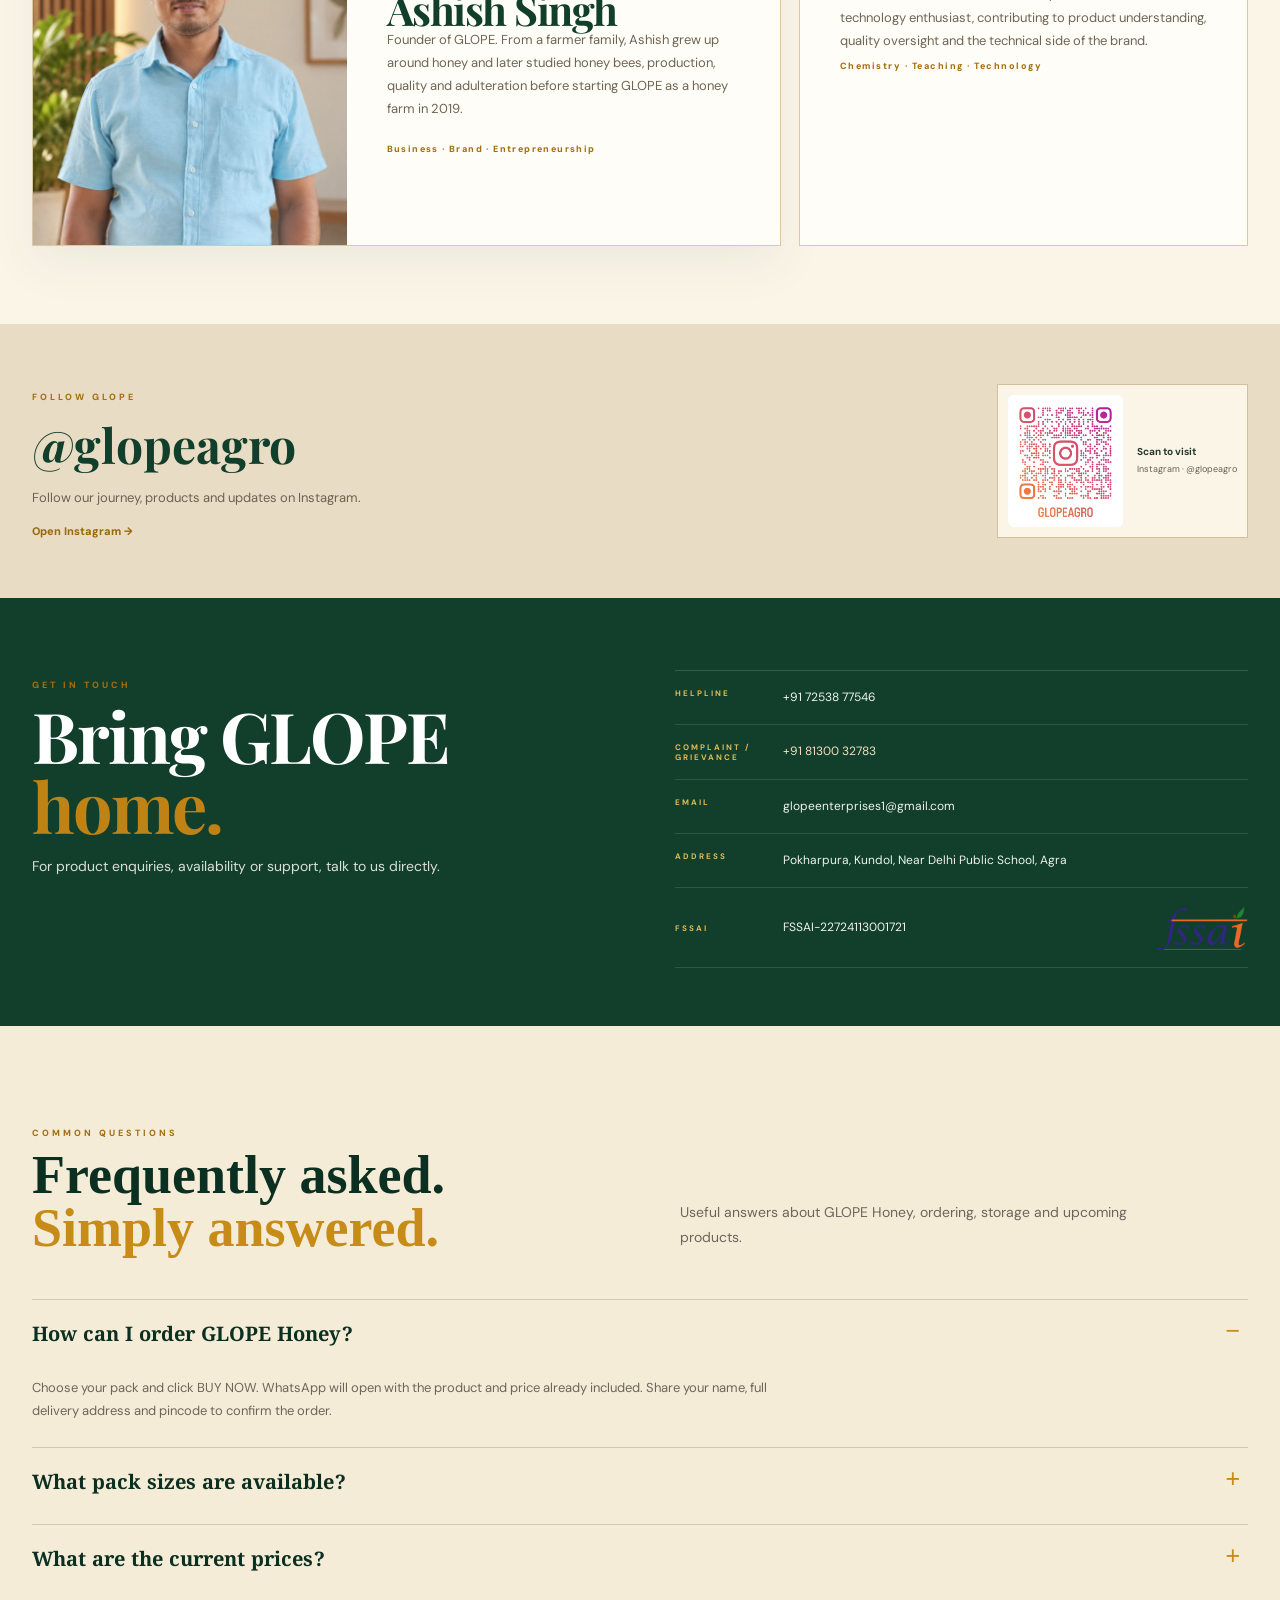
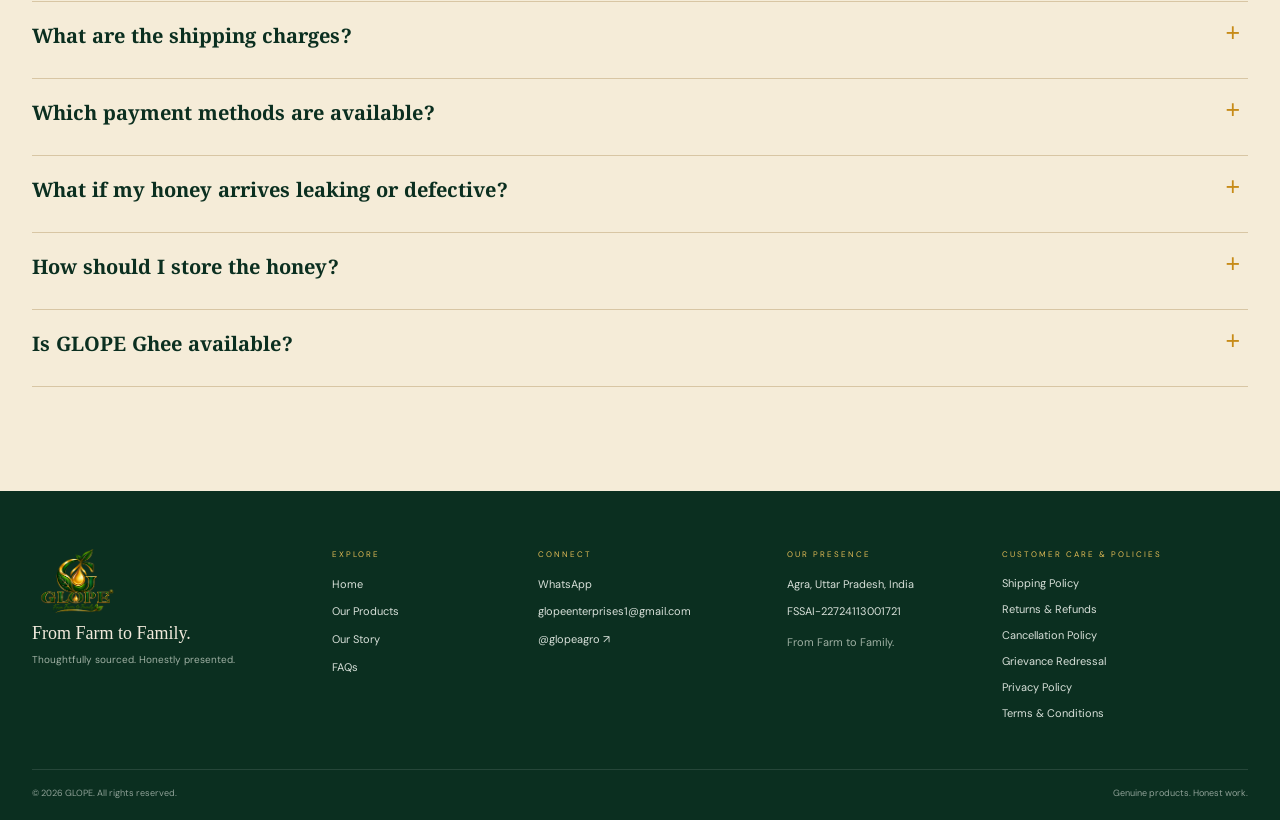
==== commit 8a60aa59: "Complete product carousel slide markup" ====
--- a/index.html
+++ b/index.html
@@ -177,7 +177,7 @@
         </div>
       </article>
 
-      <article class="product-card">
+      <article class="product-card glope-slide">
         <div class="product-photo"><img src="images/honey-250g.jpg" alt="GLOPE Honey 250 g" loading="lazy" decoding="async"></div>
         <div class="product-card-copy">
           <p class="mini-label" data-i18n="honeyLabel">HONEY</p>
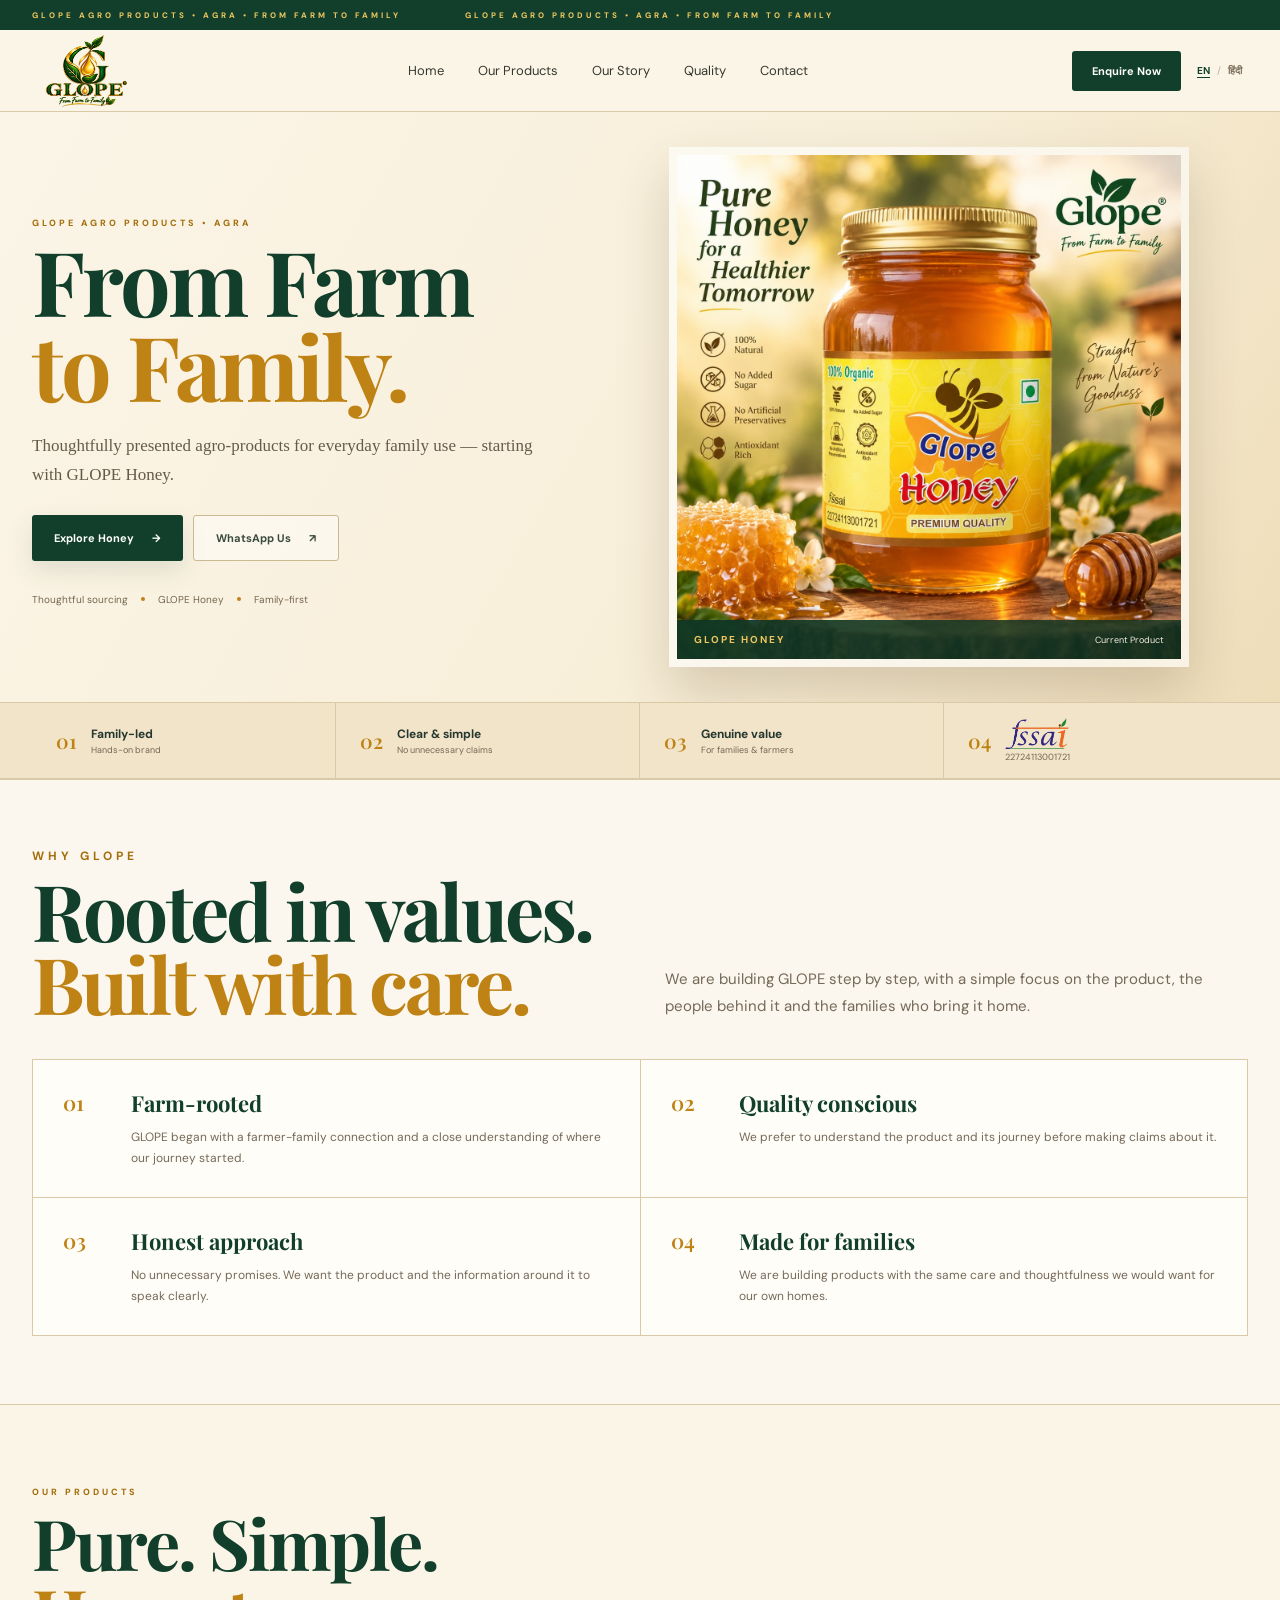
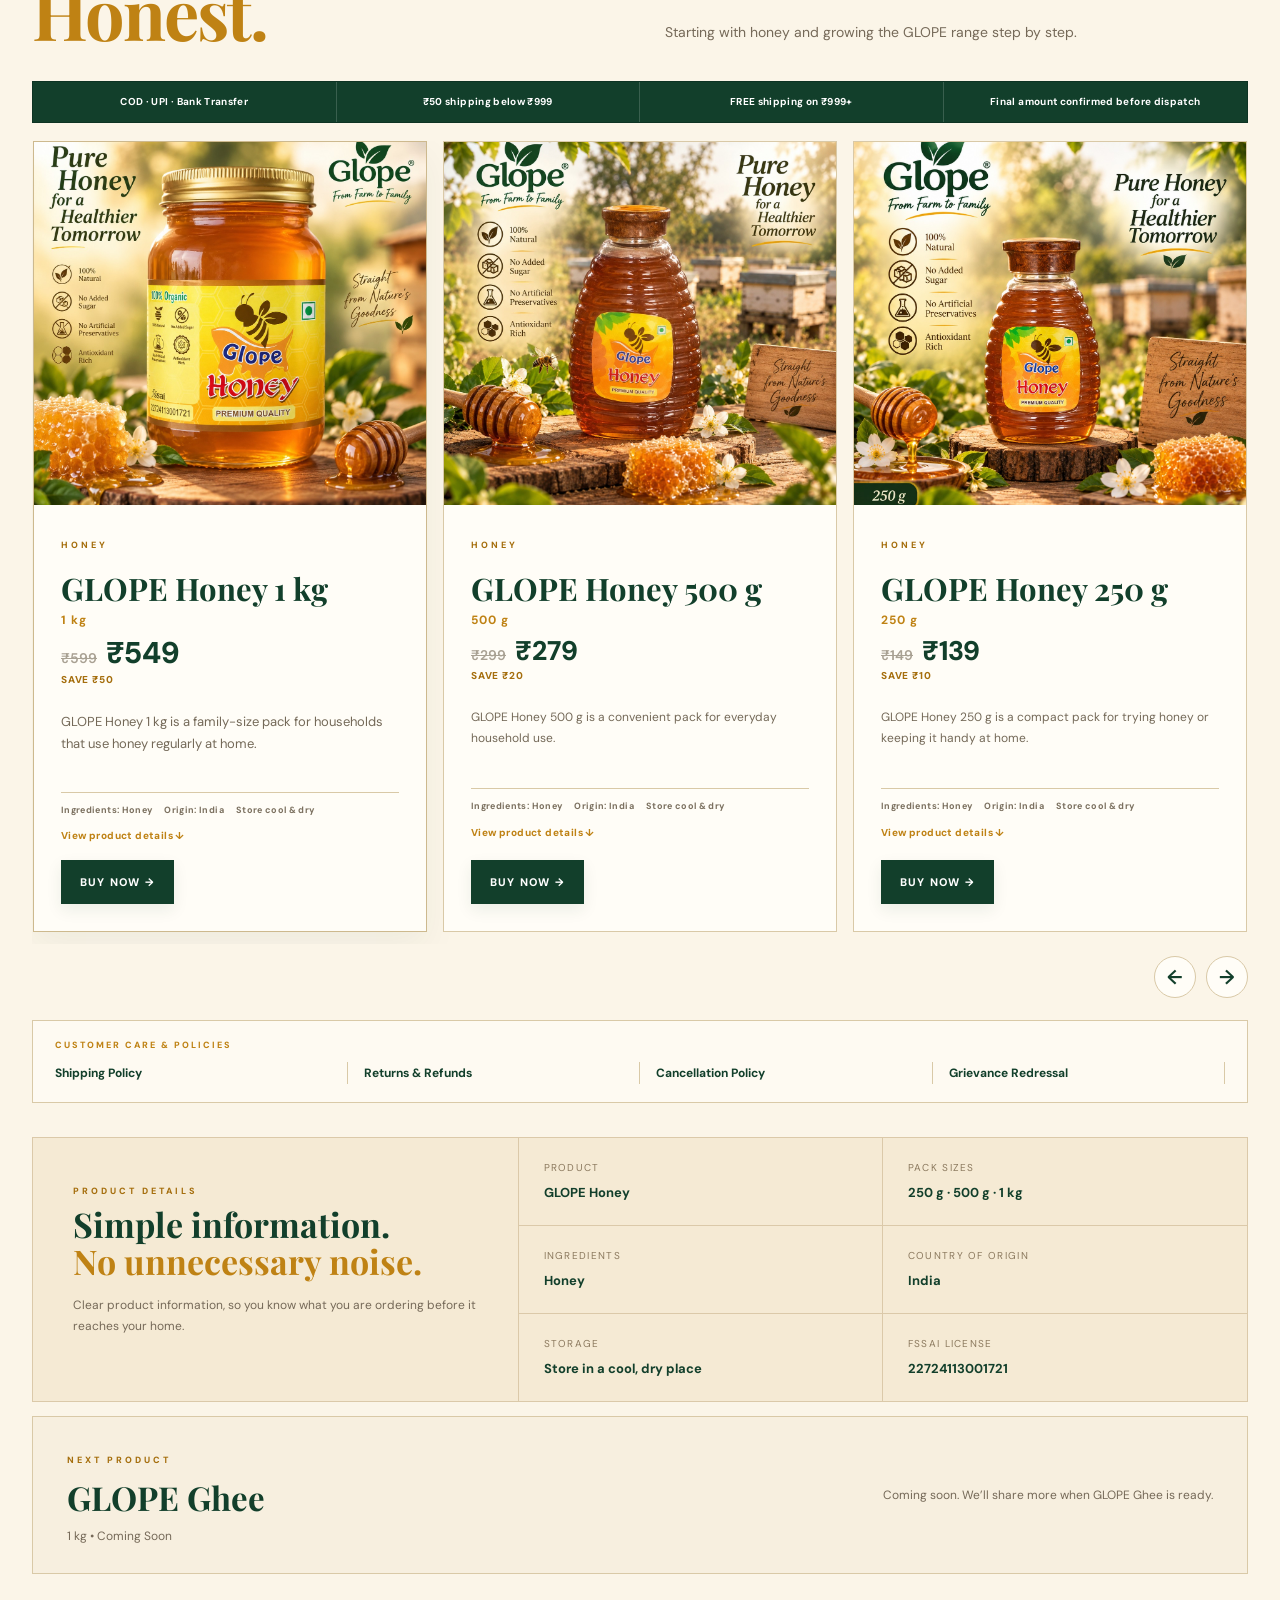
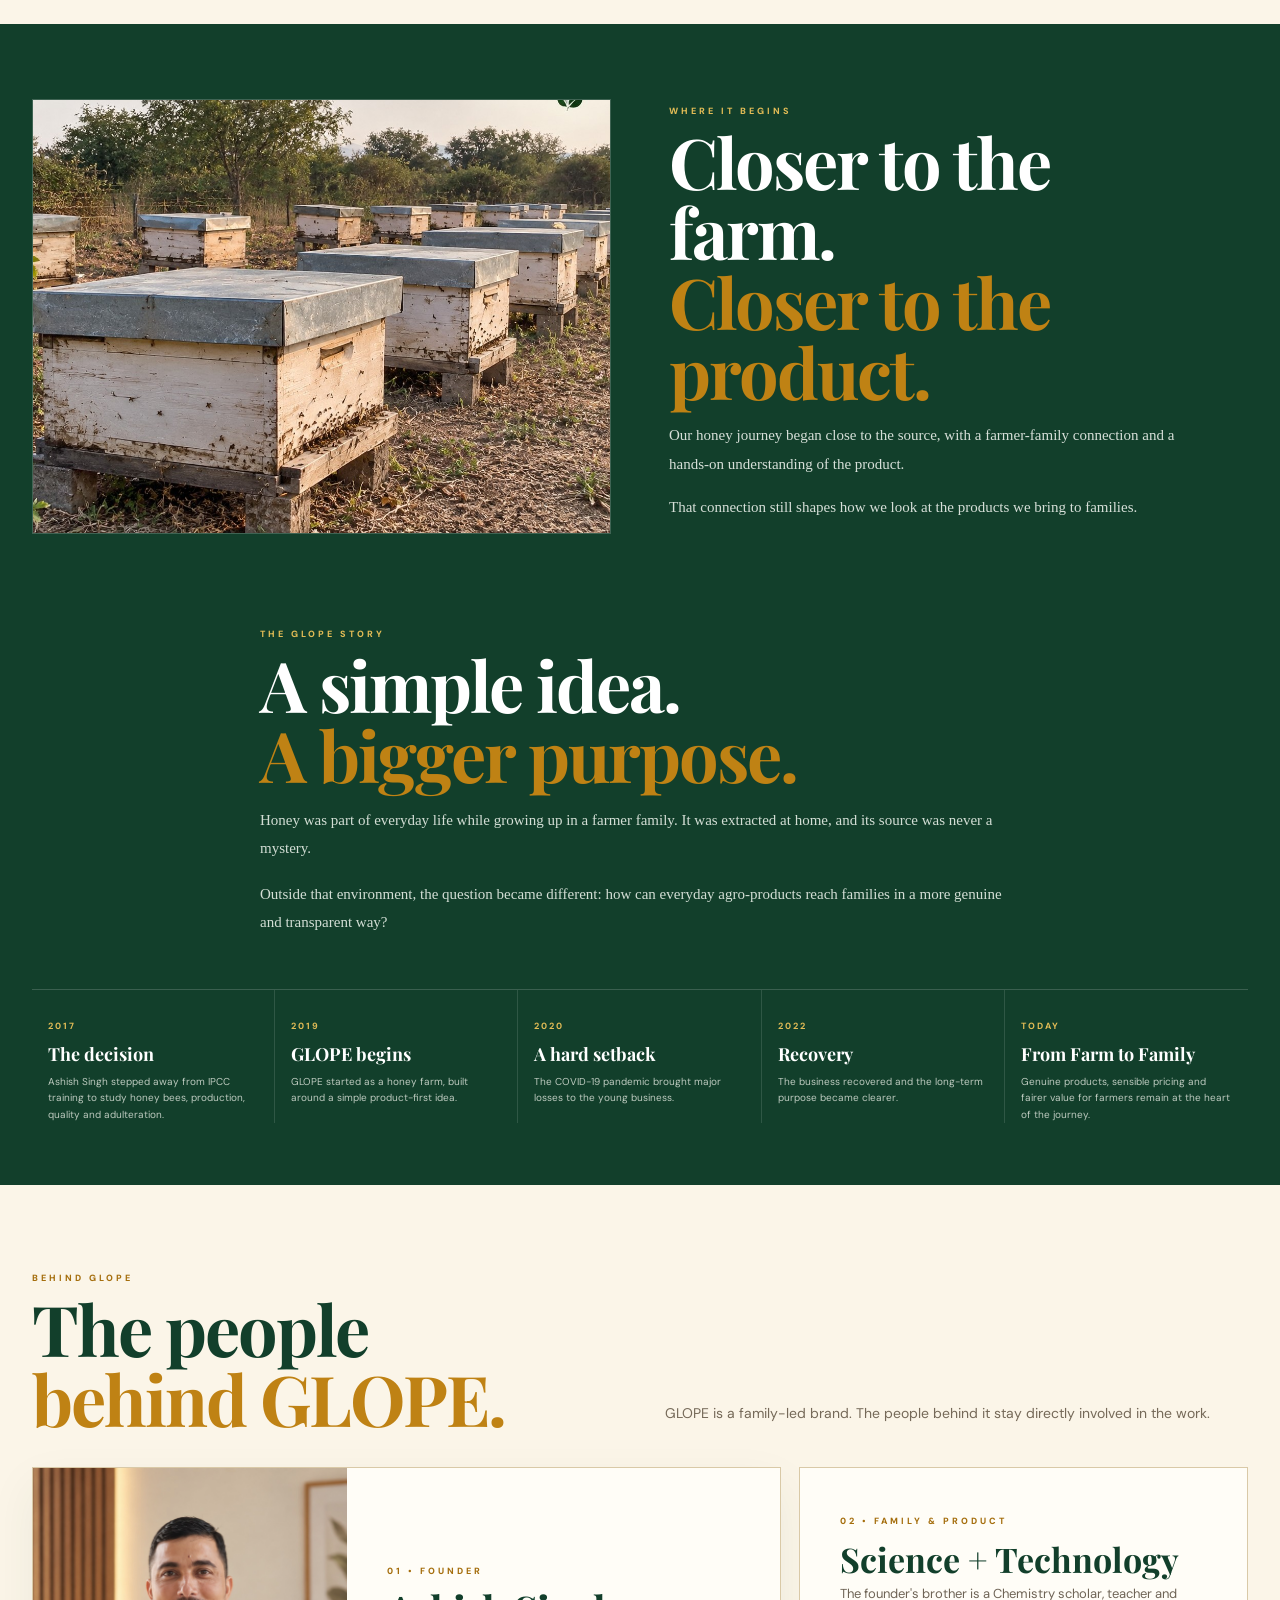
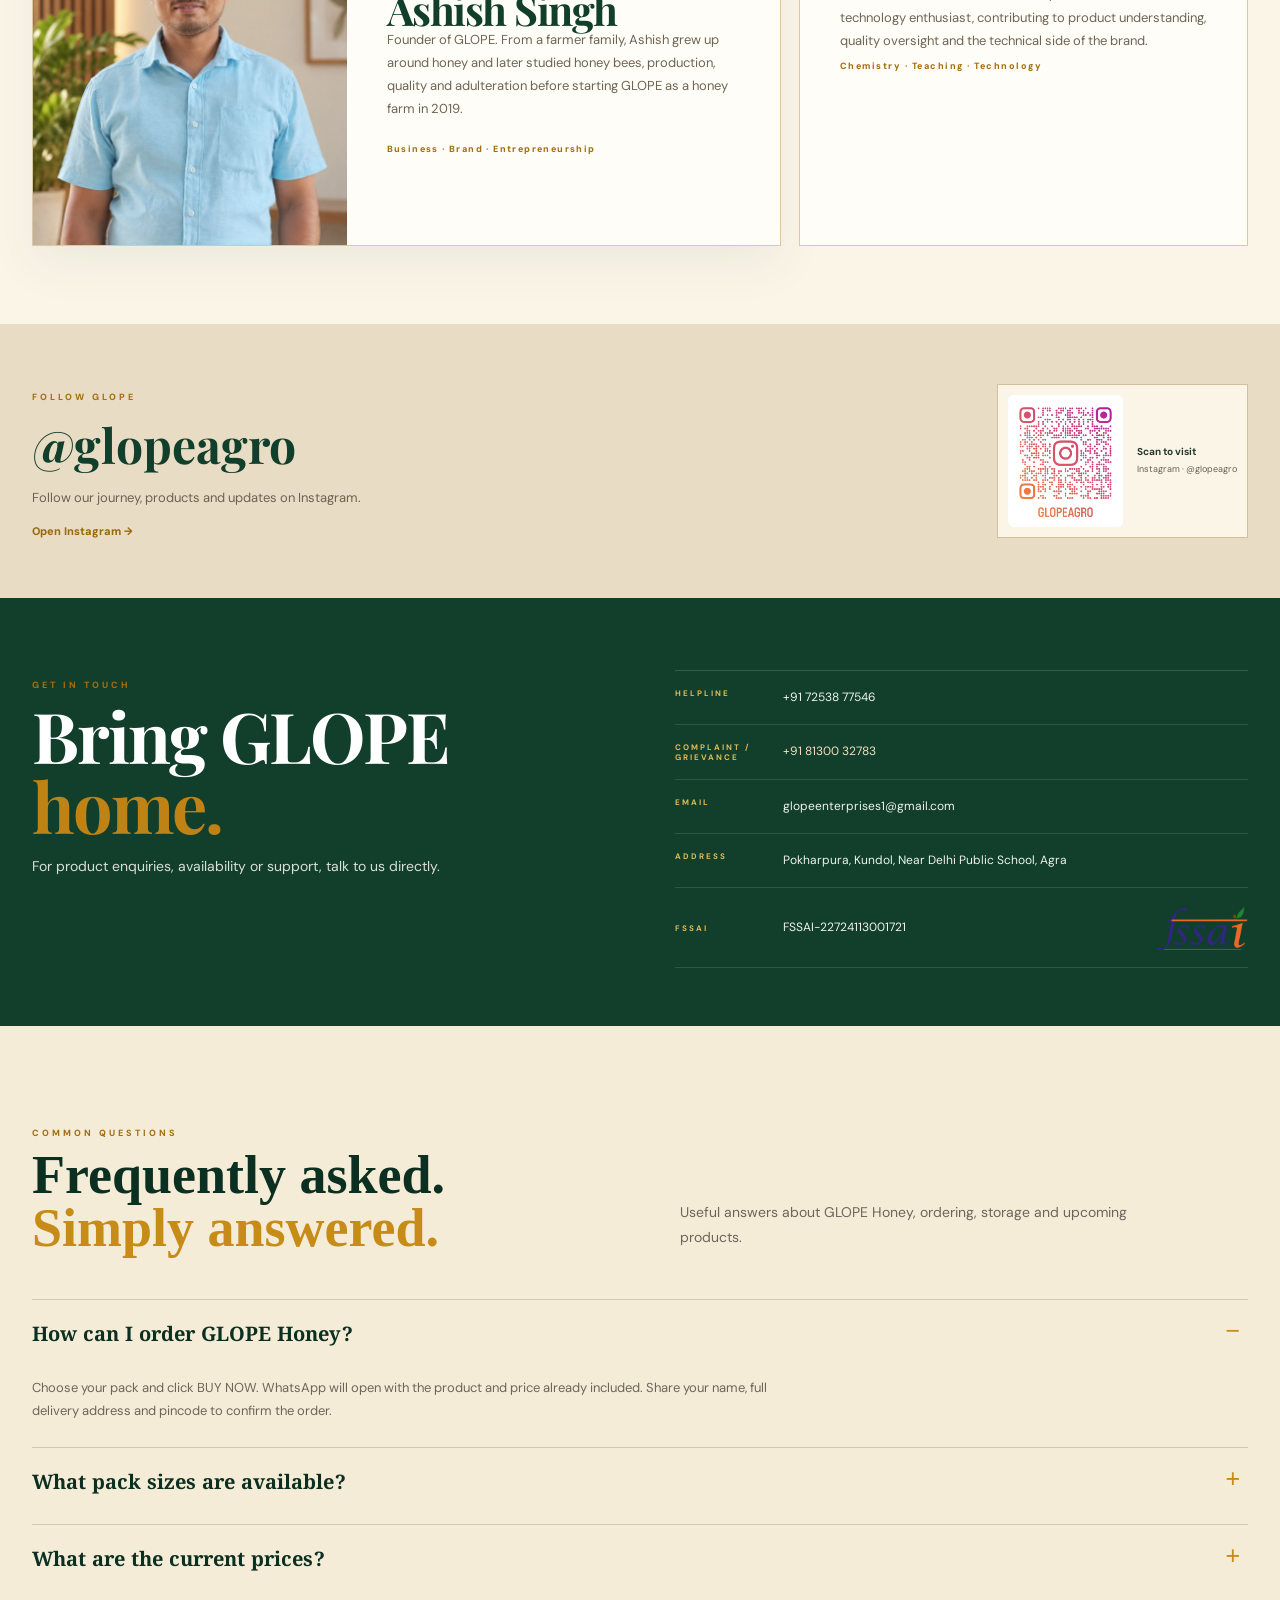
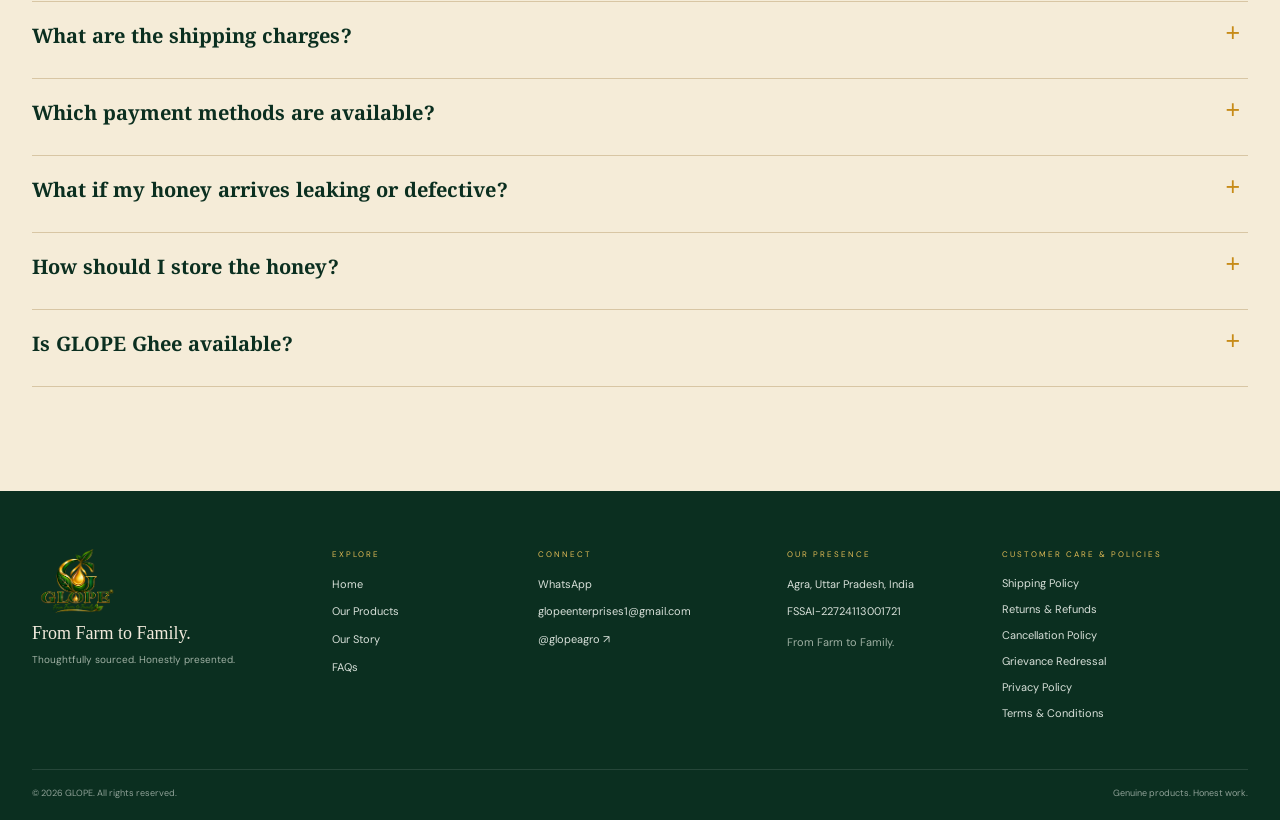
==== commit 3cba662f: "Improve honey product headings and descriptions" ====
--- a/index.html
+++ b/index.html
@@ -3,7 +3,7 @@
 <head>
 <meta charset="utf-8">
 <meta name="viewport" content="width=device-width,initial-scale=1">
-<meta name="description" content="GLOPE Agro Products — From Farm to Family. Explore GLOPE Honey, product details, our story and direct ordering from Agra.">
+<meta name="description" content="Discover GLOPE Honey and quality agro products rooted in care, quality and trust. Explore our products and bring GLOPE From Farm to Family.">
 <meta name="robots" content="index, follow">
 <meta name="author" content="GLOPE">
 <meta name="theme-color" content="#123f2b">
@@ -12,7 +12,7 @@
 <meta property="og:type" content="website">
 <meta property="og:locale" content="en_IN">
 <meta name="twitter:card" content="summary">
-<title>GLOPE | Honey & Agro Products | From Farm to Family</title>
+<title>GLOPE | Honey & Agro Products – From Farm to Family</title>
 <!-- Phase 2: cross-browser favicon + mobile web-app icon support -->
 <link rel="icon" href="images/logo.png?v=2" type="image/png">
 <link rel="shortcut icon" href="images/logo.png?v=2" type="image/png">
@@ -145,10 +145,10 @@
         <div class="product-photo"><img src="images/honey-1kg.jpg" alt="GLOPE Honey 1 kg"></div>
         <div class="product-card-copy">
           <p class="mini-label" data-i18n="honeyLabel">HONEY</p>
-          <h3 data-i18n="honeyName">GLOPE Honey</h3>
+          <h3 data-i18n="honey1Name">GLOPE Honey 1 kg</h3>
           <strong>1 kg</strong>
           <div class="product-price"><del>₹599</del> <span>₹549</span><small data-i18n="save50">Save ₹50</small></div>
-          <p data-i18n="honey1Desc">A larger family pack for regular home use, designed for households that use honey regularly.</p>
+          <p data-i18n="honey1Desc">GLOPE Honey 1 kg is a family-size pack for households that use honey regularly at home.</p>
           <div class="product-quick-facts" aria-label="Product highlights">
             <span data-i18n="quickIngredient">Ingredients: Honey</span>
             <span data-i18n="quickOrigin">Origin: India</span>
@@ -163,10 +163,10 @@
         <div class="product-photo"><img src="images/honey-500g.jpg" alt="GLOPE Honey 500 g" loading="lazy" decoding="async"></div>
         <div class="product-card-copy">
           <p class="mini-label" data-i18n="honeyLabel">HONEY</p>
-          <h3>GLOPE Honey</h3>
+          <h3 data-i18n="honey500Name">GLOPE Honey 500 g</h3>
           <strong>500 g</strong>
           <div class="product-price"><del>₹299</del> <span>₹279</span><small data-i18n="save20">Save ₹20</small></div>
-          <p data-i18n="honey500Desc">A balanced everyday pack for regular home use, with the same GLOPE identity.</p>
+          <p data-i18n="honey500Desc">GLOPE Honey 500 g is a convenient pack for everyday household use.</p>
           <div class="product-quick-facts" aria-label="Product highlights">
             <span data-i18n="quickIngredient">Ingredients: Honey</span>
             <span data-i18n="quickOrigin">Origin: India</span>
@@ -181,10 +181,10 @@
         <div class="product-photo"><img src="images/honey-250g.jpg" alt="GLOPE Honey 250 g" loading="lazy" decoding="async"></div>
         <div class="product-card-copy">
           <p class="mini-label" data-i18n="honeyLabel">HONEY</p>
-          <h3>GLOPE Honey</h3>
+          <h3 data-i18n="honey250Name">GLOPE Honey 250 g</h3>
           <strong>250 g</strong>
           <div class="product-price"><del>₹149</del> <span>₹139</span><small data-i18n="save10">Save ₹10</small></div>
-          <p data-i18n="honey250Desc">A compact pack for those who want to start small or keep honey handy.</p>
+          <p data-i18n="honey250Desc">GLOPE Honey 250 g is a compact pack for trying honey or keeping it handy at home.</p>
           <div class="product-quick-facts" aria-label="Product highlights">
             <span data-i18n="quickIngredient">Ingredients: Honey</span>
             <span data-i18n="quickOrigin">Origin: India</span>
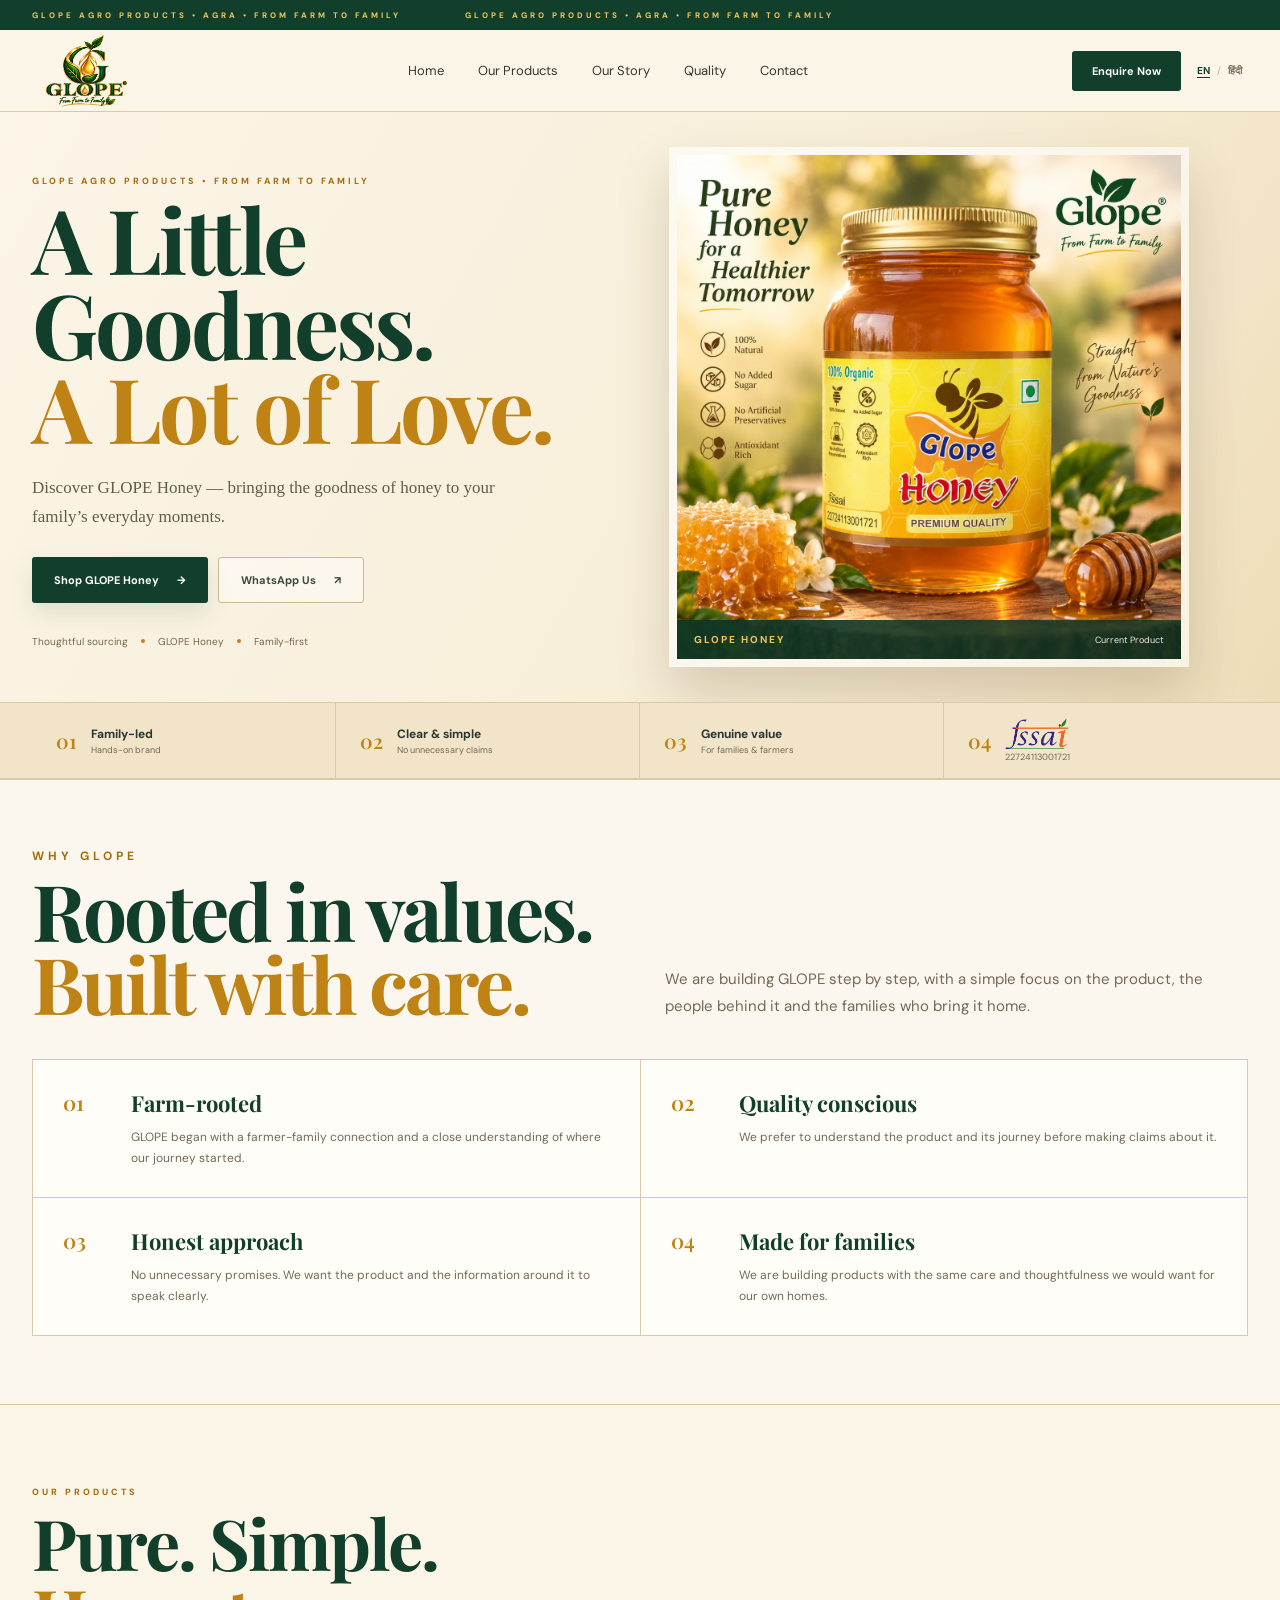
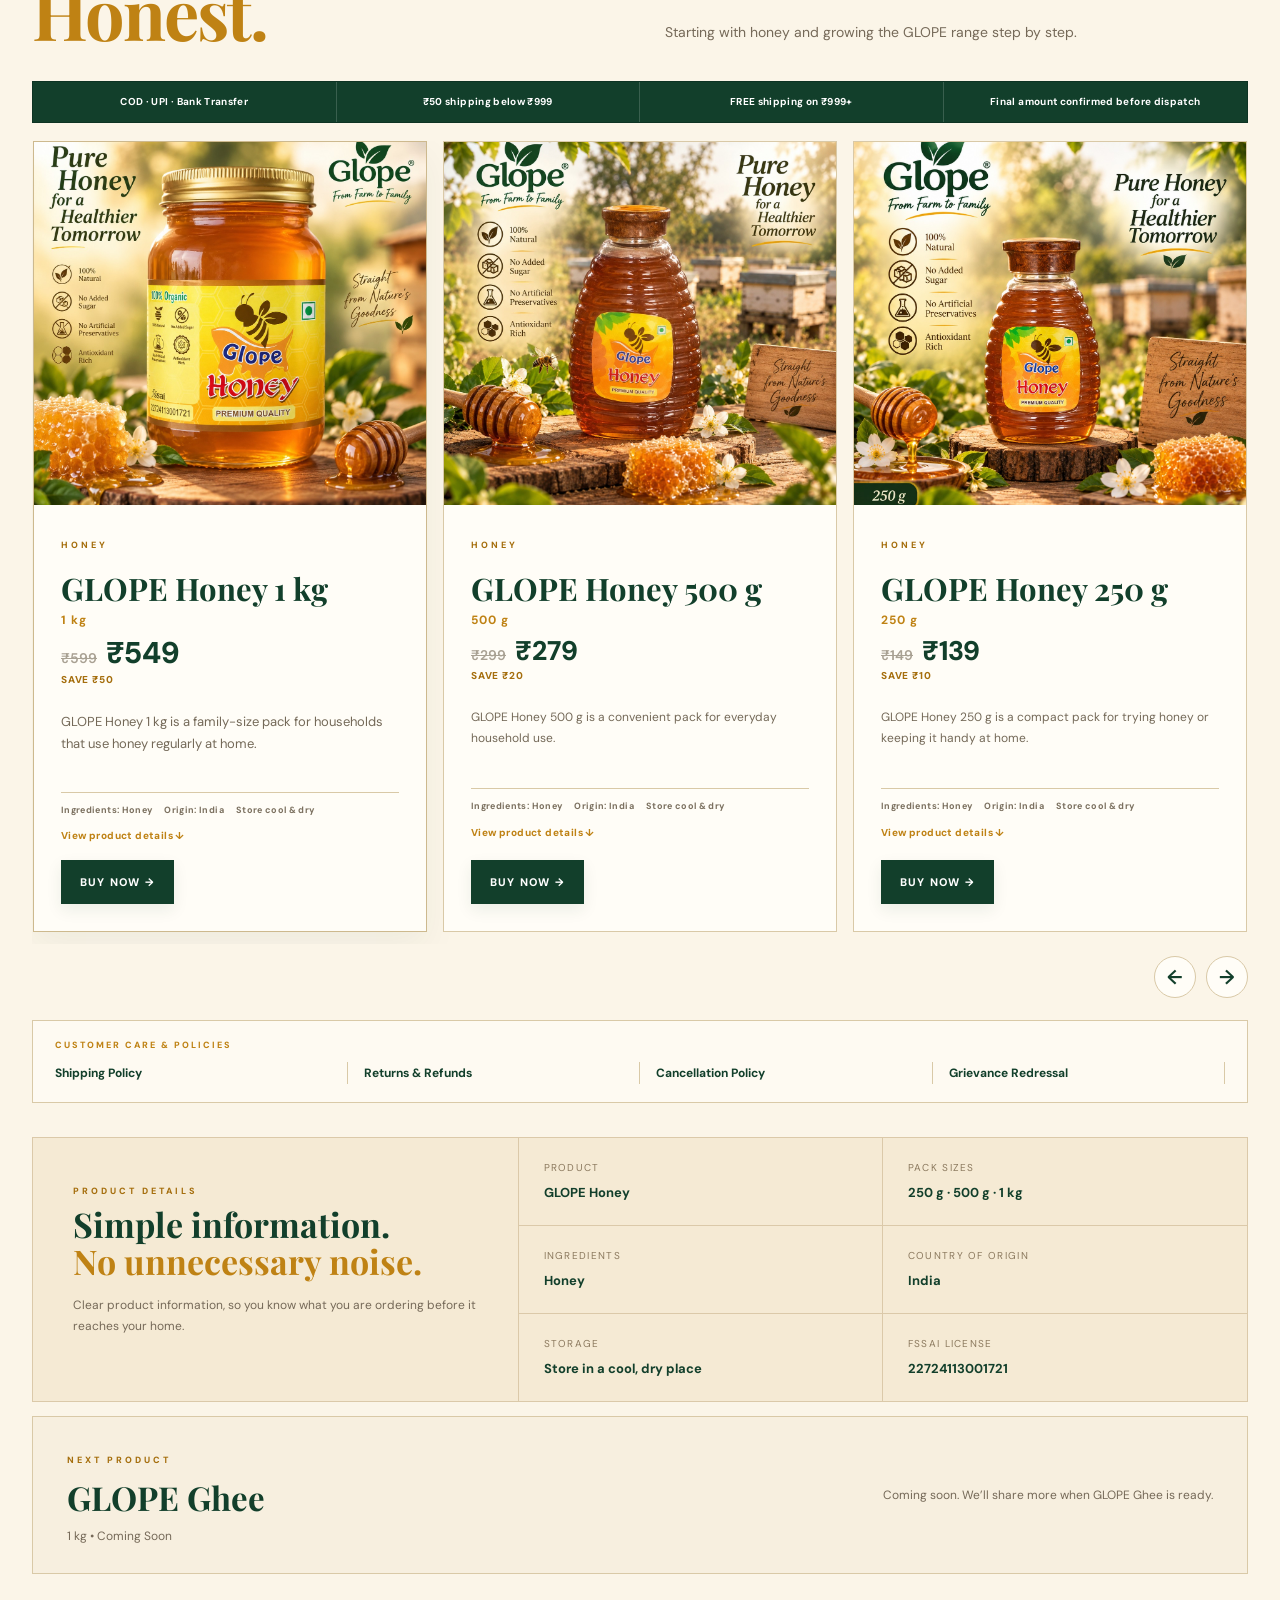
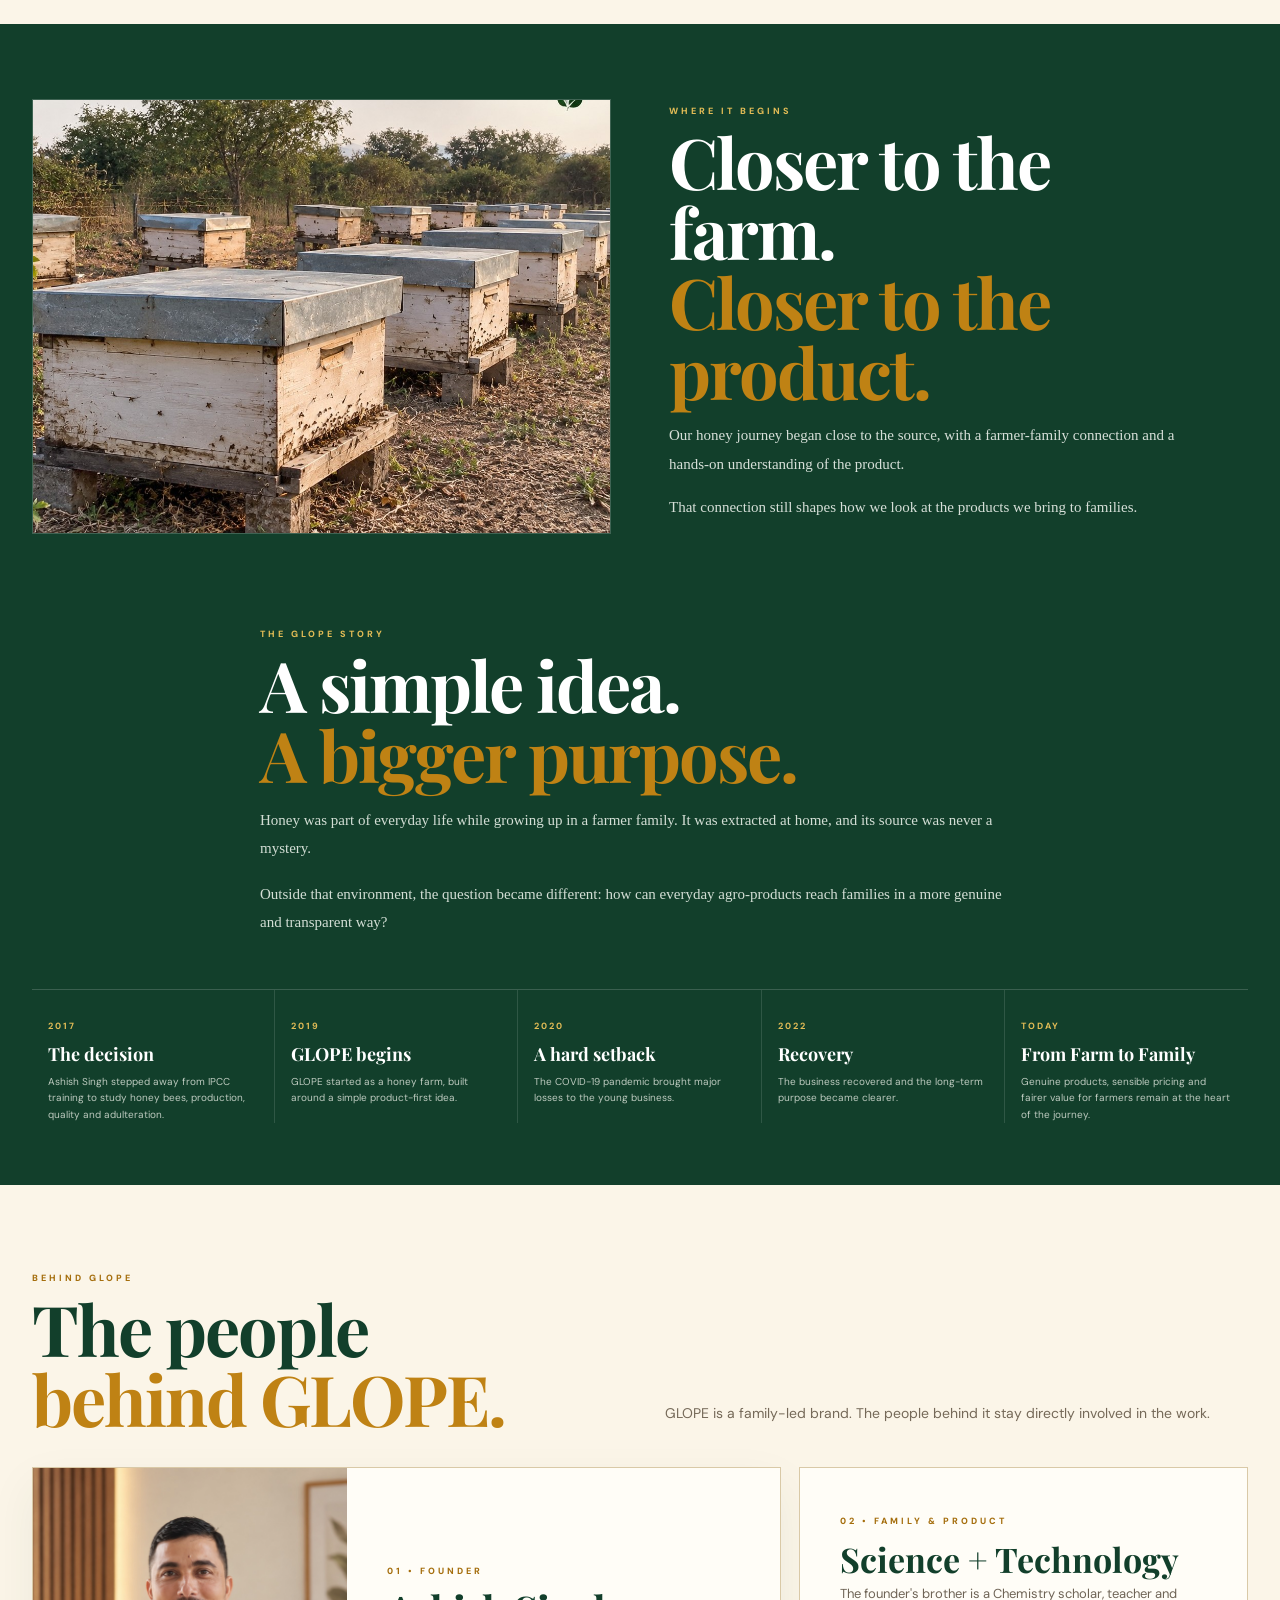
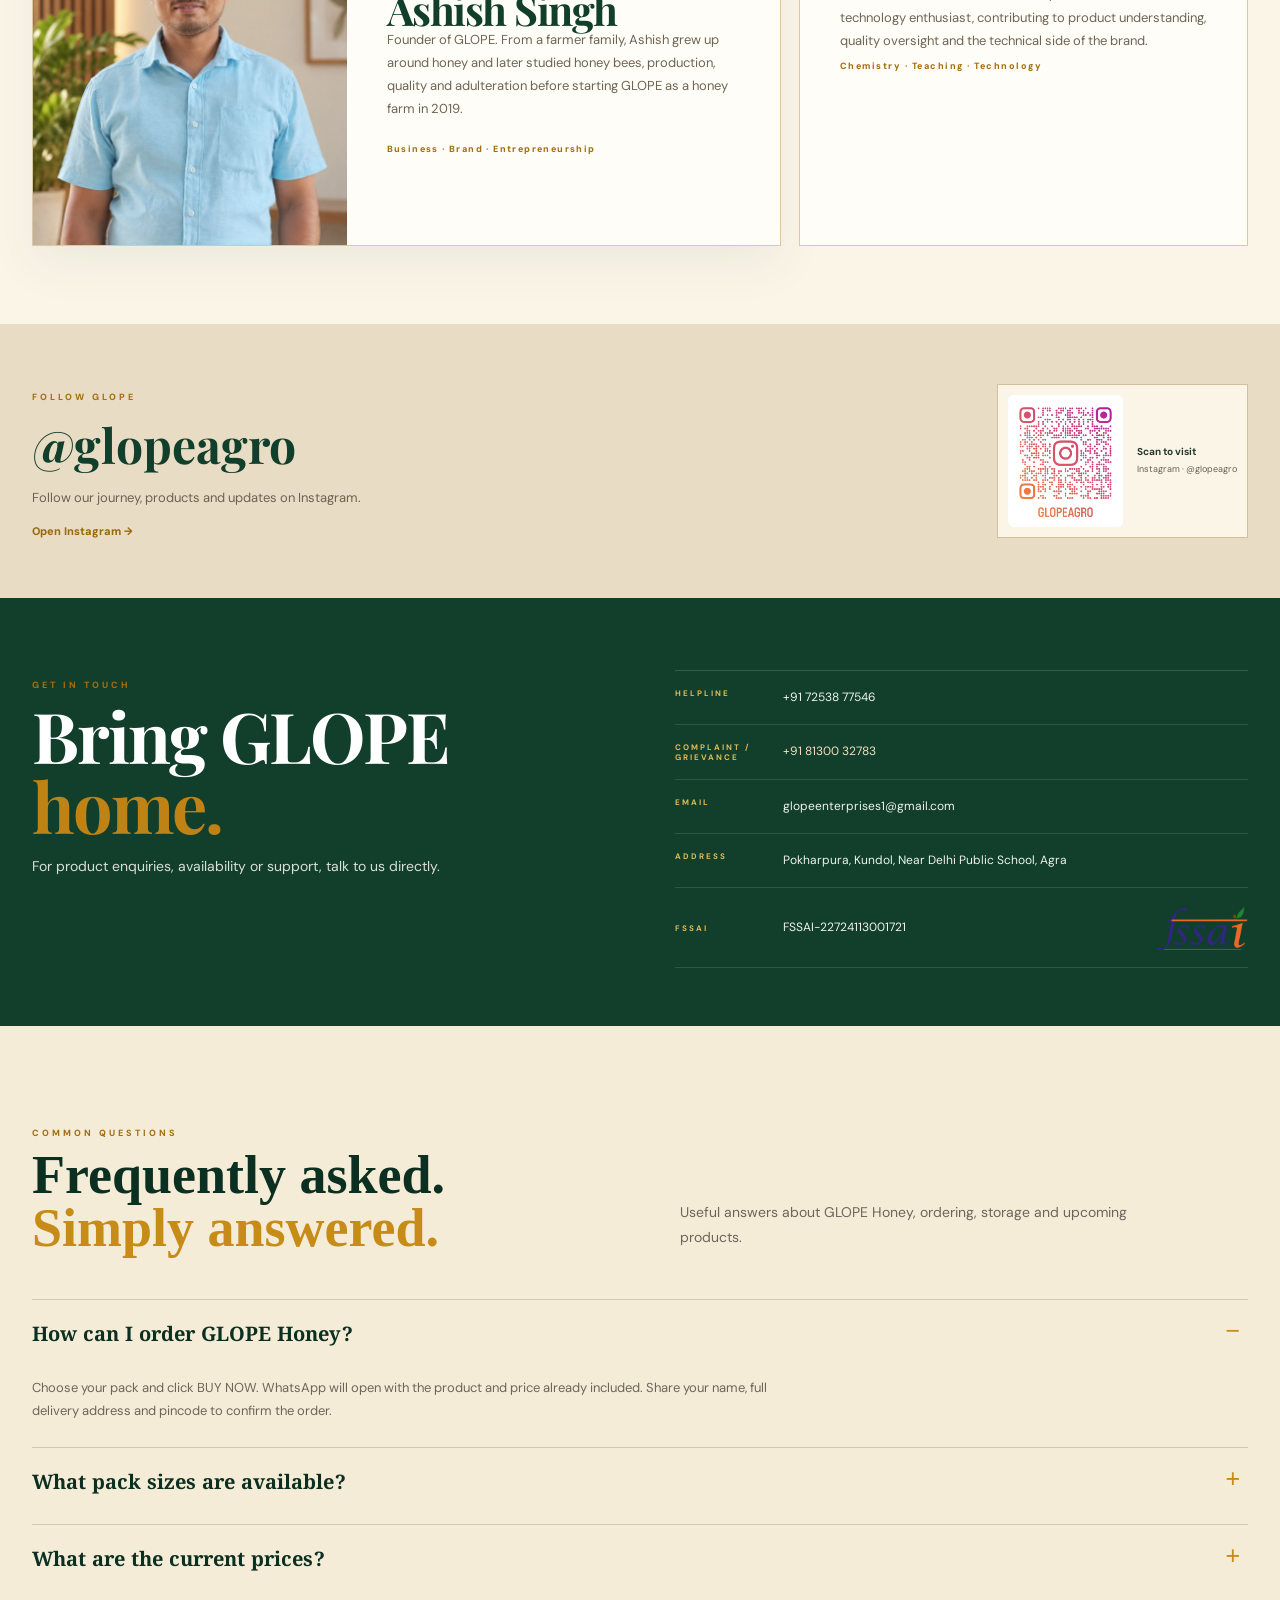
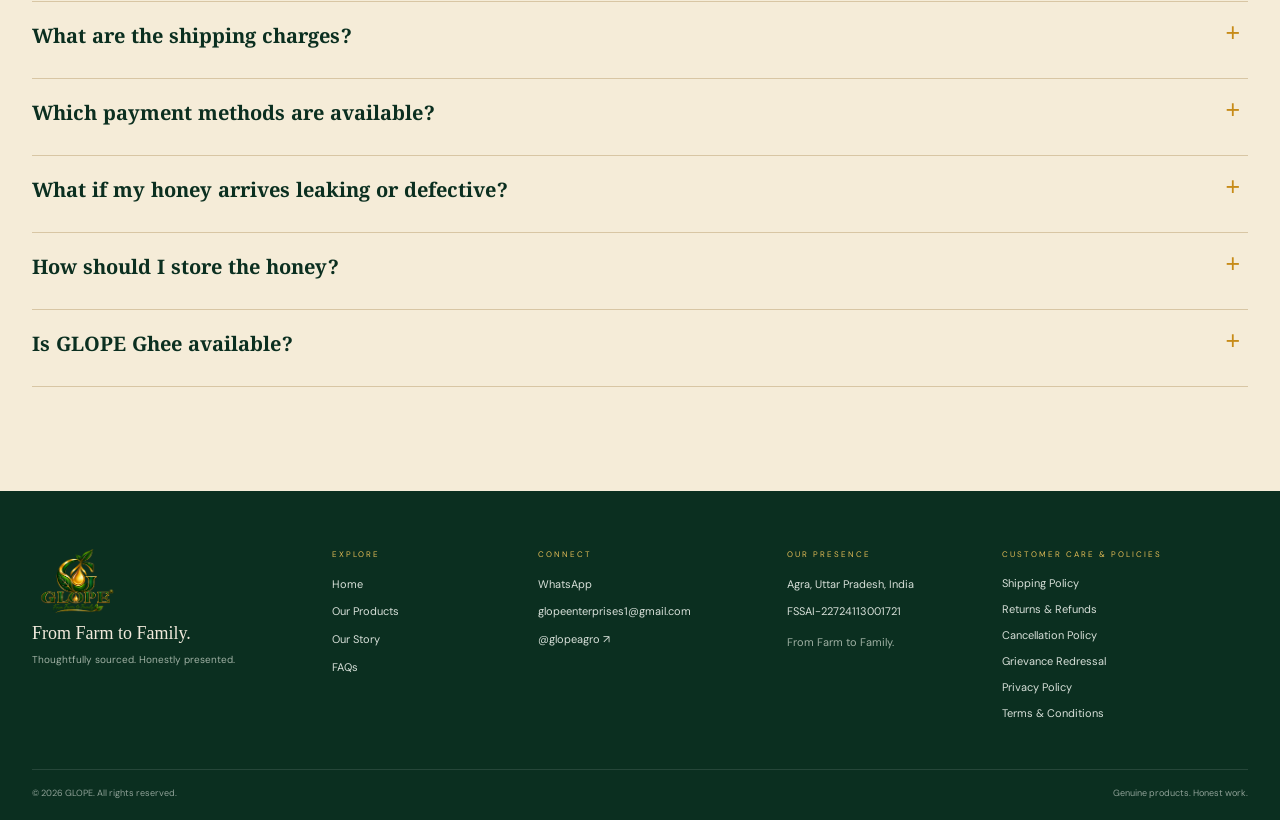
==== commit f898d296: "Upgrade homepage hero commercial messaging" ====
--- a/index.html
+++ b/index.html
@@ -77,11 +77,11 @@
 <section id="home" class="hero">
   <div class="wrap hero-grid">
     <div class="hero-copy">
-      <p class="eyebrow" data-i18n="heroEyebrow">GLOPE AGRO PRODUCTS • AGRA</p>
-      <h1 data-i18n="heroTitle">From Farm<br><em>to Family.</em></h1>
-      <p class="hero-intro" data-i18n="heroIntro">Thoughtfully presented agro-products for everyday family use — starting with GLOPE Honey.</p>
+      <p class="eyebrow" data-i18n="heroEyebrow">GLOPE AGRO PRODUCTS • FROM FARM TO FAMILY</p>
+      <h1 data-i18n="heroTitle">A Little Goodness.<br><em>A Lot of Love.</em></h1>
+      <p class="hero-intro" data-i18n="heroIntro">Discover GLOPE Honey — bringing the goodness of honey to your family’s everyday moments.</p>
       <div class="hero-cta">
-        <a class="btn green" href="#products" data-i18n="exploreHoney">Explore Honey <span>→</span></a>
+        <a class="btn green" href="#products" data-i18n="exploreHoney">Shop GLOPE Honey <span>→</span></a>
         <a class="btn soft" href="https://wa.me/917253877546?text=Hello%20GLOPE%2C%20I%20would%20like%20to%20know%20more." target="_blank" rel="noopener" data-i18n="whatsappUs">WhatsApp Us <span>↗</span></a>
       </div>
       <div class="hero-notes"><span data-i18n="thoughtfulSourcing">Thoughtful sourcing</span><i></i><span>GLOPE Honey</span><i></i><span data-i18n="familyFirst">Family-first</span></div>
